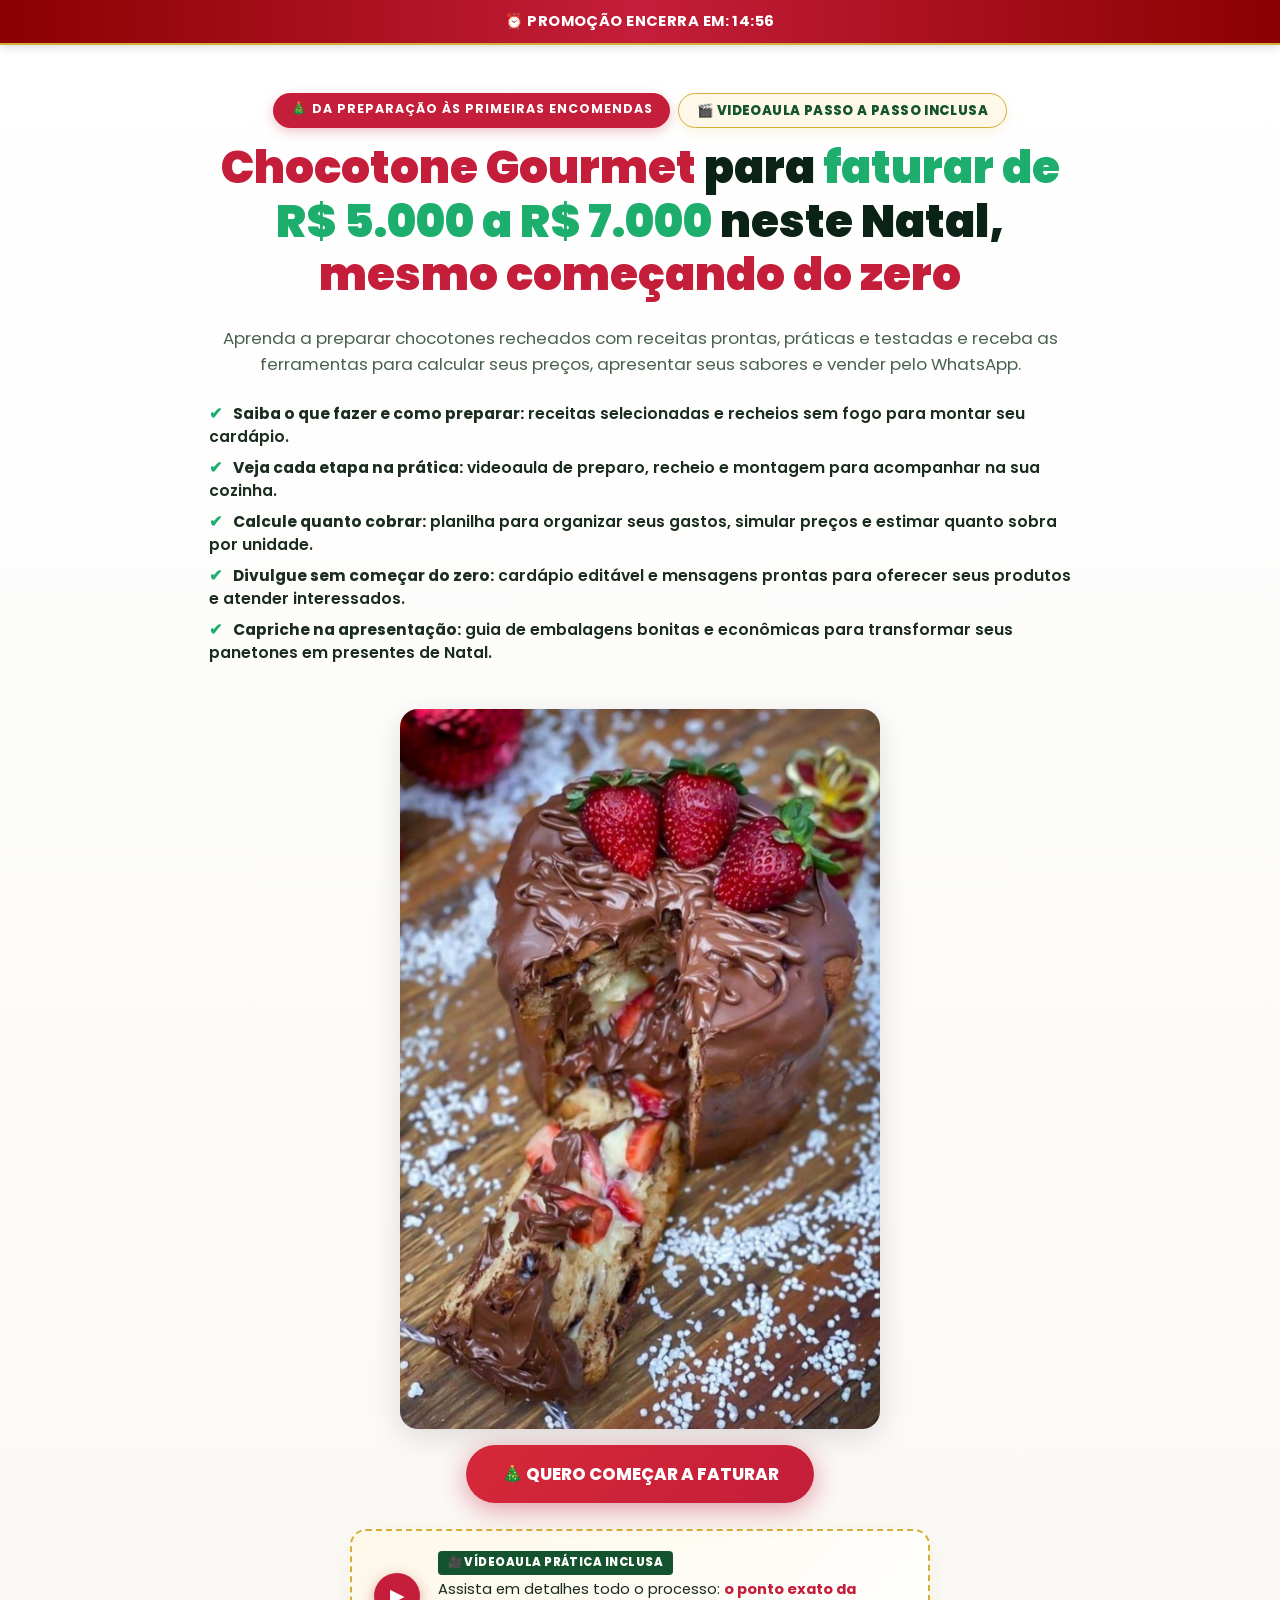
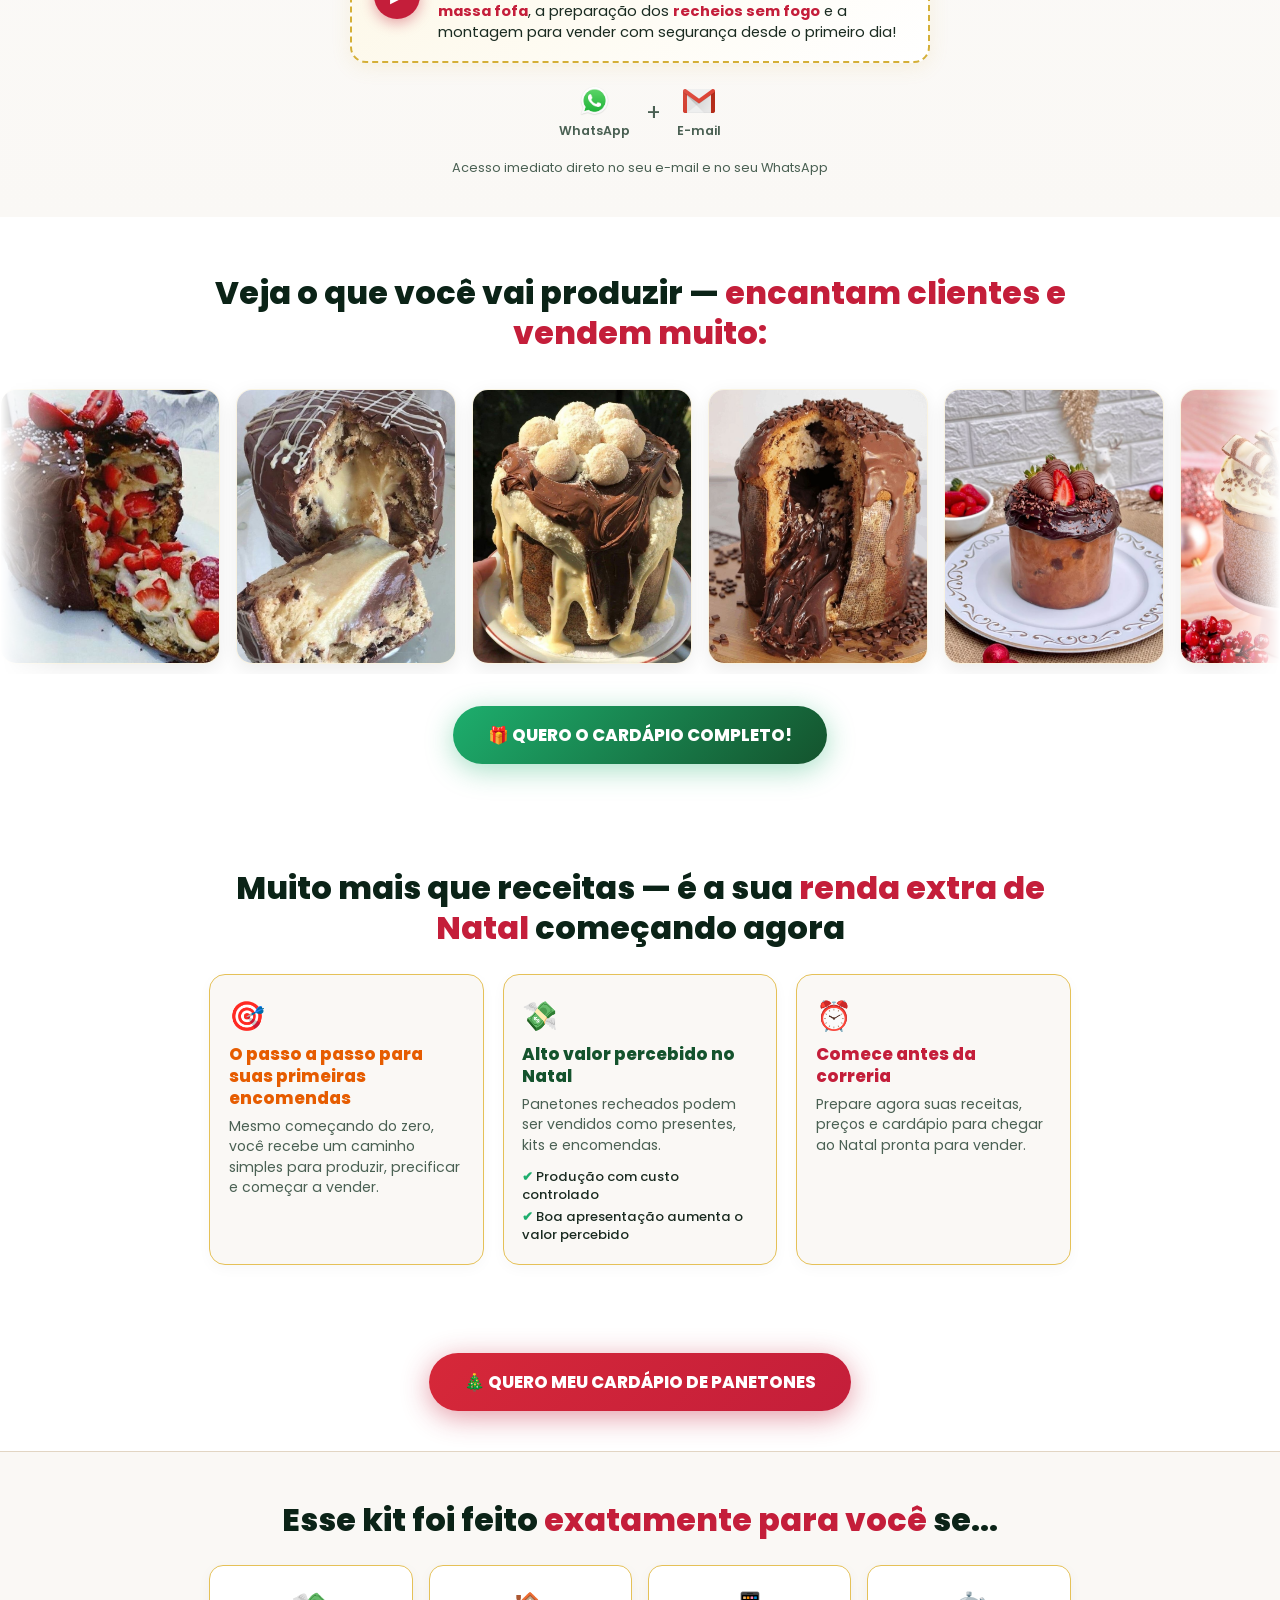
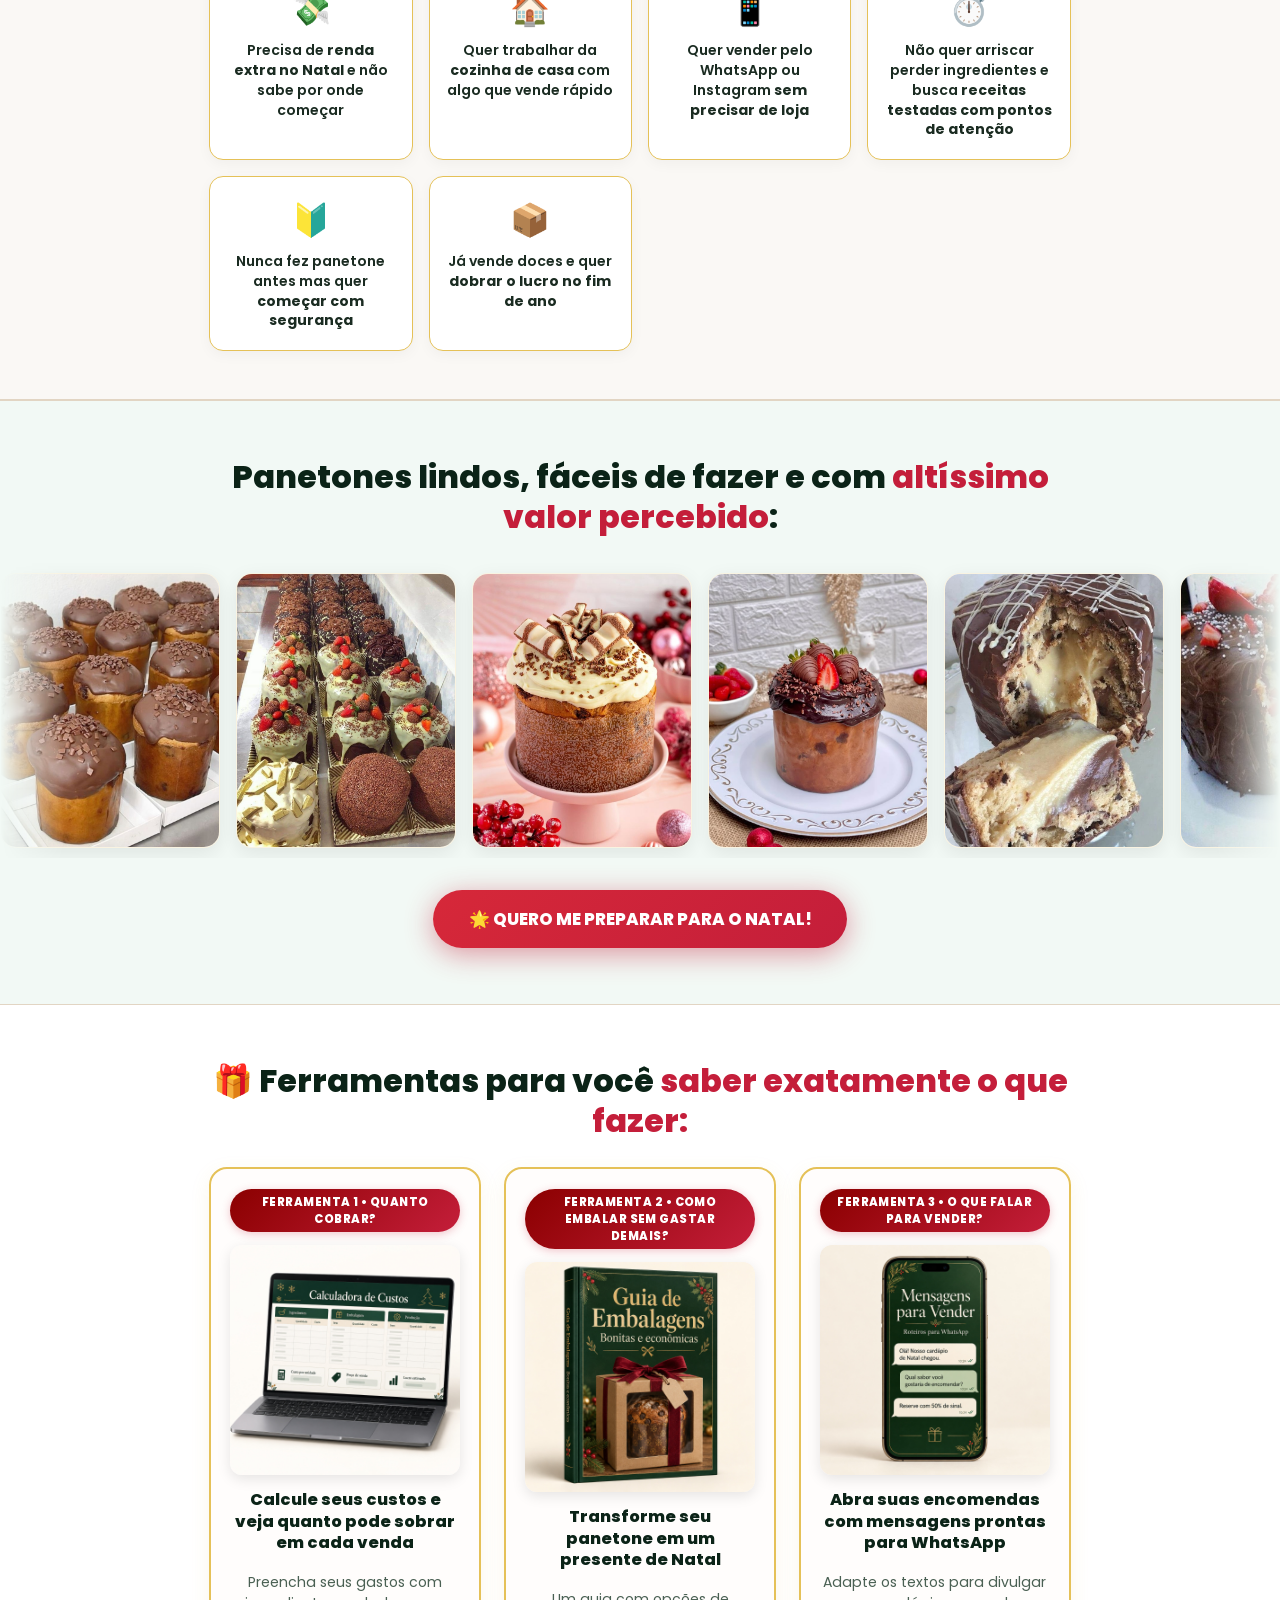
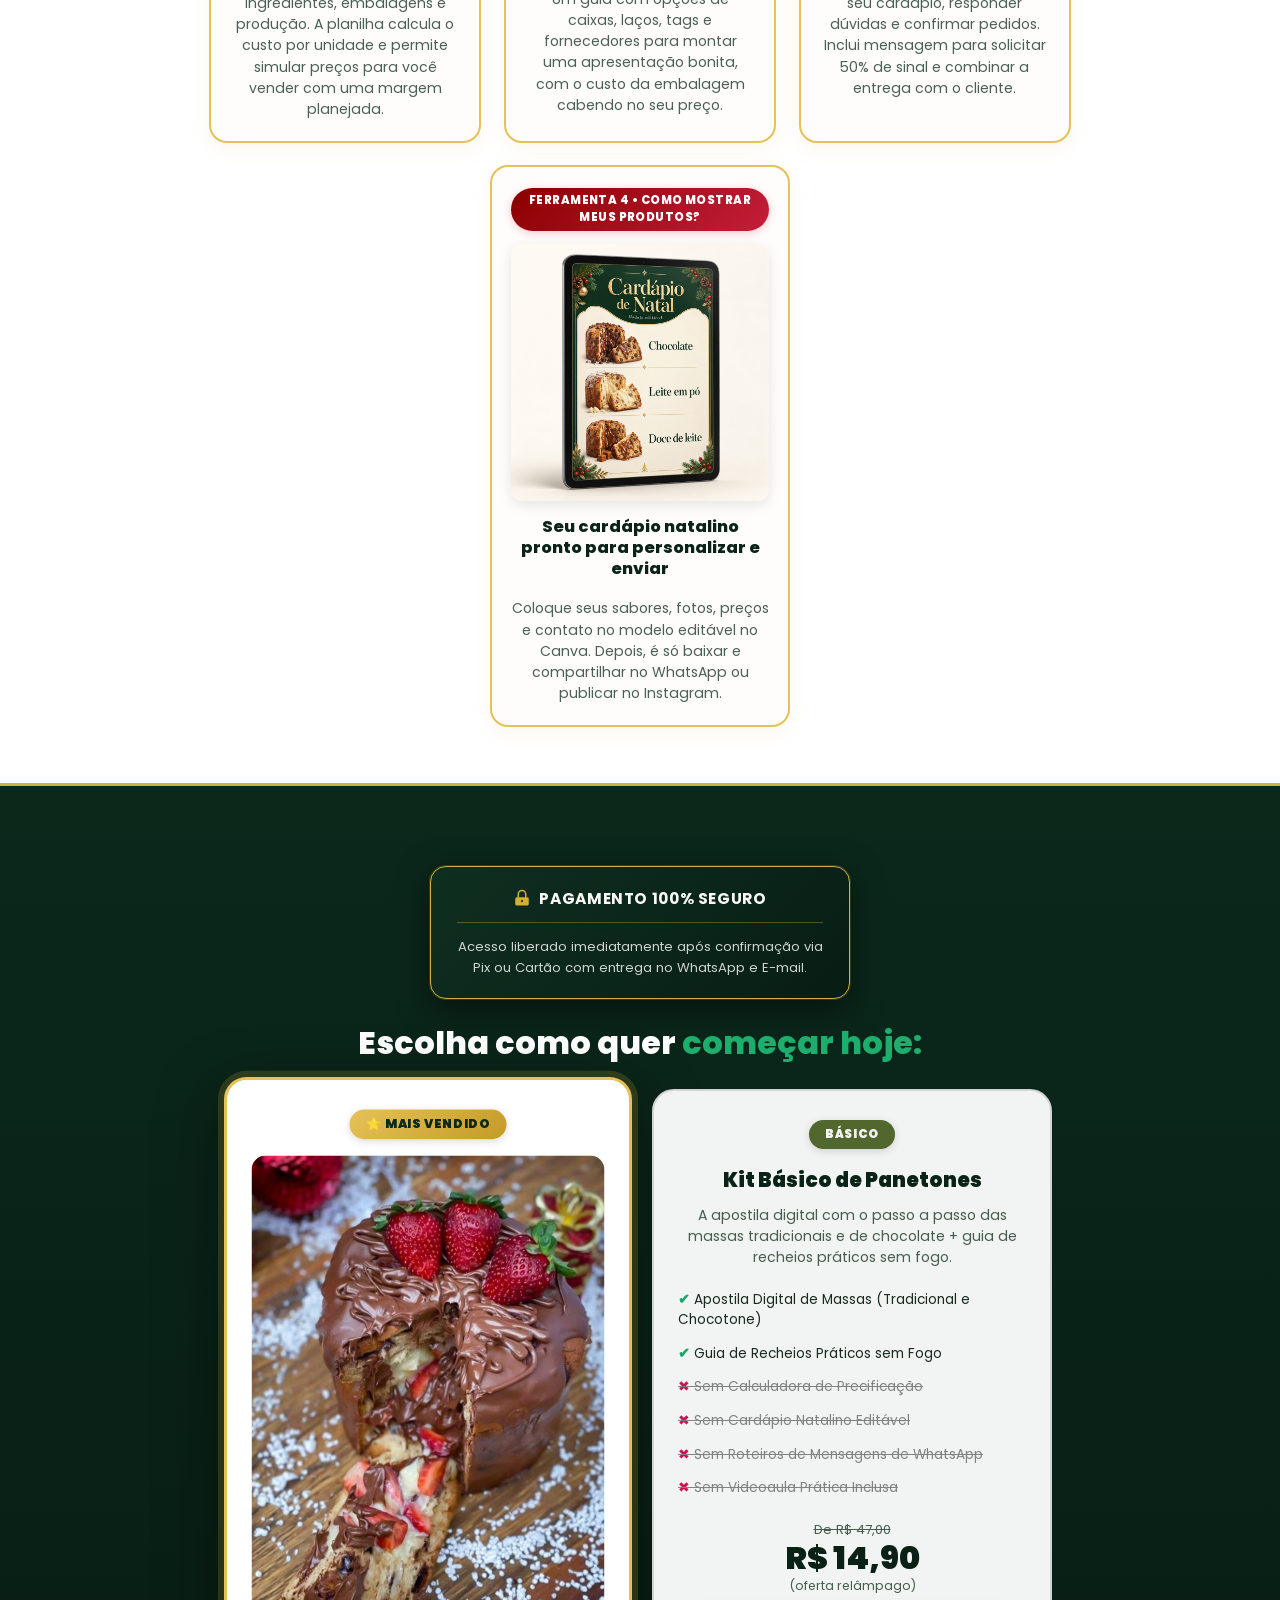
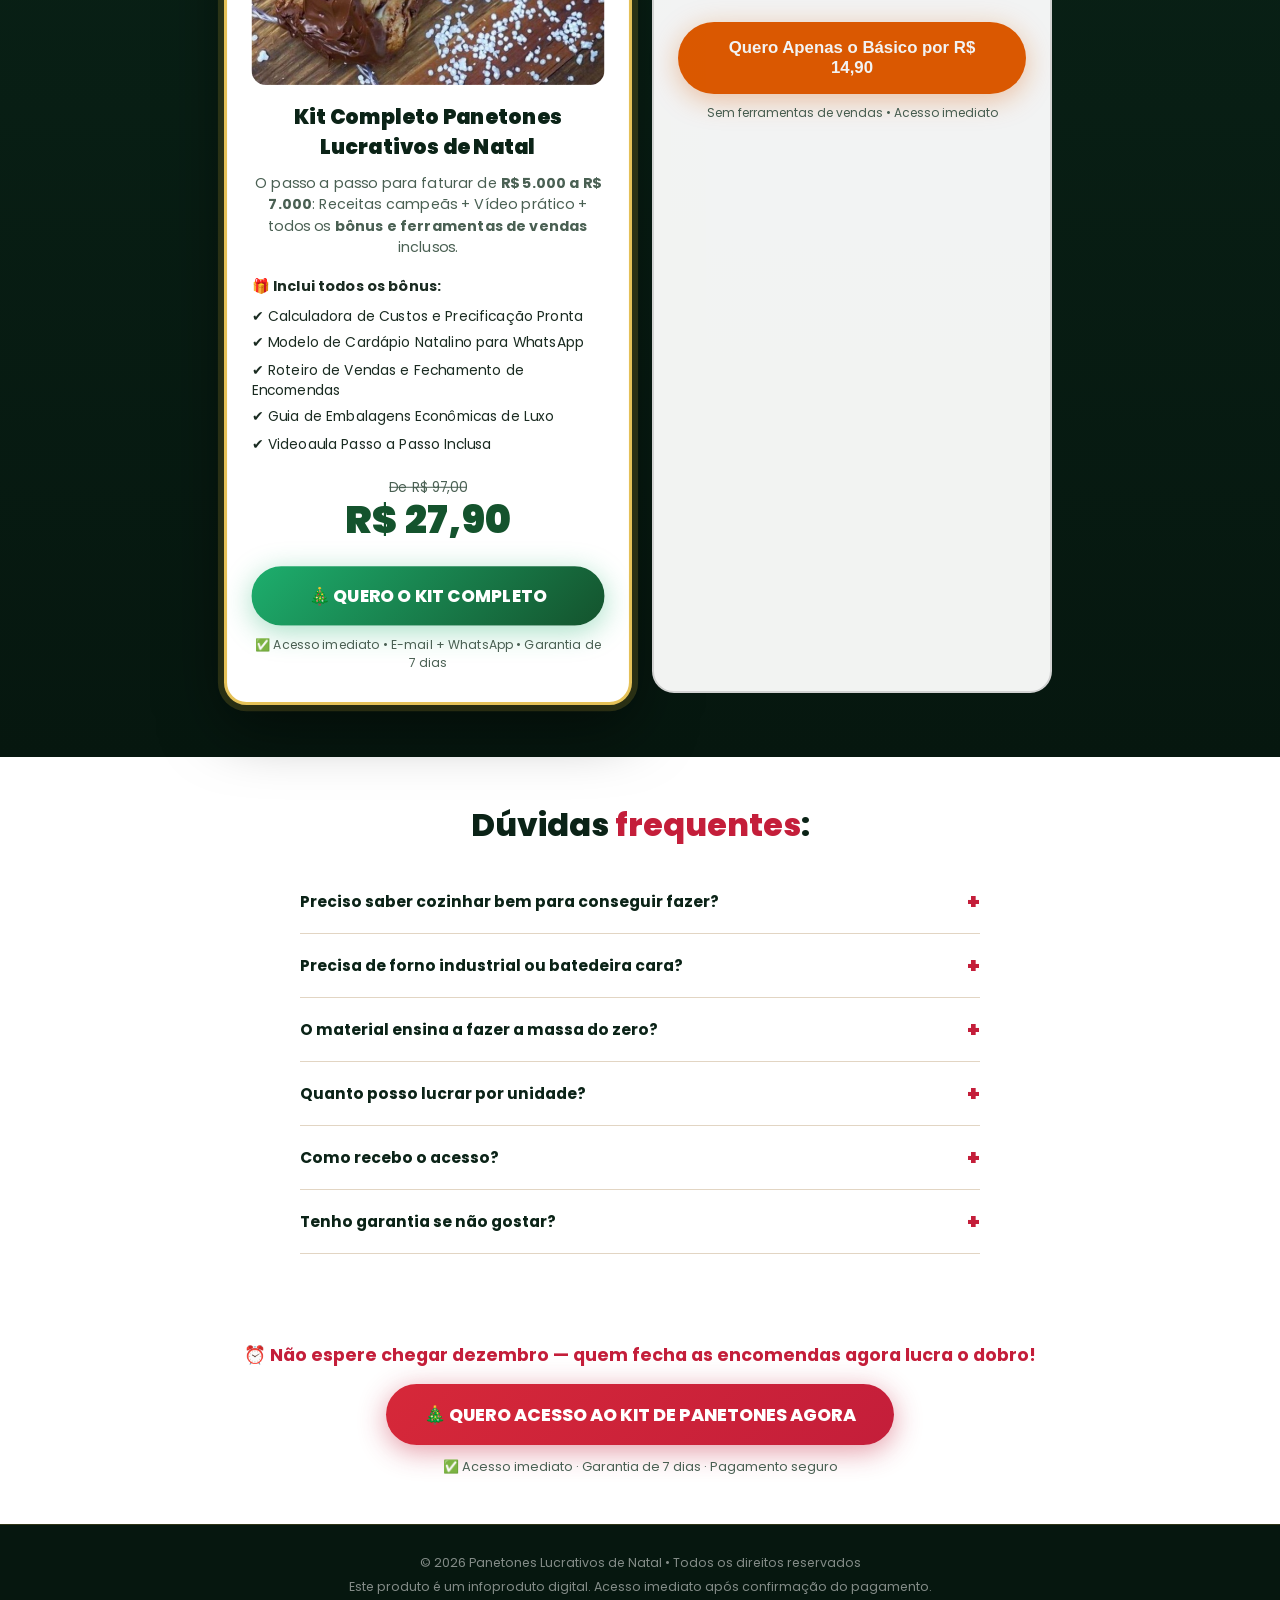
==== index.html @ efb92579 "Update hero copy with refined checklist bullets" ====
<!DOCTYPE html><html lang="pt-BR"><head>
  <meta charset="utf-8">
  <meta name="viewport" content="width=device-width, initial-scale=1.0">
  <title>Panetone &amp; Chocotone Gourmet | Fature de R$ 5.000 a R$ 7.000 neste Natal</title>

  <!-- DNS prefetch -->
  <link rel="dns-prefetch" href="//fonts.googleapis.com">
  <link rel="dns-prefetch" href="//fonts.gstatic.com">
  <link rel="dns-prefetch" href="//connect.facebook.net">
  <link rel="dns-prefetch" href="//cdn.utmify.com.br">

  <!-- Preconnect crítico para fonts -->
  <link rel="preconnect" href="https://fonts.googleapis.com">
  <link rel="preconnect" href="https://fonts.gstatic.com" crossorigin="">

  <link href="https://fonts.googleapis.com/css2?family=Poppins:wght@400;500;600;700;800;900&amp;display=swap&amp;font-display=swap" rel="stylesheet">

  <style>
    *,*::before,*::after{box-sizing:border-box;margin:0;padding:0}
    :root{
      --red:#C41E3A;--red-dark:#8B0000;--red-pale:#FFF5F6;
      --green:#1DAE6D;--green-pine:#14532D;--green-dark:#0B281B;--green-pale:#F2F9F5;
      --gold:#D4AF37;--gold-border:#E5C158;
      --dark:#0B2317;--text:#1A2B21;--muted:#4A6053;
      --white:#FFFFFF;--cream:#FAF8F5;
      --pink:#C41E3A;--pink-pale:#FAF7F2;
    }
    html{scroll-behavior:smooth}
    body{
      font-family:'Poppins',sans-serif;
      background:#fff;color:var(--text);overflow-x:hidden;
    }
    .container{max-width:900px;margin:0 auto;padding:0 1.2rem}
    img{max-width:100%;display:block;height:auto}
    a{text-decoration:none}
    #barra-promocao{
      background:linear-gradient(90deg, #8B0000 0%, #C41E3A 50%, #8B0000 100%);
      color:#fff;text-align:center;
      padding:.7rem 1rem;font-size:.92rem;font-weight:700;
      letter-spacing:.03em;position:sticky;top:0;z-index:999;
      border-bottom:2px solid var(--gold);
    }
    .hero{background:linear-gradient(180deg, #FFFFFF 0%, #FAF8F5 100%);padding:3rem 0 2.5rem}
    .hero-inner{text-align:center}
    .hero-title{
      font-size:clamp(1.7rem,5vw,2.8rem);font-weight:900;
      line-height:1.2;color:var(--dark);margin-bottom:1.4rem
    }
    .highlight-pink{color:var(--red)}
    .highlight-green{color:var(--green)}
    .highlight-gold{color:#C59B27}
    .mockup-wrap{margin:1.2rem auto;max-width:480px;width:100%}
    .mockup-wrap img{border-radius:18px;width:100%;height:auto;box-shadow:0 8px 30px rgba(0,0,0,0.12)}
    .cta-btn{
      display:inline-block;padding:1rem 2.2rem;border-radius:50px;
      font-size:1.05rem;font-weight:800;cursor:pointer;border:none;
      text-align:center
    }
    .cta-main{background:linear-gradient(135deg, #D62839 0%, #C41E3A 100%);color:#fff;box-shadow:0 6px 28px rgba(196,30,58,.45)}
    .urgency-badge{
      display:inline-block;background:var(--red);color:#fff;
      font-size:.78rem;font-weight:700;padding:.4rem 1.1rem;
      border-radius:50px;margin-bottom:1rem;text-transform:uppercase;
      box-shadow:0 4px 12px rgba(196,30,58,0.25)
    }
  </style>

  <!-- style.css -->
  <link rel="stylesheet" href="css/style.css?v=2">

</head>

<body>

  <!-- BARRA DE URGÊNCIA -->
  <div id="barra-promocao">
    <span id="contador">⏰ OFERTA ANTECIPADA DE NATAL ENCERRA EM: 15:00</span>
  </div>

  <!-- ===== HERO ===== -->
  <section class="hero">
    <div class="hero-inner container">

      <div style="display:flex;justify-content:center;gap:8px;flex-wrap:wrap;margin-bottom:0.8rem;">
        <div class="urgency-badge" style="margin-bottom:0;">🎄 Da preparação às primeiras encomendas</div>
        <div class="badge-video" style="margin-bottom:0;">🎬 Videoaula Passo a Passo Inclusa</div>
      </div>

      <h1 class="hero-title">
        <span class="highlight-pink">Chocotone Gourmet</span> para <span class="highlight-green">faturar de R$ 5.000 a R$ 7.000</span> neste Natal, <span class="highlight-pink">mesmo começando do zero</span>
      </h1>

      <p class="hero-sub">
        Aprenda a preparar chocotones recheados com receitas prontas, práticas e testadas e receba as ferramentas para calcular seus preços, apresentar seus sabores e vender pelo WhatsApp.
      </p>

      <ul class="checklist">
        <li><span class="check">✔</span> <strong>Saiba o que fazer e como preparar:</strong> receitas selecionadas e recheios sem fogo para montar seu cardápio.</li>
        <li><span class="check">✔</span> <strong>Veja cada etapa na prática:</strong> videoaula de preparo, recheio e montagem para acompanhar na sua cozinha.</li>
        <li><span class="check">✔</span> <strong>Calcule quanto cobrar:</strong> planilha para organizar seus gastos, simular preços e estimar quanto sobra por unidade.</li>
        <li><span class="check">✔</span> <strong>Divulgue sem começar do zero:</strong> cardápio editável e mensagens prontas para oferecer seus produtos e atender interessados.</li>
        <li><span class="check">✔</span> <strong>Capriche na apresentação:</strong> guia de embalagens bonitas e econômicas para transformar seus panetones em presentes de Natal.</li>
      </ul>

      <div class="mockup-wrap">
        <a href="#oferta">
          <div class="mockup-placeholder">
            <img src="images/panetone-morangos-corte.jpg" alt="Panetone e Chocotone Trufado Recheado" width="480" height="480" fetchpriority="high" loading="eager" decoding="sync">
          </div>
        </a>
      </div>

      <a href="#oferta" class="cta-btn cta-main">🎄 QUERO COMEÇAR A FATURAR</a>

      <!-- DESTAQUE DA VIDEOAULA EMBAIXO DO CTA -->
      <div class="hero-video-box" style="margin-top:1.6rem;margin-bottom:1.2rem;">
        <div class="video-play-icon">▶</div>
        <div class="hero-video-info">
          <span class="video-tag">🎥 VÍDEOAULA PRÁTICA INCLUSA</span>
          <p>Assista em detalhes todo o processo: <strong>o ponto exato da massa fofa</strong>, a preparação dos <strong>recheios sem fogo</strong> e a montagem para vender com segurança desde o primeiro dia!</p>
        </div>
      </div>

      <div class="entrega-icons">
        <div class="entrega-item">
          <img src="images/WhatsApp_icon.png" alt="WhatsApp" width="32" height="32" loading="lazy">
          <span>WhatsApp</span>
        </div>
        <span class="entrega-sep">+</span>
        <div class="entrega-item">
          <img src="images/Gmail_Icon.png" alt="E-mail" width="32" height="32" loading="lazy">
          <span>E-mail</span>
        </div>
        <p class="entrega-label">Acesso imediato direto no seu e-mail e no seu WhatsApp</p>
      </div>
    </div>
  </section>


  <!-- ===== CARROSSEL 1 ===== -->
  <section class="carousel-section sec-1">
    <div class="container">
      <h2 class="sec-title center">
        Veja o que você vai produzir — <span class="highlight-pink">encantam clientes e vendem muito:</span>
      </h2>
    </div>

    <div class="carousel-track-wrap">
      <div class="carousel-track" id="track1">
        <div class="carousel-card"><img src="images/chocotone-morangos-creme-branco.png" alt="Chocotone Sensação de Morango" width="210" height="210" loading="lazy"></div>
        <div class="carousel-card"><img src="images/chocotone-dois-amores-corte.jpg" alt="Chocotone Dois Amores" width="210" height="210" loading="lazy"></div>
        <div class="carousel-card"><img src="images/panetone-ninho-nutella-vulcao.jpg" alt="Panetone Vulcão Ninho e Nutella" width="210" height="210" loading="lazy"></div>
        <div class="carousel-card"><img src="images/chocotone-vulcao-brigadeiro.jpg" alt="Chocotone Vulcão de Brigadeiro" width="210" height="210" loading="lazy"></div>
        <div class="carousel-card"><img src="images/panetone-morangos-prato.jpg" alt="Panetone Trufado em Prato de Ceia" width="210" height="210" loading="lazy"></div>
        <div class="carousel-card"><img src="images/panetone-ninho-kinder.jpg" alt="Panetone Kinder Bueno" width="210" height="210" loading="lazy"></div>
        <div class="carousel-card"><img src="images/producao-bancada-lote.jpg" alt="Produção em Bancada" width="210" height="210" loading="lazy"></div>
        <div class="carousel-card"><img src="images/minipanetones-caixas-lembrancinha.jpg" alt="Minipanetones para Lembrancinhas" width="210" height="210" loading="lazy"></div>
        
        <!-- DUPLICAÇÃO PARA EFEITO LOOP INFINITO -->
        <div class="carousel-card"><img src="images/chocotone-morangos-creme-branco.png" alt="Chocotone Sensação de Morango" width="210" height="210" loading="lazy"></div>
        <div class="carousel-card"><img src="images/chocotone-dois-amores-corte.jpg" alt="Chocotone Dois Amores" width="210" height="210" loading="lazy"></div>
        <div class="carousel-card"><img src="images/panetone-ninho-nutella-vulcao.jpg" alt="Panetone Vulcão Ninho e Nutella" width="210" height="210" loading="lazy"></div>
        <div class="carousel-card"><img src="images/chocotone-vulcao-brigadeiro.jpg" alt="Chocotone Vulcão de Brigadeiro" width="210" height="210" loading="lazy"></div>
        <div class="carousel-card"><img src="images/panetone-morangos-prato.jpg" alt="Panetone Trufado em Prato de Ceia" width="210" height="210" loading="lazy"></div>
        <div class="carousel-card"><img src="images/panetone-ninho-kinder.jpg" alt="Panetone Kinder Bueno" width="210" height="210" loading="lazy"></div>
        <div class="carousel-card"><img src="images/producao-bancada-lote.jpg" alt="Produção em Bancada" width="210" height="210" loading="lazy"></div>
        <div class="carousel-card"><img src="images/minipanetones-caixas-lembrancinha.jpg" alt="Minipanetones para Lembrancinhas" width="210" height="210" loading="lazy"></div>
      </div>
    </div>

    <div class="container" style="text-align:center;margin-top:2rem;">
      <a href="#oferta" class="cta-btn cta-green">🎁 QUERO O CARDÁPIO COMPLETO!</a>
    </div>
  </section>



  <!-- ===== BENEFÍCIOS ===== -->
  <section class="benefits-section">
    <div class="container">
      <h2 class="sec-title center">
        Muito mais que receitas — é a sua <span class="highlight-pink">renda extra de Natal</span> começando agora
      </h2>
      <div class="benefits-grid">
        
        <!-- CARD 1 -->
        <div class="benefit-box">
          <div class="benefit-icon">🎯</div>
          <h3 class="benefit-title orange">O passo a passo para suas primeiras encomendas</h3>
          <p>Mesmo começando do zero, você recebe um caminho simples para produzir, precificar e começar a vender.</p>
        </div>

        <!-- CARD 2 -->
        <div class="benefit-box">
          <div class="benefit-icon">💸</div>
          <h3 class="benefit-title green">Alto valor percebido no Natal</h3>
          <p>Panetones recheados podem ser vendidos como presentes, kits e encomendas.</p>
          <ul class="mini-check">
            <li>Produção com custo controlado</li>
            <li>Boa apresentação aumenta o valor percebido</li>
          </ul>
        </div>

        <!-- CARD 3 -->
        <div class="benefit-box">
          <div class="benefit-icon">⏰</div>
          <h3 class="benefit-title pink">Comece antes da correria</h3>
          <p>Prepare agora suas receitas, preços e cardápio para chegar ao Natal pronta para vender.</p>
        </div>

      </div>
    </div>
  </section>

  <!-- CTA 1 -->
  <div class="cta-block container" style="text-align:center;">
    <a href="#oferta" class="cta-btn cta-pink">🎄 QUERO MEU CARDÁPIO DE PANETONES</a>
  </div>

  <!-- ===== PARA QUEM É ===== -->
  <section class="forwho-section">
    <div class="container">
      <h2 class="sec-title center">
        Esse kit foi feito <span class="highlight-pink">exatamente para você</span> se...
      </h2>
      <div class="forwho-grid">
        <div class="forwho-card">
          <div class="fw-icon">💸</div>
          <p>Precisa de <strong>renda extra no Natal</strong> e não sabe por onde começar</p>
        </div>
        <div class="forwho-card">
          <div class="fw-icon">🏠</div>
          <p>Quer trabalhar da <strong>cozinha de casa</strong> com algo que vende rápido</p>
        </div>
        <div class="forwho-card">
          <div class="fw-icon">📱</div>
          <p>Quer vender pelo WhatsApp ou Instagram <strong>sem precisar de loja</strong></p>
        </div>
        <div class="forwho-card">
          <div class="fw-icon">⏱️</div>
          <p>Não quer arriscar perder ingredientes e busca <strong>receitas testadas com pontos de atenção</strong></p>
        </div>
        <div class="forwho-card">
          <div class="fw-icon">🔰</div>
          <p>Nunca fez panetone antes mas quer <strong>começar com segurança</strong></p>
        </div>
        <div class="forwho-card">
          <div class="fw-icon">📦</div>
          <p>Já vende doces e quer <strong>dobrar o lucro no fim de ano</strong></p>
        </div>
      </div>
    </div>
  </section>

  <!-- ===== CARROSSEL 2 ===== -->
  <section class="carousel-section sec-2">
    <div class="container">
      <h2 class="sec-title center">
        Panetones lindos, fáceis de fazer e com <span class="highlight-pink">altíssimo valor percebido</span>:
      </h2>
    </div>

    <div class="carousel-track-wrap">
      <div class="carousel-track reverse-track" id="track2">
        <div class="carousel-card"><img src="images/minipanetones-caixas-lembrancinha.jpg" alt="Minipanetones para Lembrancinhas" width="210" height="210" loading="lazy"></div>
        <div class="carousel-card"><img src="images/producao-bancada-lote.jpg" alt="Produção em Bancada" width="210" height="210" loading="lazy"></div>
        <div class="carousel-card"><img src="images/panetone-ninho-kinder.jpg" alt="Panetone Kinder Bueno" width="210" height="210" loading="lazy"></div>
        <div class="carousel-card"><img src="images/panetone-morangos-prato.jpg" alt="Panetone no Prato" width="210" height="210" loading="lazy"></div>
        <div class="carousel-card"><img src="images/chocotone-dois-amores-corte.jpg" alt="Chocotone Dois Amores" width="210" height="210" loading="lazy"></div>
        <div class="carousel-card"><img src="images/chocotone-morangos-creme-branco.png" alt="Chocotone Sensação Morango" width="210" height="210" loading="lazy"></div>
        <div class="carousel-card"><img src="images/panetone-ninho-nutella-vulcao.jpg" alt="Vulcão Ninho e Nutella" width="210" height="210" loading="lazy"></div>
        <div class="carousel-card"><img src="images/chocotone-vulcao-brigadeiro.jpg" alt="Chocotone Vulcão Brigadeiro" width="210" height="210" loading="lazy"></div>

        <!-- DUPLICAÇÃO PARA EFEITO LOOP -->
        <div class="carousel-card"><img src="images/minipanetones-caixas-lembrancinha.jpg" alt="Minipanetones para Lembrancinhas" width="210" height="210" loading="lazy"></div>
        <div class="carousel-card"><img src="images/producao-bancada-lote.jpg" alt="Produção em Bancada" width="210" height="210" loading="lazy"></div>
        <div class="carousel-card"><img src="images/panetone-ninho-kinder.jpg" alt="Panetone Kinder Bueno" width="210" height="210" loading="lazy"></div>
        <div class="carousel-card"><img src="images/panetone-morangos-prato.jpg" alt="Panetone no Prato" width="210" height="210" loading="lazy"></div>
        <div class="carousel-card"><img src="images/chocotone-dois-amores-corte.jpg" alt="Chocotone Dois Amores" width="210" height="210" loading="lazy"></div>
        <div class="carousel-card"><img src="images/chocotone-morangos-creme-branco.png" alt="Chocotone Sensação Morango" width="210" height="210" loading="lazy"></div>
        <div class="carousel-card"><img src="images/panetone-ninho-nutella-vulcao.jpg" alt="Vulcão Ninho e Nutella" width="210" height="210" loading="lazy"></div>
        <div class="carousel-card"><img src="images/chocotone-vulcao-brigadeiro.jpg" alt="Chocotone Vulcão Brigadeiro" width="210" height="210" loading="lazy"></div>
      </div>
    </div>

    <div class="container" style="text-align:center;margin-top:2rem;">
      <a href="#oferta" class="cta-btn cta-pink">🌟 QUERO ME PREPARAR PARA O NATAL!</a>
    </div>
  </section>

  <!-- ===== BÔNUS ===== -->
  <section class="bonus-section">
    <div class="container">
      <h2 class="sec-title center">🎁 Ferramentas para você <span class="highlight-pink">saber exatamente o que fazer:</span></h2>
      <div class="bonus-grid">
        
        <!-- FERRAMENTA 1 -->
        <div class="bonus-box">
          <div class="bonus-label">FERRAMENTA 1 • QUANTO COBRAR?</div>
          <div class="bonus-img-slot">
            <img src="images/mockup-calculadora-custos.jpg" alt="Calculadora de Custos e Precificação" width="300" height="300" loading="lazy">
          </div>
          <h3>Calcule seus custos e veja quanto pode sobrar em cada venda</h3>
          <p style="font-size:0.88rem;color:var(--muted);margin-top:0.6rem;line-height:1.5;">Preencha seus gastos com ingredientes, embalagens e produção. A planilha calcula o custo por unidade e permite simular preços para você vender com uma margem planejada.</p>
        </div>

        <!-- FERRAMENTA 2 -->
        <div class="bonus-box">
          <div class="bonus-label">FERRAMENTA 2 • COMO EMBALAR SEM GASTAR DEMAIS?</div>
          <div class="bonus-img-slot">
            <img src="images/mockup-guia-embalagens.jpg" alt="Guia de Embalagens Bonitas e Econômicas" width="300" height="300" loading="lazy">
          </div>
          <h3>Transforme seu panetone em um presente de Natal</h3>
          <p style="font-size:0.88rem;color:var(--muted);margin-top:0.6rem;line-height:1.5;">Um guia com opções de caixas, laços, tags e fornecedores para montar uma apresentação bonita, com o custo da embalagem cabendo no seu preço.</p>
        </div>

        <!-- FERRAMENTA 3 -->
        <div class="bonus-box">
          <div class="bonus-label">FERRAMENTA 3 • O QUE FALAR PARA VENDER?</div>
          <div class="bonus-img-slot">
            <img src="images/mockup-mensagens-whatsapp.jpg" alt="Roteiros e Mensagens para WhatsApp" width="300" height="300" loading="lazy">
          </div>
          <h3>Abra suas encomendas com mensagens prontas para WhatsApp</h3>
          <p style="font-size:0.88rem;color:var(--muted);margin-top:0.6rem;line-height:1.5;">Adapte os textos para divulgar seu cardápio, responder dúvidas e confirmar pedidos. Inclui mensagem para solicitar 50% de sinal e combinar a entrega com o cliente.</p>
        </div>

        <!-- FERRAMENTA 4 -->
        <div class="bonus-box">
          <div class="bonus-label">FERRAMENTA 4 • COMO MOSTRAR MEUS PRODUTOS?</div>
          <div class="bonus-img-slot">
            <img src="images/mockup-cardapio-natal.jpg" alt="Cardápio de Natal Modelo Editável" width="300" height="300" loading="lazy">
          </div>
          <h3>Seu cardápio natalino pronto para personalizar e enviar</h3>
          <p style="font-size:0.88rem;color:var(--muted);margin-top:0.6rem;line-height:1.5;">Coloque seus sabores, fotos, preços e contato no modelo editável no Canva. Depois, é só baixar e compartilhar no WhatsApp ou publicar no Instagram.</p>
        </div>

      </div>
    </div>
  </section>

  <!-- ===== OFERTA ===== -->
  <section class="offer-section" id="oferta">

    <div style="display:flex;justify-content:center;padding:1.5rem 1rem;">
      <div style="background:linear-gradient(135deg,#0E2F20 0%,#081D14 100%);border:1.5px solid #D4AF37;border-radius:16px;padding:1.25rem 1.6rem;max-width:420px;width:100%;text-align:center;box-shadow:0 0 0 1px rgba(212,175,55,0.2),0 8px 32px rgba(0,0,0,0.5);">
        <div style="display:flex;align-items:center;justify-content:center;gap:8px;margin-bottom:0.75rem;">
          <svg width="18" height="18" viewBox="0 0 24 24" fill="none" xmlns="http://www.w3.org/2000/svg">
            <rect x="3" y="11" width="18" height="11" rx="2" fill="#D4AF37"></rect>
            <path d="M7 11V7a5 5 0 0 1 10 0v4" stroke="#D4AF37" stroke-width="2" stroke-linecap="round"></path>
            <circle cx="12" cy="16" r="1.5" fill="#0E2F20"></circle>
          </svg>
          <span style="color:#FAF8F5;font-weight:700;font-size:0.97rem;letter-spacing:0.04em;font-family:'Poppins',sans-serif;">PAGAMENTO 100% SEGURO</span>
        </div>
        <div style="height:1px;background:rgba(212,175,55,0.35);margin:0 0 0.85rem;"></div>
        <p style="color:rgba(255,255,255,0.8);font-size:0.82rem;line-height:1.6;font-family:'Poppins',sans-serif;margin:0;">
          Acesso liberado imediatamente após confirmação via Pix ou Cartão com entrega no WhatsApp e E-mail.
        </p>
      </div>
    </div>

    <div class="container">
      <h2 class="sec-title center">Escolha como quer <span class="highlight-green">começar hoje:</span></h2>
      <div class="offers-row">

        <!-- COMPLETO -->
        <div class="offer-card featured">
          <div class="offer-tag">⭐ MAIS VENDIDO</div>
          <img src="images/panetone-morangos-corte.jpg" alt="Kit Completo Panetones Lucrativos" class="offer-image" width="400" height="400" loading="lazy" style="border-radius:14px;margin-bottom:1rem;">
          <h3 class="offer-name">Kit Completo Panetones Lucrativos de Natal</h3>
          <p class="offer-desc">O passo a passo para faturar de <strong>R$ 5.000 a R$ 7.000</strong>: Receitas campeãs + Vídeo prático + todos os <strong>bônus e ferramentas de vendas</strong> inclusos.</p>
          <div class="offer-bonus-list">
            <p>🎁 <strong>Inclui todos os bônus:</strong></p>
            <ul>
              <li>✔ Calculadora de Custos e Precificação Pronta</li>
              <li>✔ Modelo de Cardápio Natalino para WhatsApp</li>
              <li>✔ Roteiro de Vendas e Fechamento de Encomendas</li>
              <li>✔ Guia de Embalagens Econômicas de Luxo</li>
              <li>✔ Videoaula Passo a Passo Inclusa</li>
            </ul>
          </div>
          <div class="offer-price-block">
            <span class="price-from">De R$ 97,00</span>
            <span class="price-main">R$ 27,90</span>
          </div>
          <a href="https://pay.lowify.com.br/checkout.php?product_id=odX67v" class="cta-btn cta-green offer-cta">🎄 QUERO O KIT COMPLETO</a>
          <p class="offer-note">✅ Acesso imediato • E-mail + WhatsApp • Garantia de 7 dias</p>
        </div>

        <!-- BÁSICO -->
        <div class="offer-card basic">
          <div class="offer-tag basic-tag">BÁSICO</div>
          <h3 class="offer-name">Kit Básico de Panetones</h3>
          <p class="offer-desc">A apostila digital com o passo a passo das massas tradicionais e de chocolate + guia de recheios práticos sem fogo.</p>
          
          <div class="offer-bonus-list" style="text-align:left;margin:1.2rem 0;font-size:0.86rem;">
            <ul style="list-style:none;display:flex;flex-direction:column;gap:0.45rem;padding:0;">
              <li><span style="color:var(--green);font-weight:bold;">✔</span> Apostila Digital de Massas (Tradicional e Chocotone)</li>
              <li><span style="color:var(--green);font-weight:bold;">✔</span> Guia de Recheios Práticos sem Fogo</li>
              <li style="color:#888;text-decoration:line-through;"><span style="color:#d81159;">✖</span> Sem Calculadora de Precificação</li>
              <li style="color:#888;text-decoration:line-through;"><span style="color:#d81159;">✖</span> Sem Cardápio Natalino Editável</li>
              <li style="color:#888;text-decoration:line-through;"><span style="color:#d81159;">✖</span> Sem Roteiros de Mensagens de WhatsApp</li>
              <li style="color:#888;text-decoration:line-through;"><span style="color:#d81159;">✖</span> Sem Videoaula Prática Inclusa</li>
            </ul>
          </div>

          <div class="offer-price-block">
            <span class="price-from">De R$ 47,00</span>
            <span class="price-main small-price">R$ 14,90</span>
            <span class="price-note">(oferta relâmpago)</span>
          </div>
          <button class="cta-btn cta-orange offer-cta" id="btn-basic">Quero Apenas o Básico por R$ 14,90</button>
          <p class="offer-note">Sem ferramentas de vendas • Acesso imediato</p>
        </div>

      </div>
    </div>
  </section>

  <!-- ===== FAQ ===== -->
  <section class="faq-section">
    <div class="container">
      <h2 class="sec-title center">Dúvidas <span class="highlight-pink">frequentes</span>:</h2>
      <div class="faq-list">
        <div class="faq-item">
          <div class="faq-q">Preciso saber cozinhar bem para conseguir fazer?</div>
          <div class="faq-a">Não! As receitas são passo a passo, pensadas para quem está começando do zero. Explicamos com clareza os pontos de atenção da massa, do descanso e do recheio para você acertar de primeira sem desperdiçar ingredientes.</div>
        </div>
        <div class="faq-item">
          <div class="faq-q">Precisa de forno industrial ou batedeira cara?</div>
          <div class="faq-a">Não! Todas as receitas usam forno doméstico comum e tigelas que você já tem na sua cozinha. Nada de investimento pesado para começar.</div>
        </div>
        <div class="faq-item">
          <div class="faq-q">O material ensina a fazer a massa do zero?</div>
          <div class="faq-a">Sim! Ensina a fazer a massa artesanal fofa e macia do zero (tradicional e chocotone) e também explica como rechear panetones prontos caso queira agilizar no início.</div>
        </div>
        <div class="faq-item">
          <div class="faq-q">Quanto posso lucrar por unidade?</div>
          <div class="faq-a">A maioria das alunas lucra entre R$ 25 e R$ 60 por panetone, dependendo do peso e do recheio. Nosso bônus de calculadora te ajuda a definir o preço ideal na sua região.</div>
        </div>
        <div class="faq-item">
          <div class="faq-q">Como recebo o acesso?</div>
          <div class="faq-a">Você recebe os links de acesso direto no e-mail cadastrado e também pelo WhatsApp — de forma imediata assim que o pagamento é confirmado.</div>
        </div>
        <div class="faq-item">
          <div class="faq-q">Tenho garantia se não gostar?</div>
          <div class="faq-a">Sim! Você tem 7 dias de garantia incondicional. Se não ficar satisfeita por qualquer motivo, é só solicitar e devolvemos 100% do seu dinheiro sem perguntas.</div>
        </div>
      </div>
    </div>
  </section>

  <!-- CTA FINAL -->
  <div class="cta-block container" style="text-align:center;padding-bottom:3rem;">
    <p style="font-size:1.1rem;font-weight:700;margin-bottom:1rem;color:var(--pink);">
      ⏰ Não espere chegar dezembro — quem fecha as encomendas agora lucra o dobro!
    </p>
    <a href="#oferta" class="cta-btn cta-pink" style="font-size:1.1rem;padding:1.1rem 2.4rem;">
      🎄 QUERO ACESSO AO KIT DE PANETONES AGORA
    </a>
    <p style="font-size:.8rem;color:var(--muted);margin-top:.8rem;">✅ Acesso imediato · Garantia de 7 dias · Pagamento seguro</p>
  </div>

  <!-- ===== POPUP DE SAÍDA ===== -->
  <div class="popup-overlay" id="popup">
    <div class="popup-box">
      <button class="popup-close" id="popup-close">✕</button>
      <div class="popup-tag">⚡ OFERTA ESPECIAL ÚNICA</div>
      <h2 class="popup-title">Espera! Leve o Kit Completo<br><span class="highlight-pink">por apenas R$ 19,90</span></h2>
      <p class="popup-desc">Antes de ficar apenas com o básico, aproveite para levar o <strong>Kit Completo + Todos os 4 Bônus de Venda</strong> por um valor promocional exclusivo!</p>
      <p class="popup-acesso">✅ Acesso imediato · Todos os bônus inclusos · Garantia de 7 dias</p>
      <a href="https://pay.lowify.com.br/go.php?offer=ae749aea" class="cta-btn cta-pink popup-cta">QUERO O KIT COMPLETO POR R$ 19,90</a>
      <a href="https://pay.lowify.com.br/checkout?product_id=xWMjG4" class="cta-btn cta-orange popup-cta-secondary">Não, quero apenas o Kit Básico por R$ 14,90</a>
    </div>
  </div>

  <!-- ===== FOOTER ===== -->
  <footer class="footer">
    <p>© 2026 Panetones Lucrativos de Natal • Todos os direitos reservados</p>
    <p style="margin-top:.4rem;">Este produto é um infoproduto digital. Acesso imediato após confirmação do pagamento.</p>
  </footer>

  <script src="js/script.js" defer=""></script>

</body></html>
---- css/style.css ----
/* ===== RESET & BASE ===== */
*, *::before, *::after { box-sizing: border-box; margin: 0; padding: 0; }

:root {
  --red:         #C41E3A; /* Vermelho Natalino vibrante */
  --red-dark:    #8B0000; /* Bordô / Vinho nobre */
  --red-pale:    #FFF5F6; /* Fundo suave avermelhado */
  --green:       #1DAE6D; /* Verde esmeralda de conversão */
  --green-pine:  #14532D; /* Verde pinheiro natalino */
  --green-dark:  #0B281B; /* Verde floresta escuro para fundos */
  --green-pale:  #F2F9F5; /* Fundo suave natalino */
  --gold:        #D4AF37; /* Dourado nobre */
  --gold-light:  #FDF8E8; /* Champanhe suave */
  --gold-border: #E5C158; /* Borda dourada */
  --orange:      #E65C00;
  --dark:        #0B2317; /* Fundo escuro verde pinheiro profundo */
  --text:        #1A2B21; /* Texto escuro confortável */
  --muted:       #4A6053; /* Texto de apoio */
  --white:       #FFFFFF;
  --cream:       #FAF8F5; /* Fundo marfim natalino */
  --rose:        #E2D5C3; /* Borda dourada/bege suave */
  --pink:        #C41E3A; /* Fallback para vermelho natalino */
  --pink-pale:   #FAF7F2; /* Fallback para marfim natalino */
}

html { scroll-behavior: smooth; }

body {
  font-family: 'Poppins', sans-serif;
  background: #fff;
  color: var(--text);
  overflow-x: hidden;
}

.container { max-width: 900px; margin: 0 auto; padding: 0 1.2rem; }

img {
  max-width: 100%;
  display: block;
  height: auto;
}

a { text-decoration: none; }

/* ===== BARRA PROMOÇÃO NATALINA ===== */
#barra-promocao {
  background: linear-gradient(90deg, #8B0000 0%, #C41E3A 50%, #8B0000 100%);
  color: #fff;
  text-align: center;
  padding: .7rem 1rem;
  font-size: .92rem;
  font-weight: 700;
  letter-spacing: .03em;
  position: sticky;
  top: 0;
  z-index: 999;
  contain: layout;
  border-bottom: 2px solid var(--gold);
  box-shadow: 0 2px 10px rgba(0,0,0,0.15);
}

/* ===== HIGHLIGHTS ===== */
.highlight-pink   { color: #C41E3A; } /* Vermelho Natalino */
.highlight-red    { color: #C41E3A; }
.highlight-green  { color: var(--green); }
.highlight-gold   { color: #C59B27; }
.highlight-orange { color: var(--orange); }

/* ===== CTA BUTTONS ===== */
.cta-btn {
  display: inline-block;
  padding: 1rem 2.2rem;
  border-radius: 50px;
  font-size: 1.05rem;
  font-weight: 800;
  cursor: pointer;
  border: none;
  text-align: center;
  transition: transform .15s, box-shadow .15s, filter .15s;
}
.cta-btn:hover { transform: translateY(-2px) scale(1.03); filter: brightness(1.06); }

.cta-main  { background: linear-gradient(135deg, #D62839 0%, #C41E3A 100%); color: #fff; box-shadow: 0 6px 28px rgba(196, 30, 58, .45); }
.cta-green { background: linear-gradient(135deg, #1DAE6D 0%, #14532D 100%); color: #fff; box-shadow: 0 6px 28px rgba(29,174,109,.4); }
.cta-pink  { background: linear-gradient(135deg, #D62839 0%, #C41E3A 100%); color: #fff; box-shadow: 0 6px 28px rgba(196, 30, 58, .45); }
.cta-white { background: #fff; color: #C41E3A; box-shadow: 0 4px 18px rgba(0,0,0,.18); }
.cta-outline {
  background: transparent;
  color: var(--text);
  border: 2px solid #ccc;
  box-shadow: none;
  font-size: .9rem;
}
.cta-orange { background: #E65C00; color: #fff; box-shadow: 0 6px 28px rgba(230,92,0,.35); }

/* ===== HERO ===== */
.hero {
  background: linear-gradient(180deg, #FFFFFF 0%, #FAF8F5 100%);
  position: relative;
  overflow: hidden;
  padding: 3rem 0 2.5rem;
}

.hero-inner { text-align: center; position: relative; }

.urgency-badge {
  display: inline-block;
  background: #C41E3A;
  color: #fff;
  font-size: .78rem;
  font-weight: 700;
  letter-spacing: .08em;
  padding: .4rem 1.1rem;
  border-radius: 50px;
  margin-bottom: 1rem;
  text-transform: uppercase;
  box-shadow: 0 4px 12px rgba(196, 30, 58, 0.25);
}

.badge-video {
  display: inline-flex;
  align-items: center;
  gap: .4rem;
  background: #FDF8E8;
  border: 1.5px solid var(--gold);
  color: #14532D;
  font-size: .82rem;
  font-weight: 800;
  padding: .4rem 1.1rem;
  border-radius: 50px;
  margin-bottom: 1rem;
  text-transform: uppercase;
  letter-spacing: .03em;
  box-shadow: 0 4px 12px rgba(212, 175, 55, 0.15);
}

.hero-video-box {
  background: linear-gradient(135deg, #FDF8E8 0%, #FFFFFF 100%);
  border: 2px dashed var(--gold);
  border-radius: 16px;
  padding: 1.1rem 1.4rem;
  max-width: 580px;
  margin: 0 auto 1.6rem;
  display: flex;
  align-items: center;
  gap: 1.1rem;
  text-align: left;
  box-shadow: 0 4px 20px rgba(212, 175, 55, 0.12);
}
.video-play-icon {
  width: 46px;
  height: 46px;
  background: #C41E3A;
  color: #fff;
  border-radius: 50%;
  display: flex;
  align-items: center;
  justify-content: center;
  font-size: 1.2rem;
  flex-shrink: 0;
  box-shadow: 0 4px 14px rgba(196, 30, 58, 0.4);
}
.hero-video-info .video-tag {
  display: inline-block;
  background: #14532D;
  color: #fff;
  font-size: 0.72rem;
  font-weight: 800;
  padding: 0.2rem 0.6rem;
  border-radius: 4px;
  text-transform: uppercase;
  letter-spacing: 0.04em;
  margin-bottom: 0.3rem;
}
.hero-video-info p {
  font-size: 0.92rem;
  color: var(--text);
  line-height: 1.45;
  margin: 0;
}
.hero-video-info p strong {
  color: #C41E3A;
}

.badge-canva {
  display: inline-block;
  background: #fff;
  border: 2px solid #0061FF;
  color: #0061FF;
  font-size: .8rem;
  font-weight: 700;
  padding: .3rem .9rem;
  border-radius: 50px;
  margin-bottom: 1rem;
}

.hero-title {
  font-size: clamp(1.7rem, 5vw, 2.8rem);
  font-weight: 900;
  line-height: 1.2;
  color: var(--dark);
  margin-bottom: 1.4rem;
}

.mockup-wrap {
  margin: 1rem auto;
  max-width: 480px;
  width: 100%;
  aspect-ratio: auto;
}

.mockup-wrap img {
  width: 100%;
  height: auto;
  display: block;
  border: none; /* Garante que não apareça nenhuma borda do HTML */
  outline: none; /* Garante que não tenha linha de contorno */
}
.hero-sub {
  font-size: 1.05rem;
  color: var(--muted);
  margin-bottom: 1.4rem;
  line-height: 1.6;
}

.checklist {
  list-style: none;
  display: inline-flex;
  flex-direction: column;
  gap: .5rem;
  text-align: left;
  margin-bottom: 1.8rem;
}
.checklist li { font-size: .97rem; font-weight: 600; }
.check { color: var(--green); margin-right: .4rem; }

.entrega-icons {
  display: flex;
  align-items: center;
  justify-content: center;
  gap: 1rem;
  flex-wrap: wrap;
  margin-top: 1.4rem;
}
.entrega-item {
  display: flex;
  flex-direction: column;
  align-items: center;
  gap: .3rem;
  font-size: .78rem;
  font-weight: 600;
  color: var(--muted);
}
.entrega-item img {
  width: 32px;
  height: 32px;
  object-fit: contain;
}
.entrega-sep { font-size: 1.4rem; color: var(--muted); }
.entrega-label { width: 100%; text-align: center; font-size: .8rem; color: var(--muted); margin-top: .2rem; }

/* ===== SOCIAL PROOF STRIP ===== */
.proof-strip {
  background: var(--pink);
  color: #fff;
  padding: .9rem 1rem;
  text-align: center;
  font-size: .92rem;
  font-weight: 700;
  letter-spacing: .01em;
}
.proof-strip span { opacity: .9; font-weight: 500; }

/* ===== SECTION TITLES ===== */
.sec-title {
  font-size: clamp(1.3rem, 4vw, 2rem);
  font-weight: 800;
  line-height: 1.25;
  margin-bottom: 1.6rem;
  color: var(--dark);
}
.sec-title.center { text-align: center; }

/* ===== CAROUSEL ===== */
.carousel-section { padding: 3.5rem 0; overflow: hidden; }
.sec-1 { background: #fff; }
.sec-2 { background: var(--green-pale); border-top: 1px solid var(--rose); border-bottom: 1px solid var(--rose); }

.carousel-track-wrap {
  overflow: hidden;
  width: 100%;
  margin: 0 0 .5rem;
  mask-image: linear-gradient(to right, transparent 0%, black 5%, black 95%, transparent 100%);
  -webkit-mask-image: linear-gradient(to right, transparent 0%, black 5%, black 95%, transparent 100%);
  padding: 10px 0;
}

.carousel-track {
  display: flex;
  gap: 16px;
  will-change: transform;
  transform: translate3d(0, 0, 0);
  -webkit-transform: translate3d(0, 0, 0);
  backface-visibility: hidden;
  -webkit-backface-visibility: hidden;
  perspective: 1000px;
  animation: scroll-left 22s linear infinite;
  width: max-content;
}

.reverse-track {
  animation: scroll-right 24s linear infinite;
}

.carousel-track-wrap:hover .carousel-track {
  animation-play-state: paused;
}

@keyframes scroll-left {
  0%   { transform: translate3d(0, 0, 0); }
  100% { transform: translate3d(-50%, 0, 0); }
}

@keyframes scroll-right {
  0%   { transform: translate3d(-50%, 0, 0); }
  100% { transform: translate3d(0, 0, 0); }
}

.carousel-card {
  flex: 0 0 auto;
  width: clamp(160px, 35vw, 220px);
  aspect-ratio: 4 / 5;
  border-radius: 16px;
  overflow: hidden;
  box-shadow: 0 6px 20px rgba(0,0,0,.08);
  border: 1px solid rgba(212,175,55,.15);
  background: #fff;
  transition: transform .3s cubic-bezier(0.2, 0.8, 0.2, 1), box-shadow .3s ease;
  transform: translateZ(0);
}

.carousel-card:hover {
  transform: translateY(-4px) scale(1.02);
  box-shadow: 0 12px 28px rgba(0,0,0,.15);
}

.carousel-card img {
  width: 100%;
  height: 100%;
  object-fit: cover;
  display: block;
  pointer-events: none;
  user-select: none;
}

/* ===== BENEFITS (3 CARDS COMPACTOS & EQUILIBRADOS) ===== */
.benefits-section { padding: 3rem 0; background: #fff; }
.benefits-grid {
  display: flex;
  flex-wrap: wrap;
  justify-content: center;
  gap: 1.2rem;
  max-width: 920px;
  margin: 1.4rem auto 0;
}
.benefit-box {
  border-radius: 16px;
  padding: 1.25rem 1.15rem;
  background: var(--cream);
  border: 1.5px solid var(--gold-border);
  box-shadow: 0 4px 14px rgba(0,0,0,.03);
  flex: 1 1 260px;
  max-width: 290px;
  text-align: left;
  display: flex;
  flex-direction: column;
}
.benefit-icon { font-size: 1.8rem; margin-bottom: .4rem; }
.benefit-title {
  font-size: 1.05rem;
  font-weight: 800;
  margin-bottom: .4rem;
  line-height: 1.3;
}
.benefit-title.pink   { color: #C41E3A; }
.benefit-title.green  { color: var(--green-pine); }
.benefit-title.orange { color: var(--orange); }
.benefit-box p { font-size: .88rem; line-height: 1.45; color: var(--muted); margin-bottom: .4rem; }
.mini-check {
  list-style: none;
  margin-top: .4rem;
  display: flex;
  flex-direction: column;
  gap: .3rem;
  padding: 0;
}
.mini-check li::before { content: "✔ "; color: var(--green); font-weight: 800; }
.mini-check li { font-size: .82rem; color: var(--text); line-height: 1.35; font-weight: 500; }

/* ===== FOR WHO ===== */
.forwho-section { padding: 3rem 0; background: var(--cream); border-top: 1px solid var(--rose); border-bottom: 1px solid var(--rose); }
.forwho-grid {
  display: grid;
  grid-template-columns: repeat(auto-fit, minmax(180px, 1fr));
  gap: 1rem;
  margin-top: 1.4rem;
}
.forwho-card {
  background: #fff;
  border-radius: 14px;
  padding: 1.2rem 1rem;
  text-align: center;
  border: 1.5px solid var(--gold-border);
  box-shadow: 0 4px 14px rgba(0,0,0,.04);
}
.forwho-card .fw-icon { font-size: 2rem; margin-bottom: .5rem; }
.forwho-card p { font-size: .88rem; font-weight: 600; color: var(--text); line-height: 1.4; }

/* ===== URGENCY SECTION ===== */
.urgency-section {
  background: linear-gradient(135deg, #8B0000 0%, #C41E3A 100%);
  color: #fff;
  padding: 2.5rem 0;
  border-top: 2px solid var(--gold);
  border-bottom: 2px solid var(--gold);
}
.urgency-inner {
  display: flex;
  align-items: center;
  justify-content: space-between;
  flex-wrap: wrap;
  gap: 1.5rem;
}
.urgency-text h2 { font-size: 1.5rem; font-weight: 900; margin-bottom: .4rem; }
.urgency-text p  { font-size: .92rem; opacity: .9; max-width: 480px; }

/* ===== BONUS ===== */
.bonus-section { padding: 3.5rem 0; background: #fff; }

.bonus-grid {
  display: flex;
  flex-wrap: wrap;
  gap: 1.4rem;
  margin-top: 1.6rem;
  justify-content: center;
}

.bonus-box {
  background: #FFFDFC;
  border: 2px solid var(--gold-border);
  border-radius: 18px;
  padding: 1.3rem 1.2rem;
  text-align: center;
  flex: 1 1 260px;
  max-width: 300px;
  box-shadow: 0 6px 20px rgba(212, 175, 55, 0.1);
  transition: transform .2s, box-shadow .2s;
  display: flex;
  flex-direction: column;
}

.bonus-box:hover {
  transform: translateY(-4px);
  box-shadow: 0 10px 28px rgba(212, 175, 55, 0.2);
}

.bonus-label {
  display: inline-block;
  background: linear-gradient(135deg, #8B0000 0%, #C41E3A 100%);
  color: #fff;
  font-size: .72rem;
  font-weight: 800;
  padding: .28rem .8rem;
  border-radius: 50px;
  margin-bottom: .8rem;
  letter-spacing: .04em;
  text-transform: uppercase;
  box-shadow: 0 2px 8px rgba(196, 30, 58, 0.25);
}
.bonus-box h3 {
  font-size: 1.02rem;
  font-weight: 800;
  margin-bottom: .6rem;
  line-height: 1.3;
  color: var(--dark);
}
.bonus-img-slot {
  width: 100%;
  border-radius: 12px;
  overflow: hidden;
  aspect-ratio: 1 / 1;
  margin-bottom: 0.9rem;
  box-shadow: 0 4px 14px rgba(0,0,0,0.1);
  background: #fdfdfd;
}
.bonus-img-slot img {
  width: 100%;
  height: 100%;
  object-fit: cover;
  display: block;
}

/* ===== OFFER ===== */
.offer-section {
  padding: 3.5rem 0 4rem;
  background: linear-gradient(180deg, #0B281B 0%, #06170F 100%);
  border-top: 3px solid var(--gold);
}
.offer-section .sec-title { color: #fff; }

.offers-row {
  display: flex;
  gap: 1.5rem;
  justify-content: center;
  flex-wrap: wrap;
  margin-top: 1.4rem;
}

.offer-card {
  background: #fff;
  border-radius: 22px;
  padding: 1.8rem 1.5rem;
  flex: 1 1 280px;
  max-width: 400px;
  position: relative;
  text-align: center;
}

.offer-card.featured {
  border: 3px solid var(--gold-border);
  box-shadow: 0 0 0 6px rgba(212,175,55,.18), 0 20px 60px rgba(0,0,0,.5);
  transform: scale(1.02);
}

.offer-card.basic {
  border: 2px solid #ddd;
  opacity: .95;
}

.offer-tag {
  display: inline-block;
  background: linear-gradient(135deg, #E5C158 0%, #C59B27 100%);
  color: #0B281B;
  font-size: .75rem;
  font-weight: 900;
  padding: .35rem 1rem;
  border-radius: 50px;
  margin-bottom: 1rem;
  letter-spacing: .06em;
  box-shadow: 0 2px 8px rgba(0,0,0,.15);
}

.basic-tag { background: #556B2F; color: #fff; }

.offer-image {
  width: 100%;
  max-width: 100%;
  height: auto;
  display: block;
  border-radius: 12px;
  margin-bottom: 1rem;
  object-fit: cover;
}

.offer-name { font-size: 1.25rem; font-weight: 900; color: var(--dark); margin-bottom: .6rem; }
.offer-desc { font-size: .88rem; color: var(--muted); line-height: 1.5; margin-bottom: 1rem; }

.offer-bonus-list { text-align: left; margin-bottom: 1.2rem; }
.offer-bonus-list p { font-size: .88rem; font-weight: 700; margin-bottom: .4rem; }
.offer-bonus-list ul { list-style: none; }
.offer-bonus-list li { font-size: .85rem; color: var(--text); padding: .2rem 0; }

.offer-price-block { margin: 1rem 0 1.2rem; }
.price-from {
  display: block;
  font-size: .82rem;
  color: var(--muted);
  text-decoration: line-through;
  margin-bottom: .1rem;
}
.price-main {
  display: block;
  font-size: 2.4rem;
  font-weight: 900;
  color: var(--green-pine);
  line-height: 1;
}
.price-main.small-price { font-size: 2rem; color: var(--dark); }
.price-note { font-size: .78rem; color: var(--muted); margin-top: .2rem; display: block; }

.offer-cta { width: 100%; margin-top: .5rem; }
.offer-note { font-size: .75rem; color: var(--muted); margin-top: .6rem; }

/* ===== FAQ ===== */
.faq-section { padding: 3rem 0; background: #fff; }
.faq-list { max-width: 680px; margin: 1.6rem auto 0; }
.faq-item { border-bottom: 1.5px solid var(--rose); padding: 1rem 0; }
.faq-q {
  font-size: .97rem;
  font-weight: 700;
  cursor: pointer;
  display: flex;
  justify-content: space-between;
  align-items: center;
  gap: .5rem;
  contain: layout;
  color: var(--dark);
}
.faq-q::after { content: '+'; font-size: 1.3rem; color: #C41E3A; font-weight: 900; flex-shrink: 0; }
.faq-item.open .faq-q::after { content: '−'; }
.faq-a {
  display: none;
  font-size: .88rem;
  color: var(--muted);
  line-height: 1.6;
  padding-top: .6rem;
}
.faq-item.open .faq-a { display: block; }

/* ===== CTA BLOCK ===== */
.cta-block { padding: 2.5rem 0; }

/* ===== POPUP ===== */
.popup-overlay {
  display: none;
  position: fixed;
  inset: 0;
  background: rgba(11,40,27,.8);
  z-index: 9999;
  align-items: center;
  justify-content: center;
  padding: 1rem;
}
.popup-overlay.active { display: flex; }

.popup-box {
  background: #fff;
  border: 2px solid var(--gold-border);
  border-radius: 22px;
  padding: 2rem 1.8rem;
  max-width: 480px;
  width: 100%;
  text-align: center;
  position: relative;
  box-shadow: 0 20px 80px rgba(0,0,0,.45);
  animation: popup-in .35s cubic-bezier(.34,1.56,.64,1);
}

@keyframes popup-in { from { transform: scale(.8) translateY(30px); opacity: 0; } to { transform: scale(1) translateY(0); opacity: 1; } }

.popup-close {
  position: absolute;
  top: 1rem; right: 1rem;
  background: none; border: none;
  font-size: 1.1rem; color: var(--muted);
  cursor: pointer;
}

.popup-tag {
  display: inline-block;
  background: var(--orange);
  color: #fff;
  font-size: .75rem;
  font-weight: 800;
  padding: .3rem .9rem;
  border-radius: 50px;
  margin-bottom: .8rem;
  letter-spacing: .07em;
}

.popup-title { font-size: 1.55rem; font-weight: 900; line-height: 1.2; margin-bottom: .8rem; color: var(--dark); }
.popup-desc { font-size: .9rem; color: var(--muted); margin-bottom: .6rem; line-height: 1.5; }
.popup-acesso { font-size: .82rem; color: var(--green); font-weight: 700; margin-bottom: 1.2rem; }
.popup-cta { width: 100%; margin-bottom: .8rem; font-size: 1rem; }
.popup-cta-secondary { width: 100%; font-size: 1rem; }

/* ===== FOOTER ===== */
.footer {
  background: #06170F;
  color: rgba(255,255,255,.5);
  text-align: center;
  padding: 1.8rem 1rem;
  font-size: .78rem;
  border-top: 1px solid rgba(212,175,55,.2);
}

/* ===== RESPONSIVE ===== */
@media (max-width: 600px) {
  .offer-card.featured { transform: none; }
  .urgency-inner { flex-direction: column; text-align: center; }
  .guarantee-text { text-align: center; }
  .step-arrow { display: none; }

  .bonus-box {
    flex: 1 1 100%;
    max-width: 100%;
  }
}

/* ===== MEDIA: REDUCE MOTION ===== */
@media (prefers-reduced-motion: reduce) {
  .carousel-track,
  .reverse-track {
    animation-play-state: paused;
  }
  .cta-btn:hover {
    transform: none;
  }
}
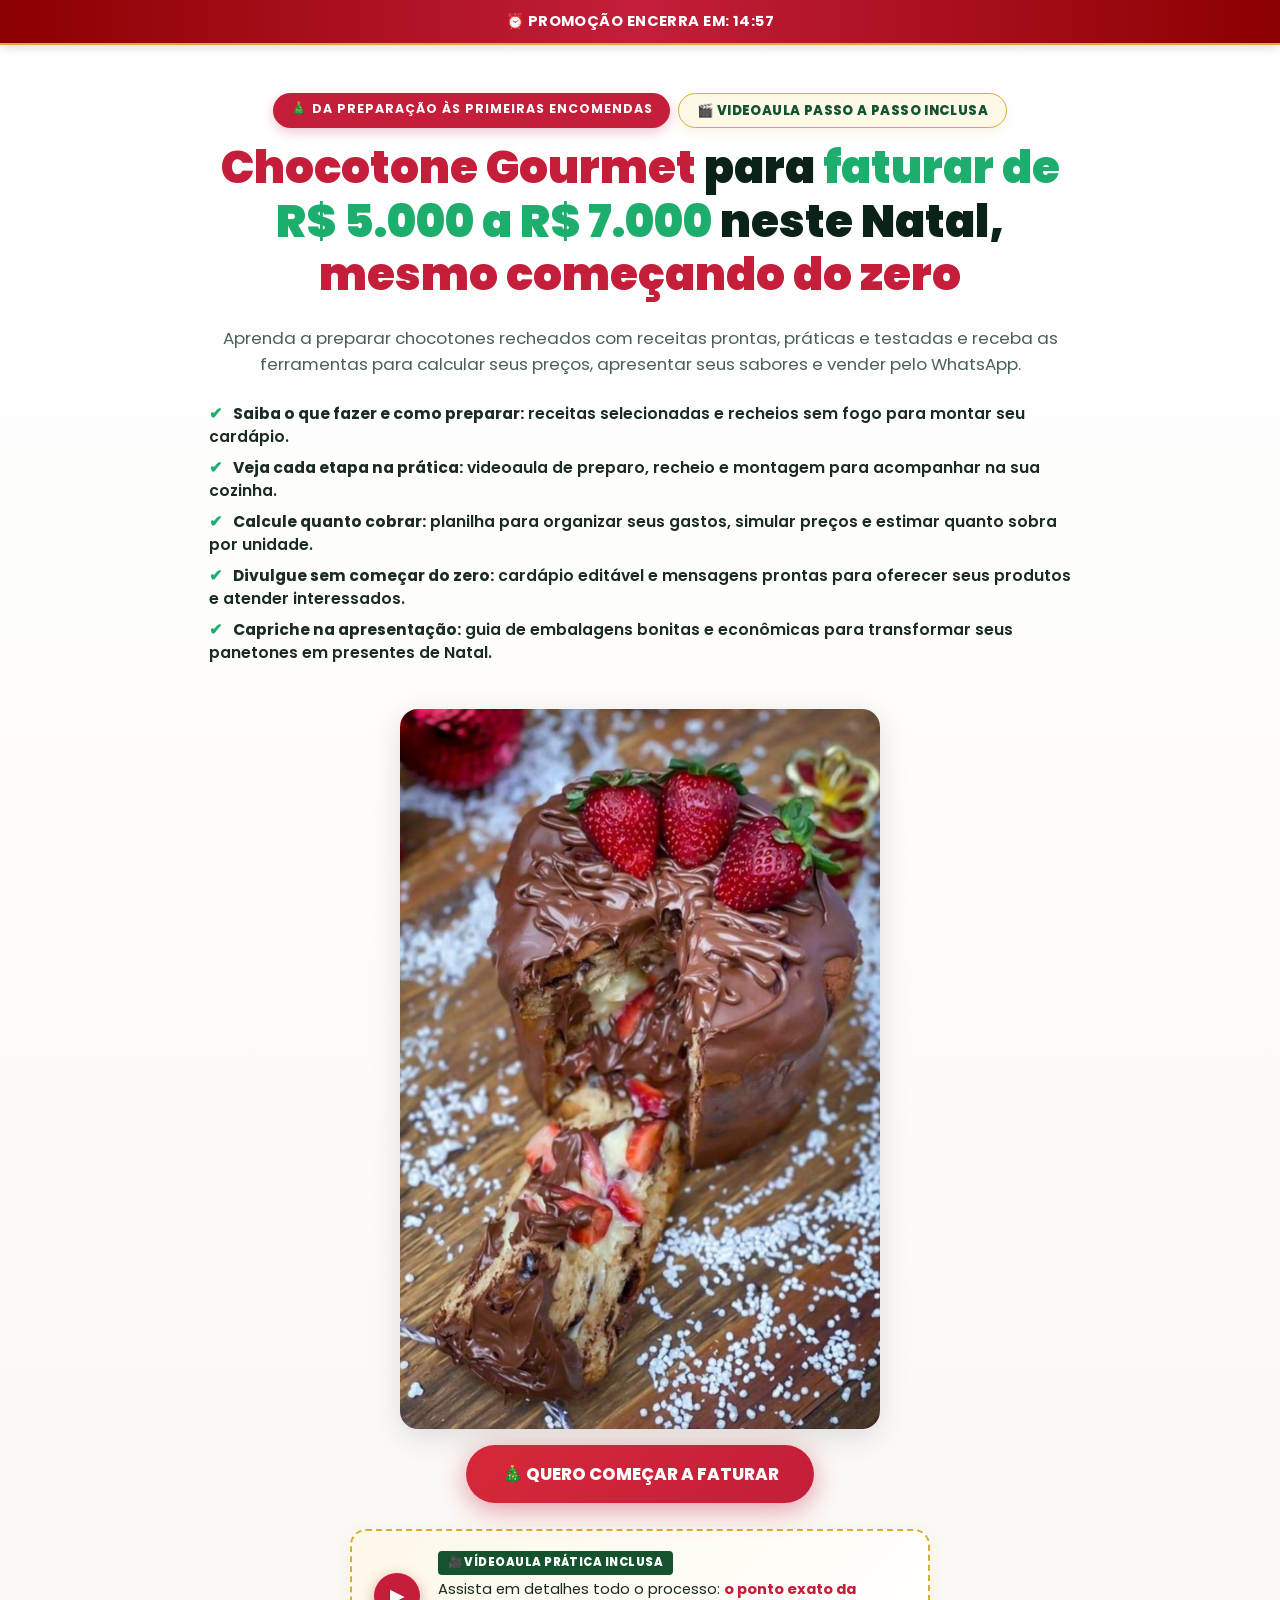
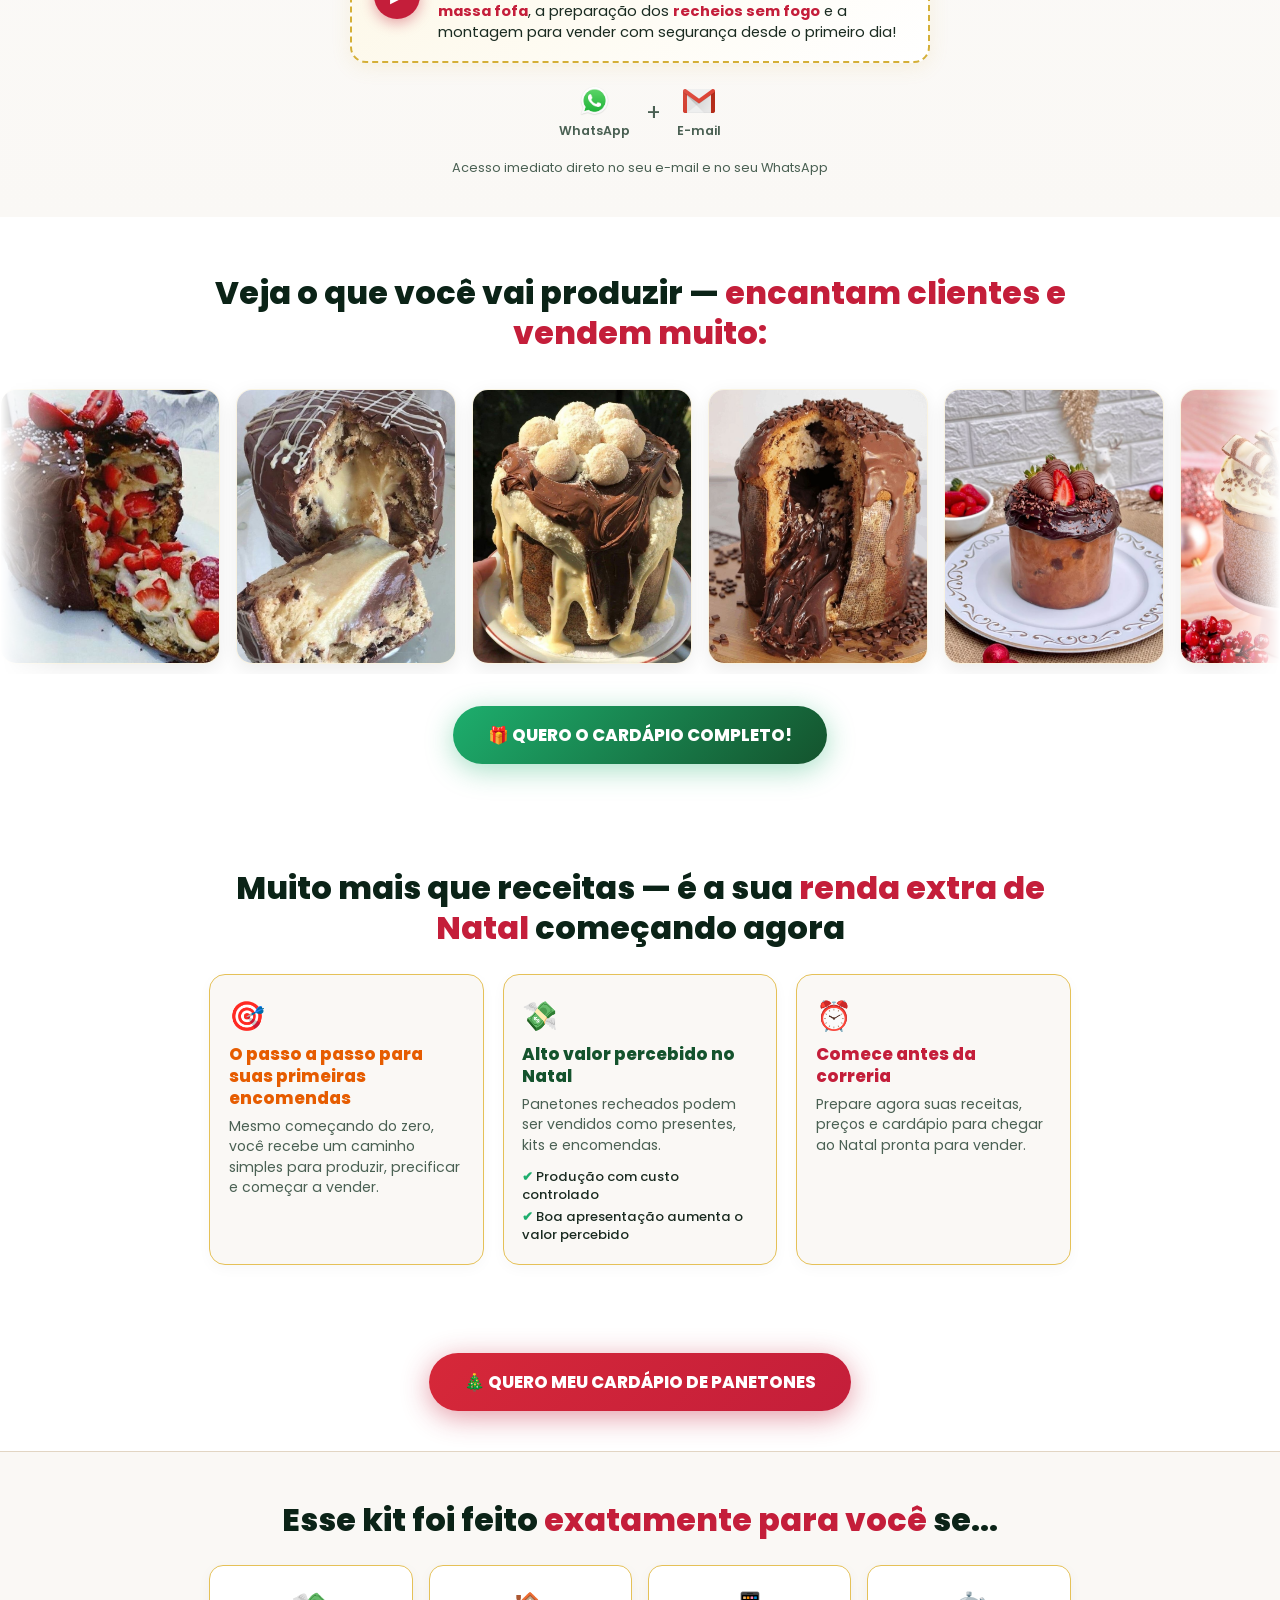
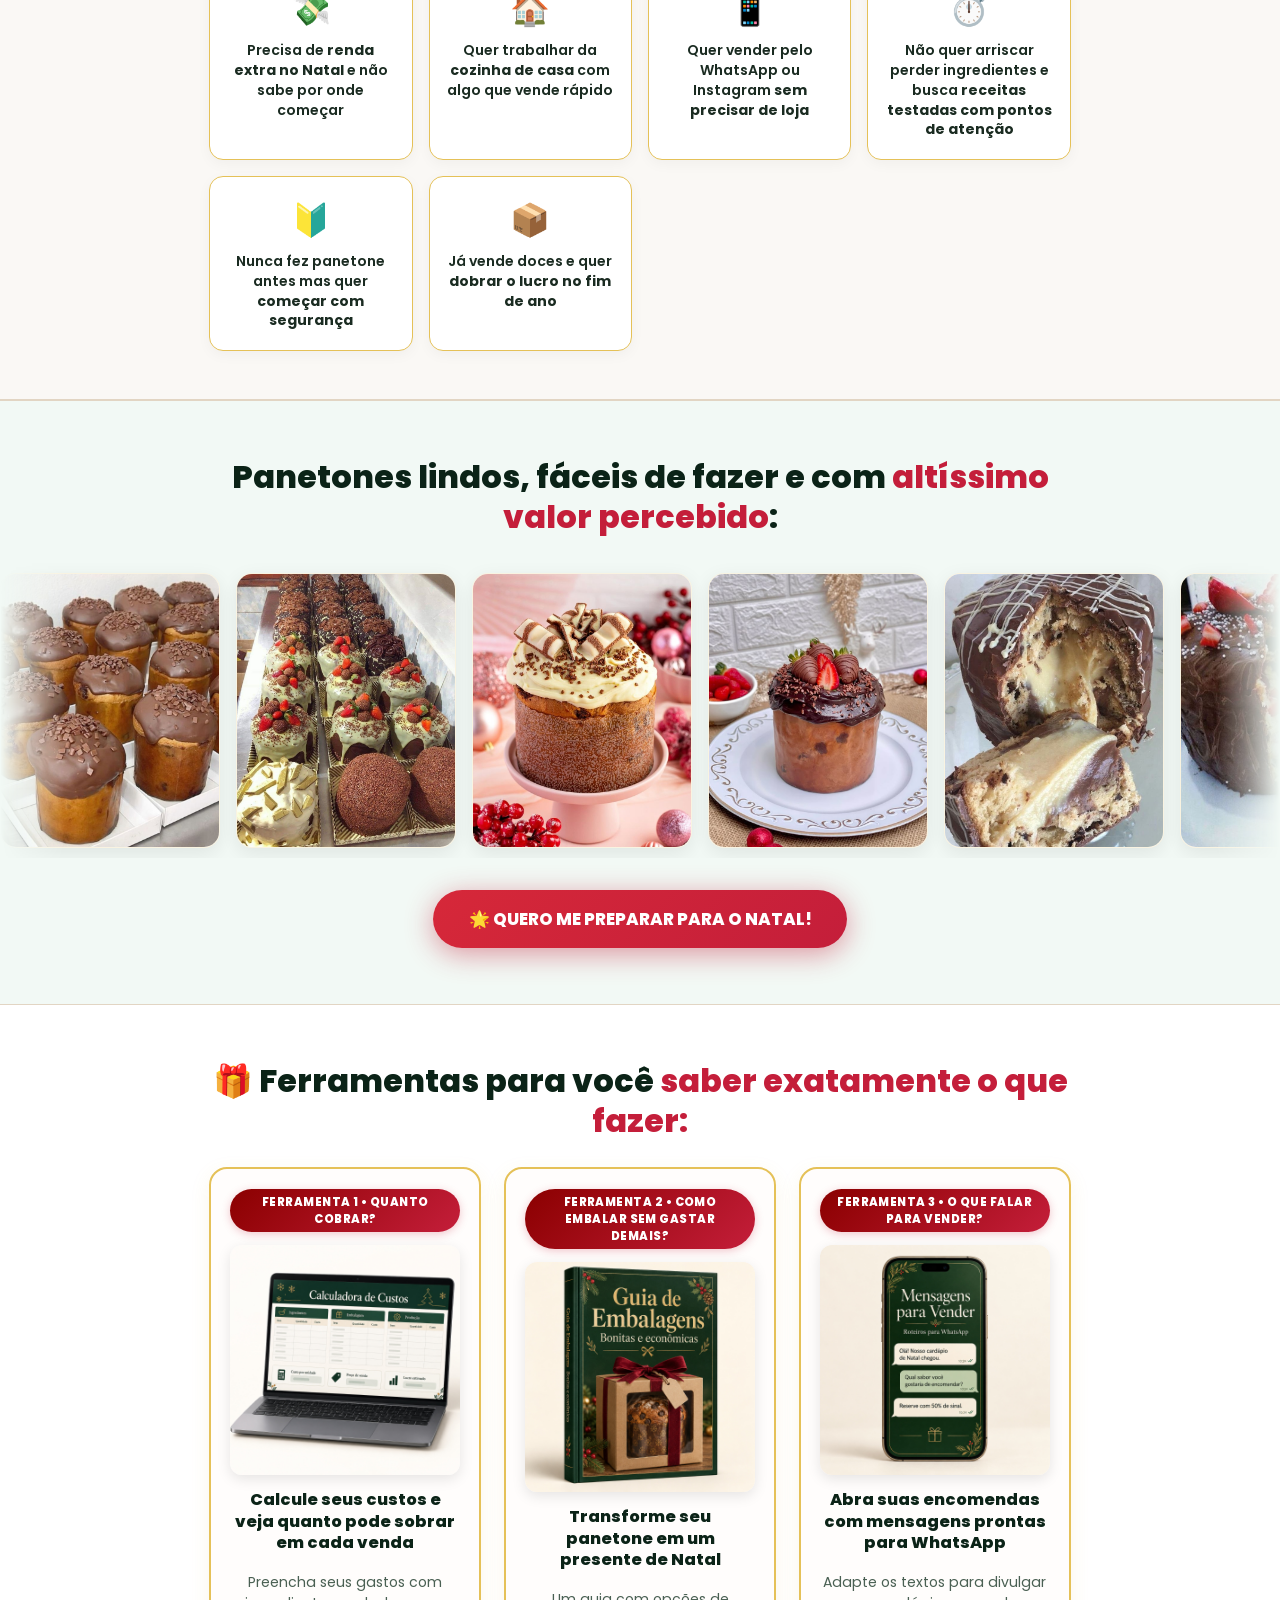
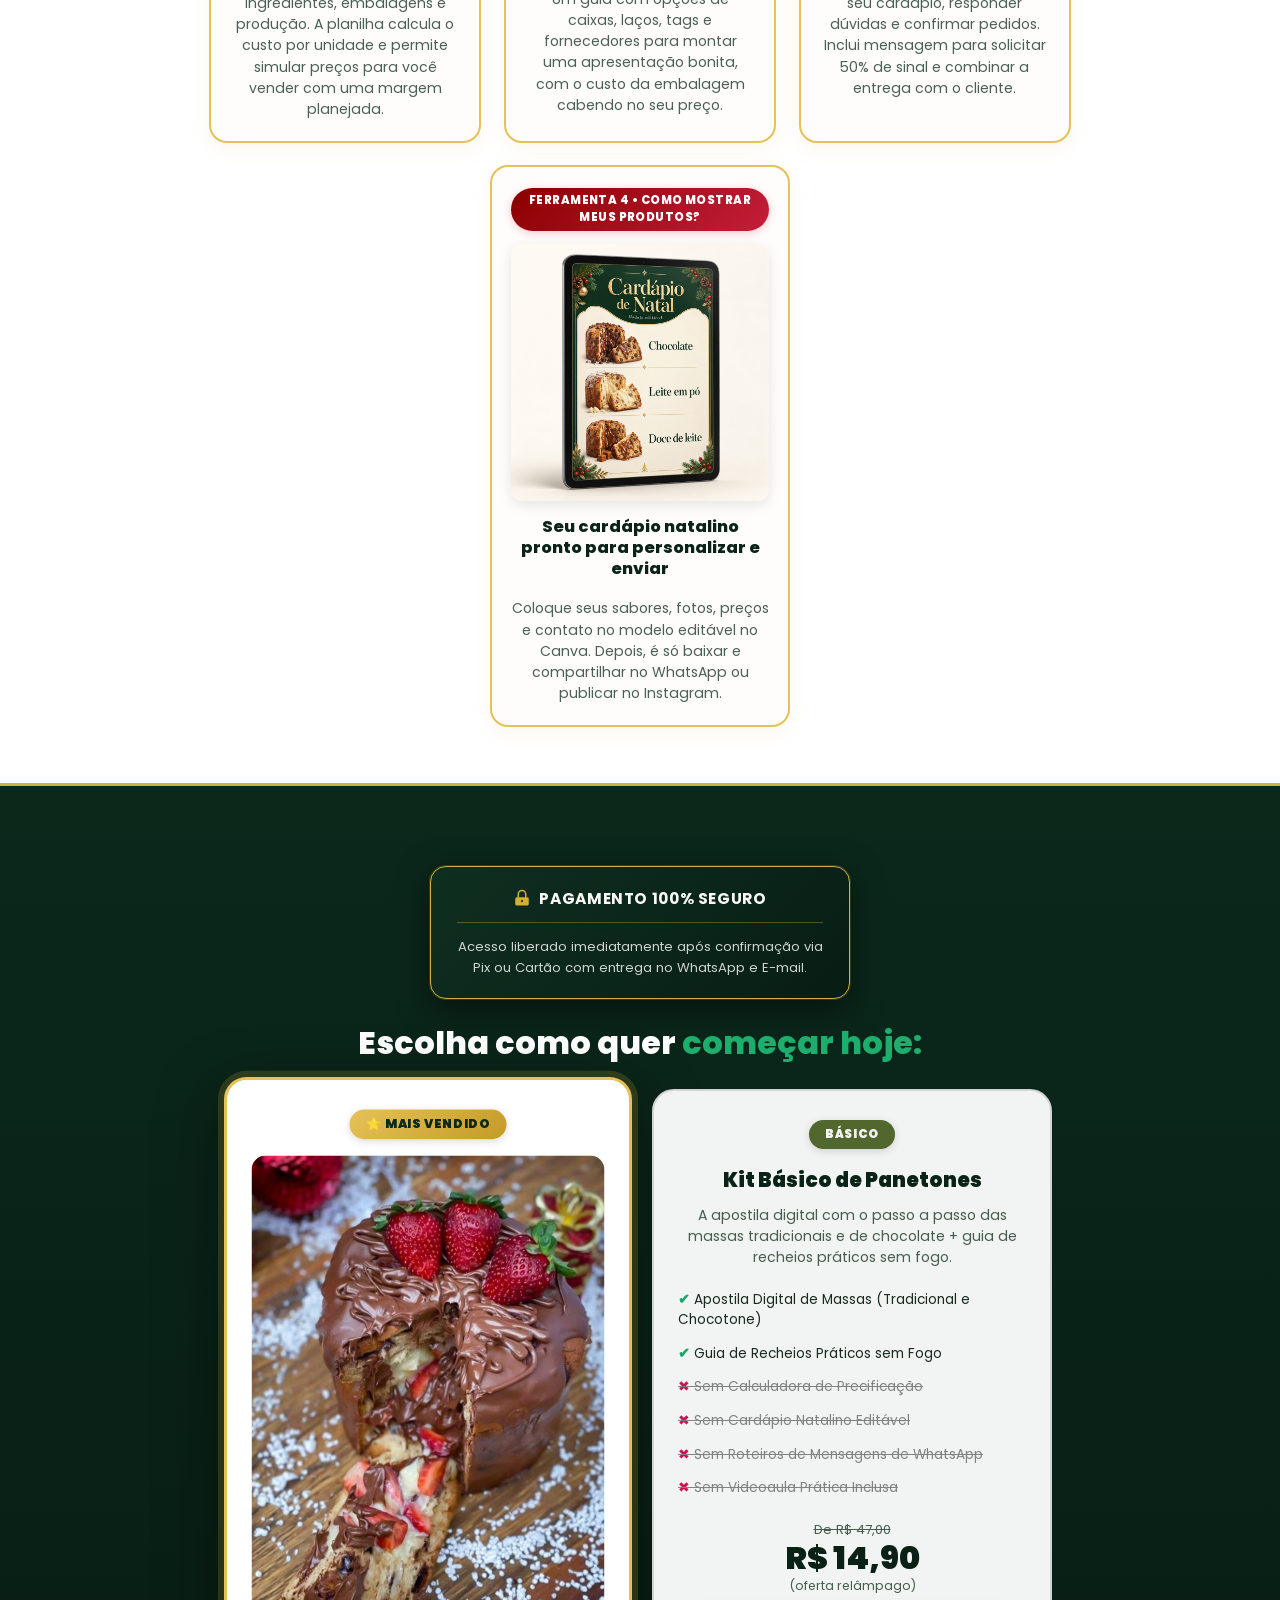
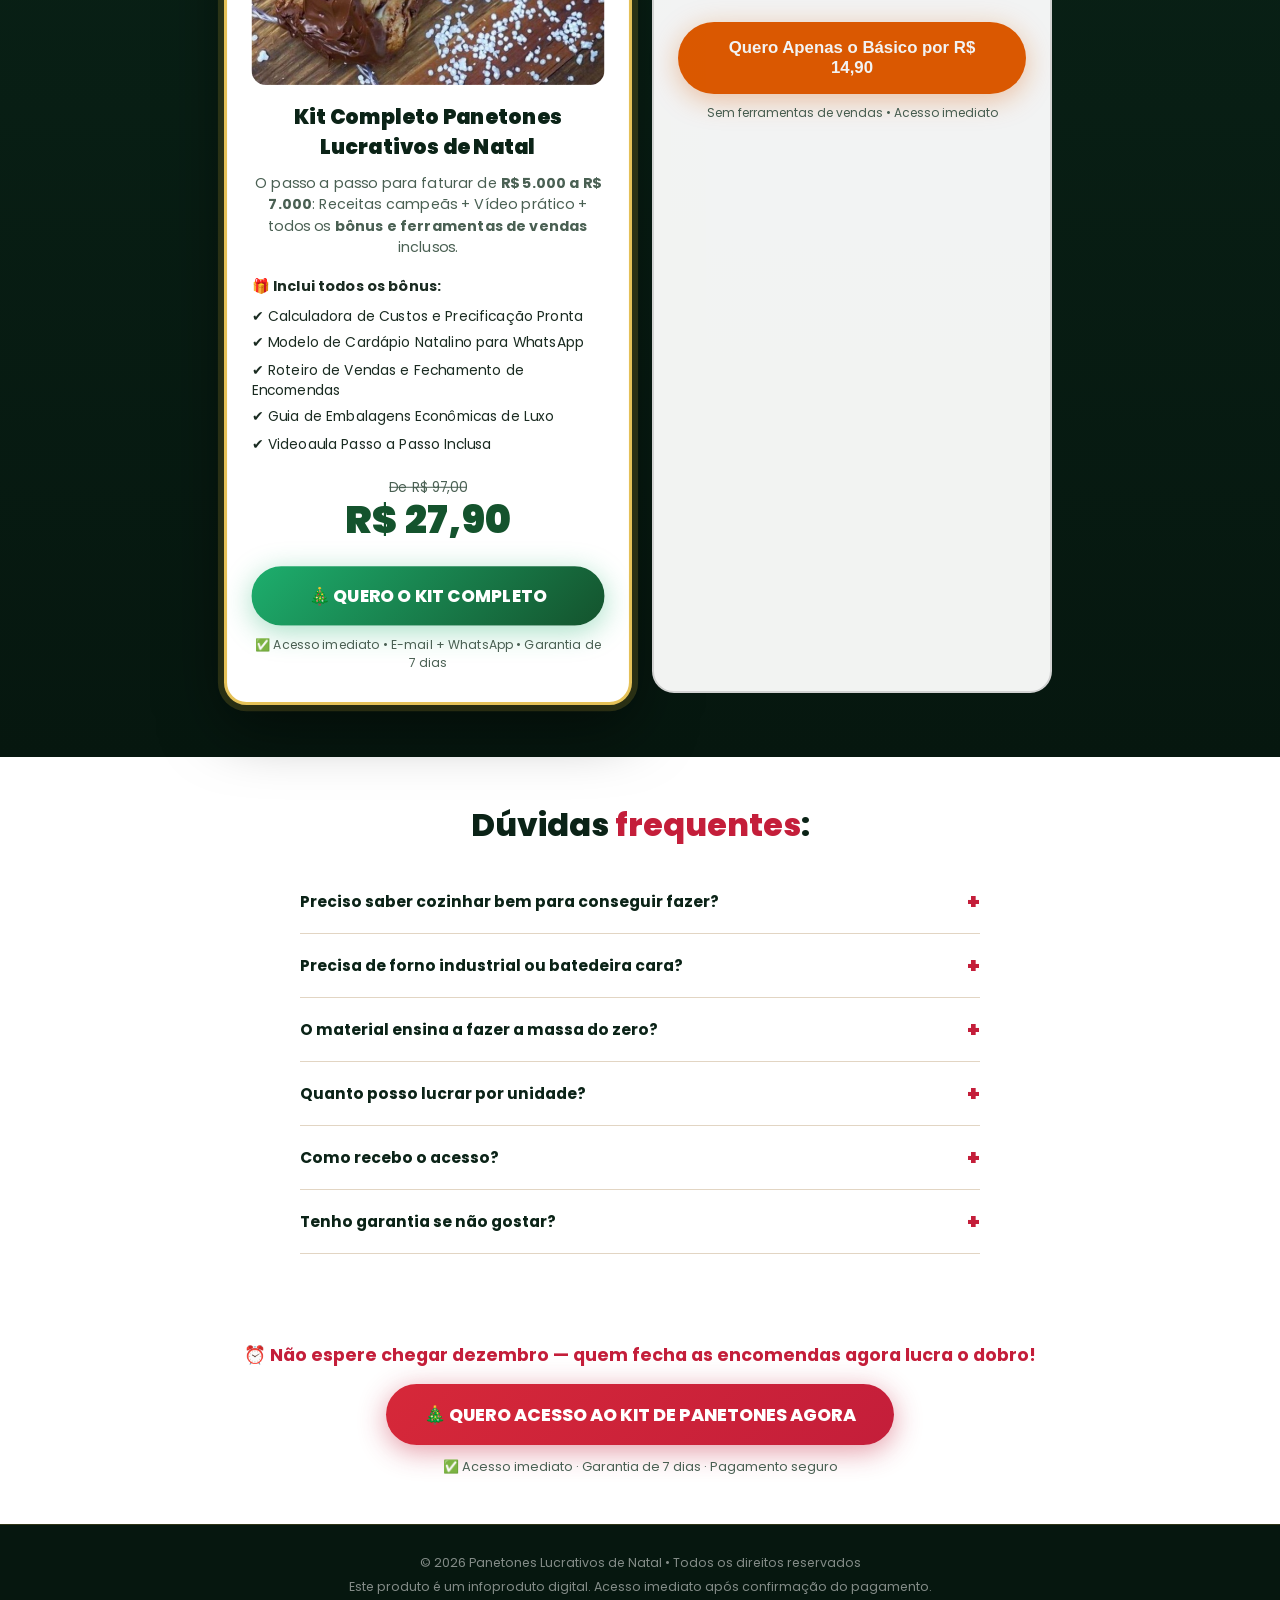
==== commit b63f85e4: "Add Meta Pixel 2475818256246010 to head" ====
--- a/index.html
+++ b/index.html
@@ -14,6 +14,24 @@
   <link rel="preconnect" href="https://fonts.gstatic.com" crossorigin="">
 
   <link href="https://fonts.googleapis.com/css2?family=Poppins:wght@400;500;600;700;800;900&amp;display=swap&amp;font-display=swap" rel="stylesheet">
+
+  <!-- Meta Pixel Code -->
+  <script>
+  !function(f,b,e,v,n,t,s)
+  {if(f.fbq)return;n=f.fbq=function(){n.callMethod?
+  n.callMethod.apply(n,arguments):n.queue.push(arguments)};
+  if(!f._fbq)f._fbq=n;n.push=n;n.loaded=!0;n.version='2.0';
+  n.queue=[];t=b.createElement(e);t.async=!0;
+  t.src=v;s=b.getElementsByTagName(e)[0];
+  s.parentNode.insertBefore(t,s)}(window, document,'script',
+  'https://connect.facebook.net/en_US/fbevents.js');
+  fbq('init', '2475818256246010');
+  fbq('track', 'PageView');
+  </script>
+  <noscript><img height="1" width="1" style="display:none"
+  src="https://www.facebook.com/tr?id=2475818256246010&ev=PageView&noscript=1"
+  /></noscript>
+  <!-- End Meta Pixel Code -->
 
   <style>
     *,*::before,*::after{box-sizing:border-box;margin:0;padding:0}
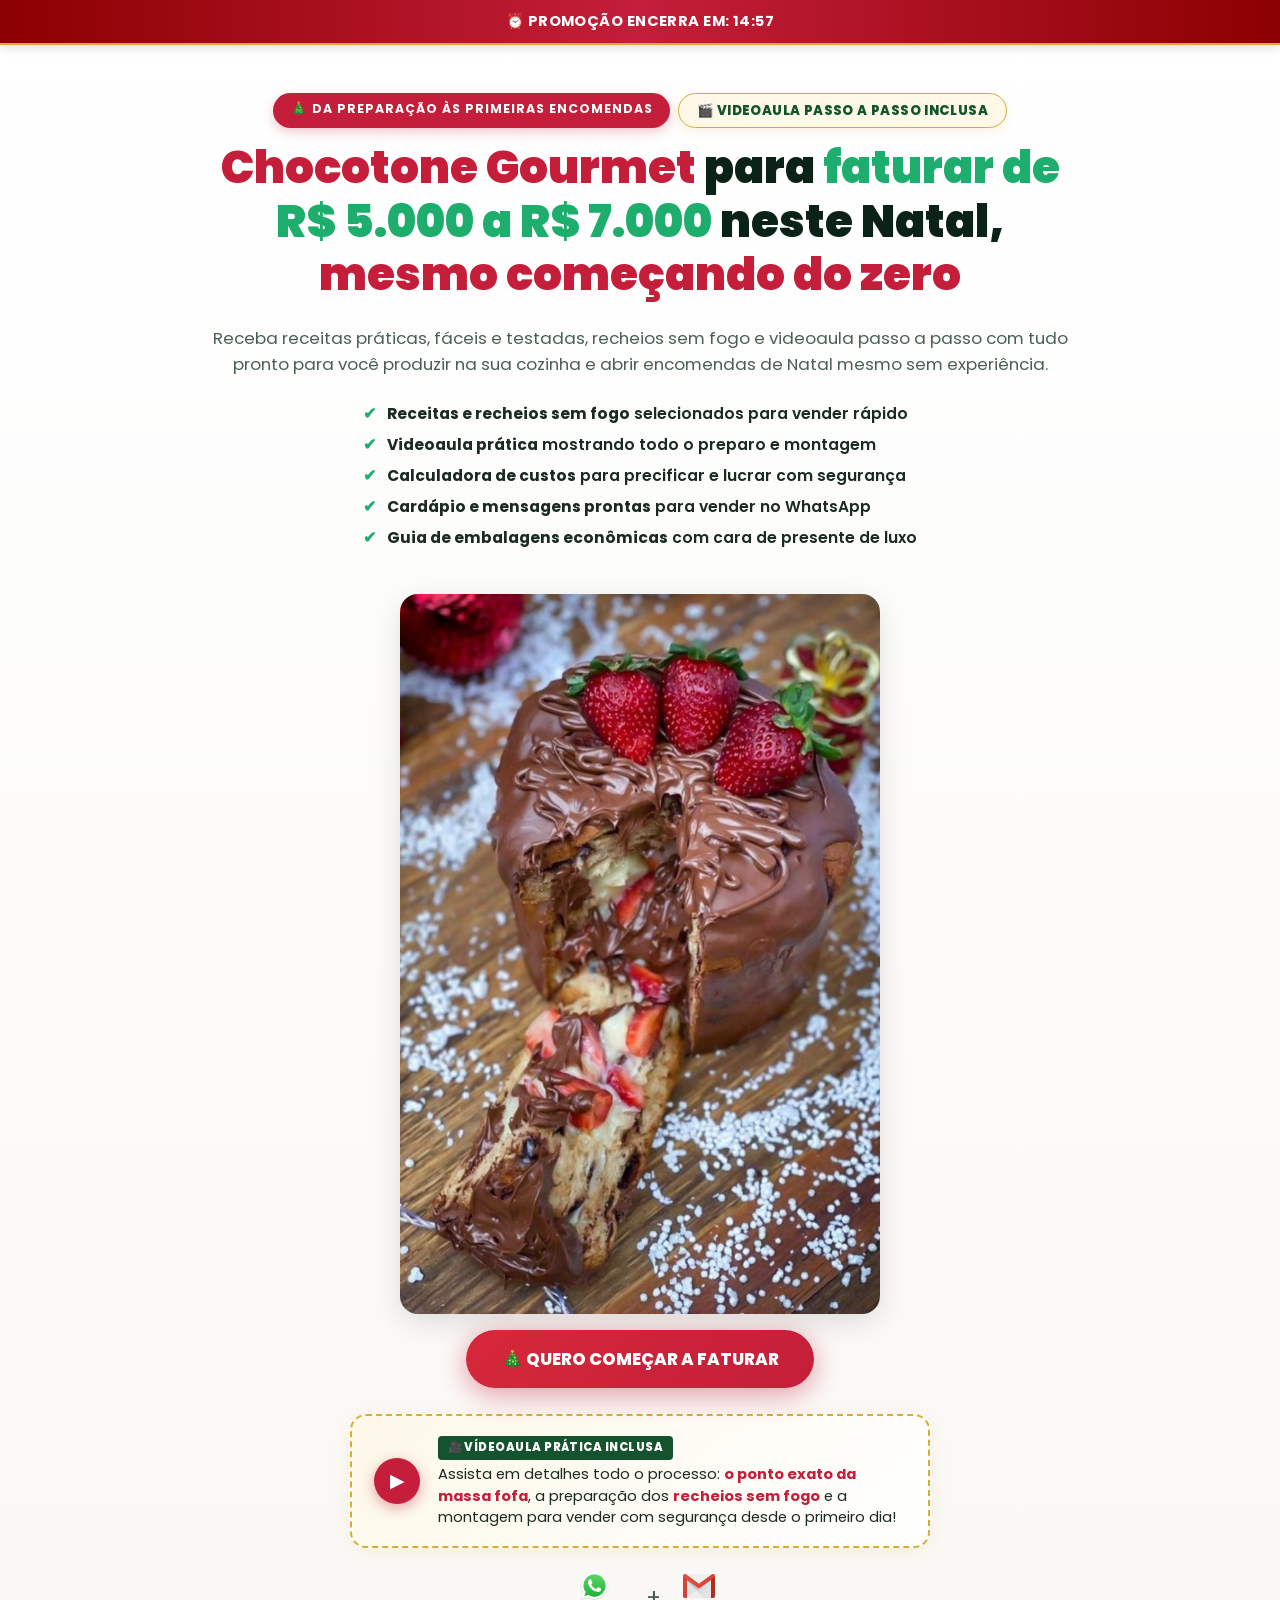
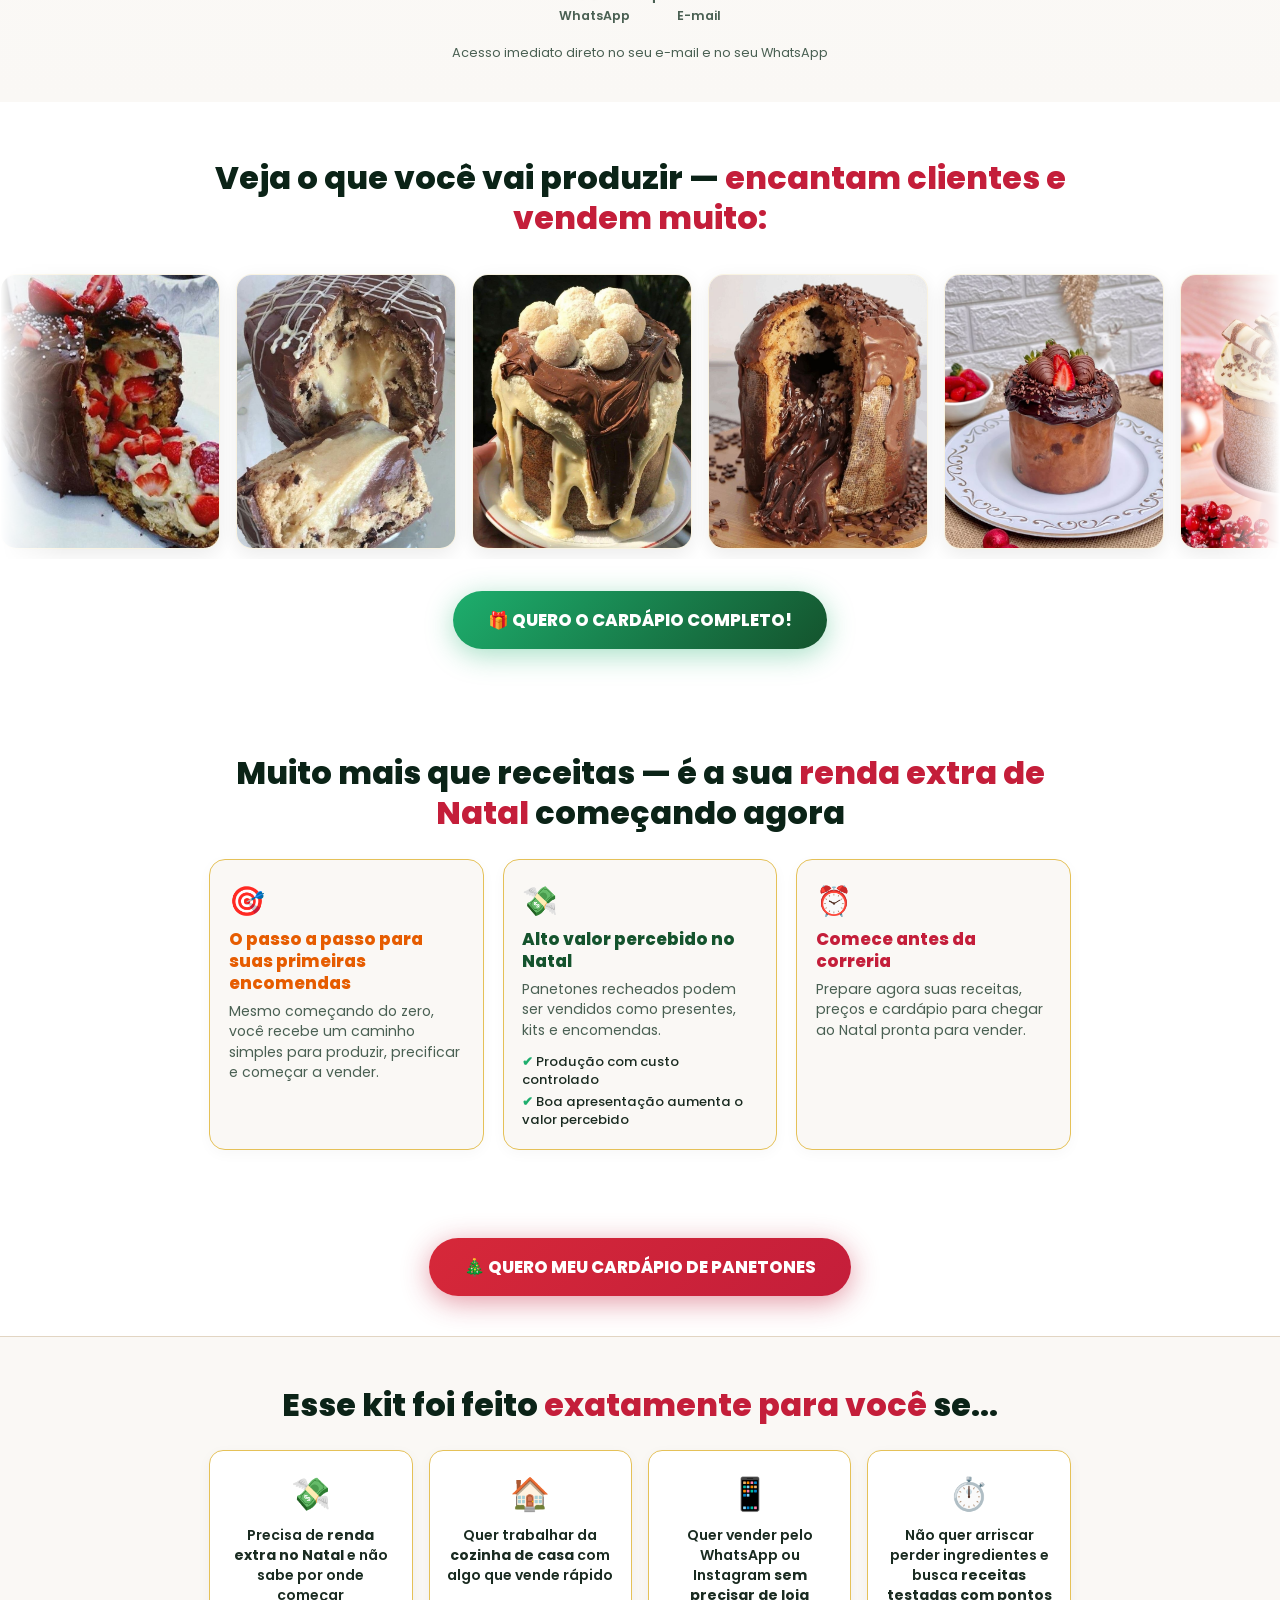
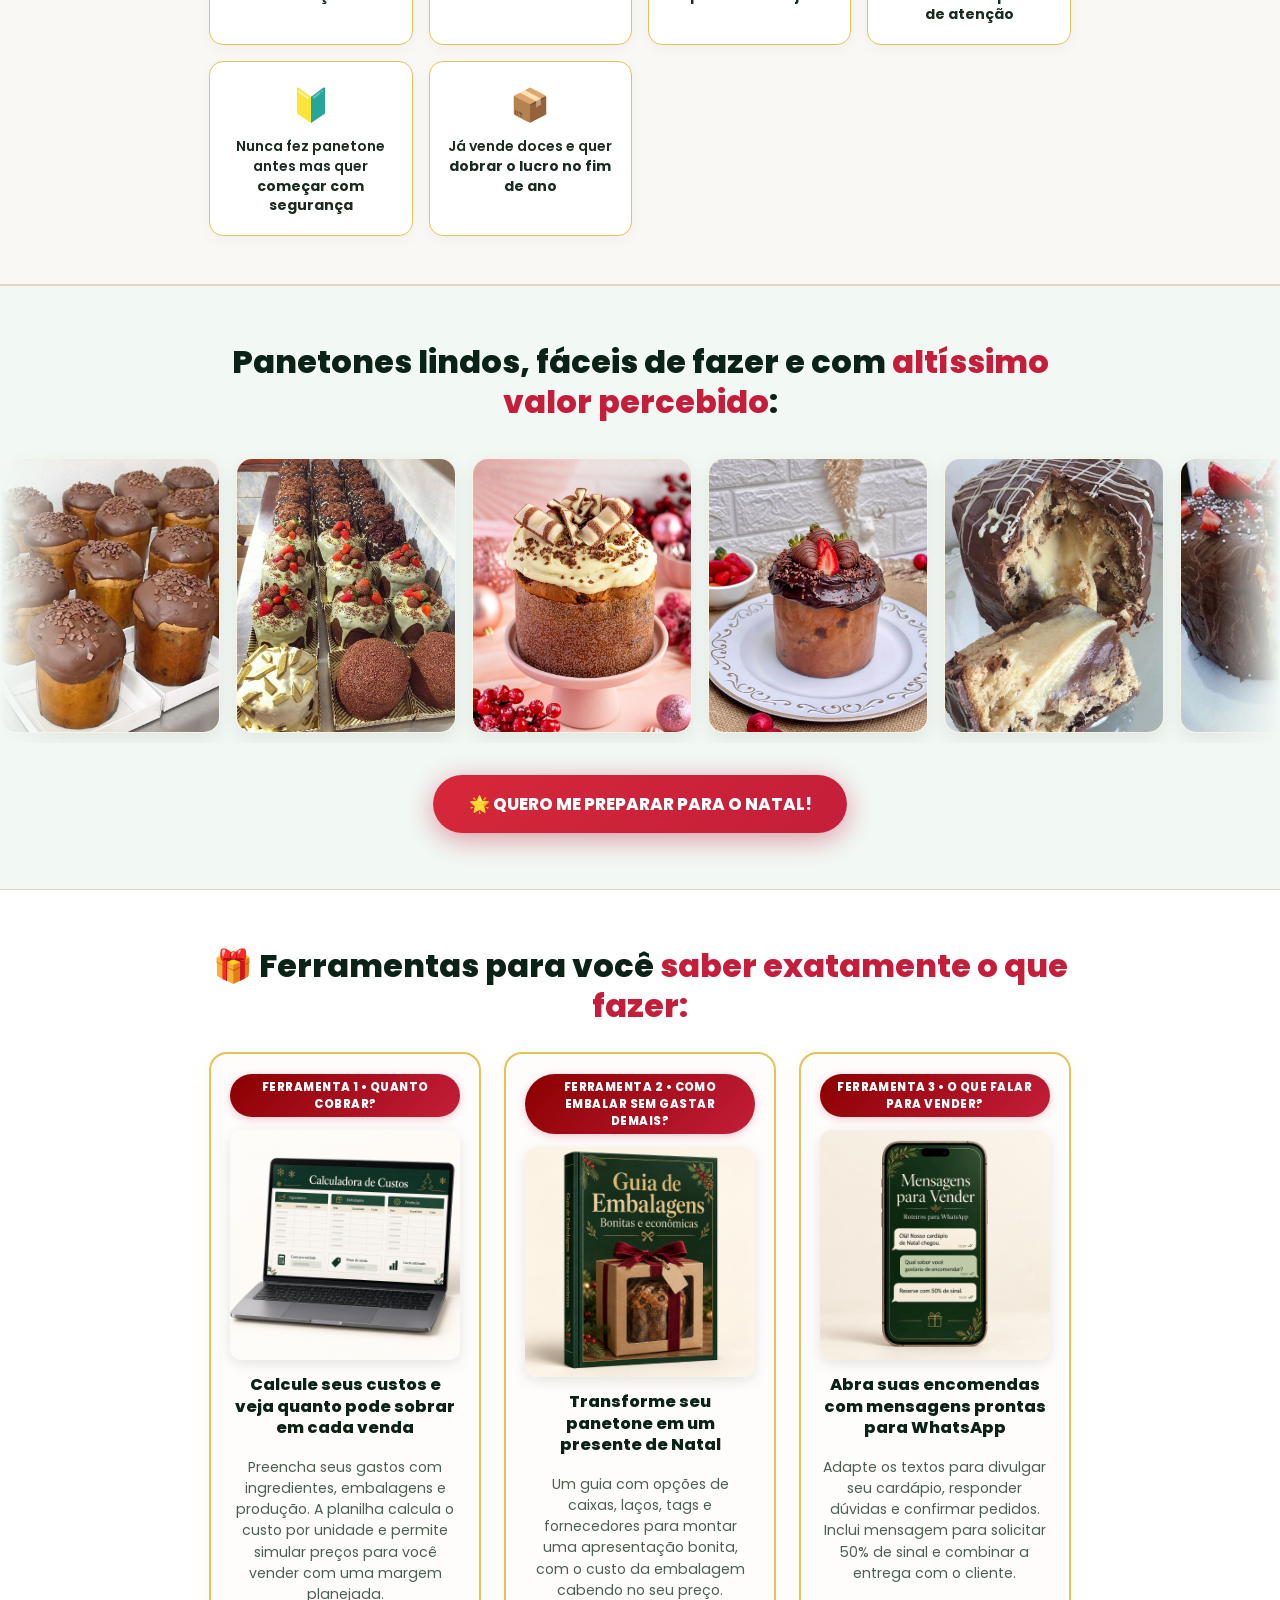
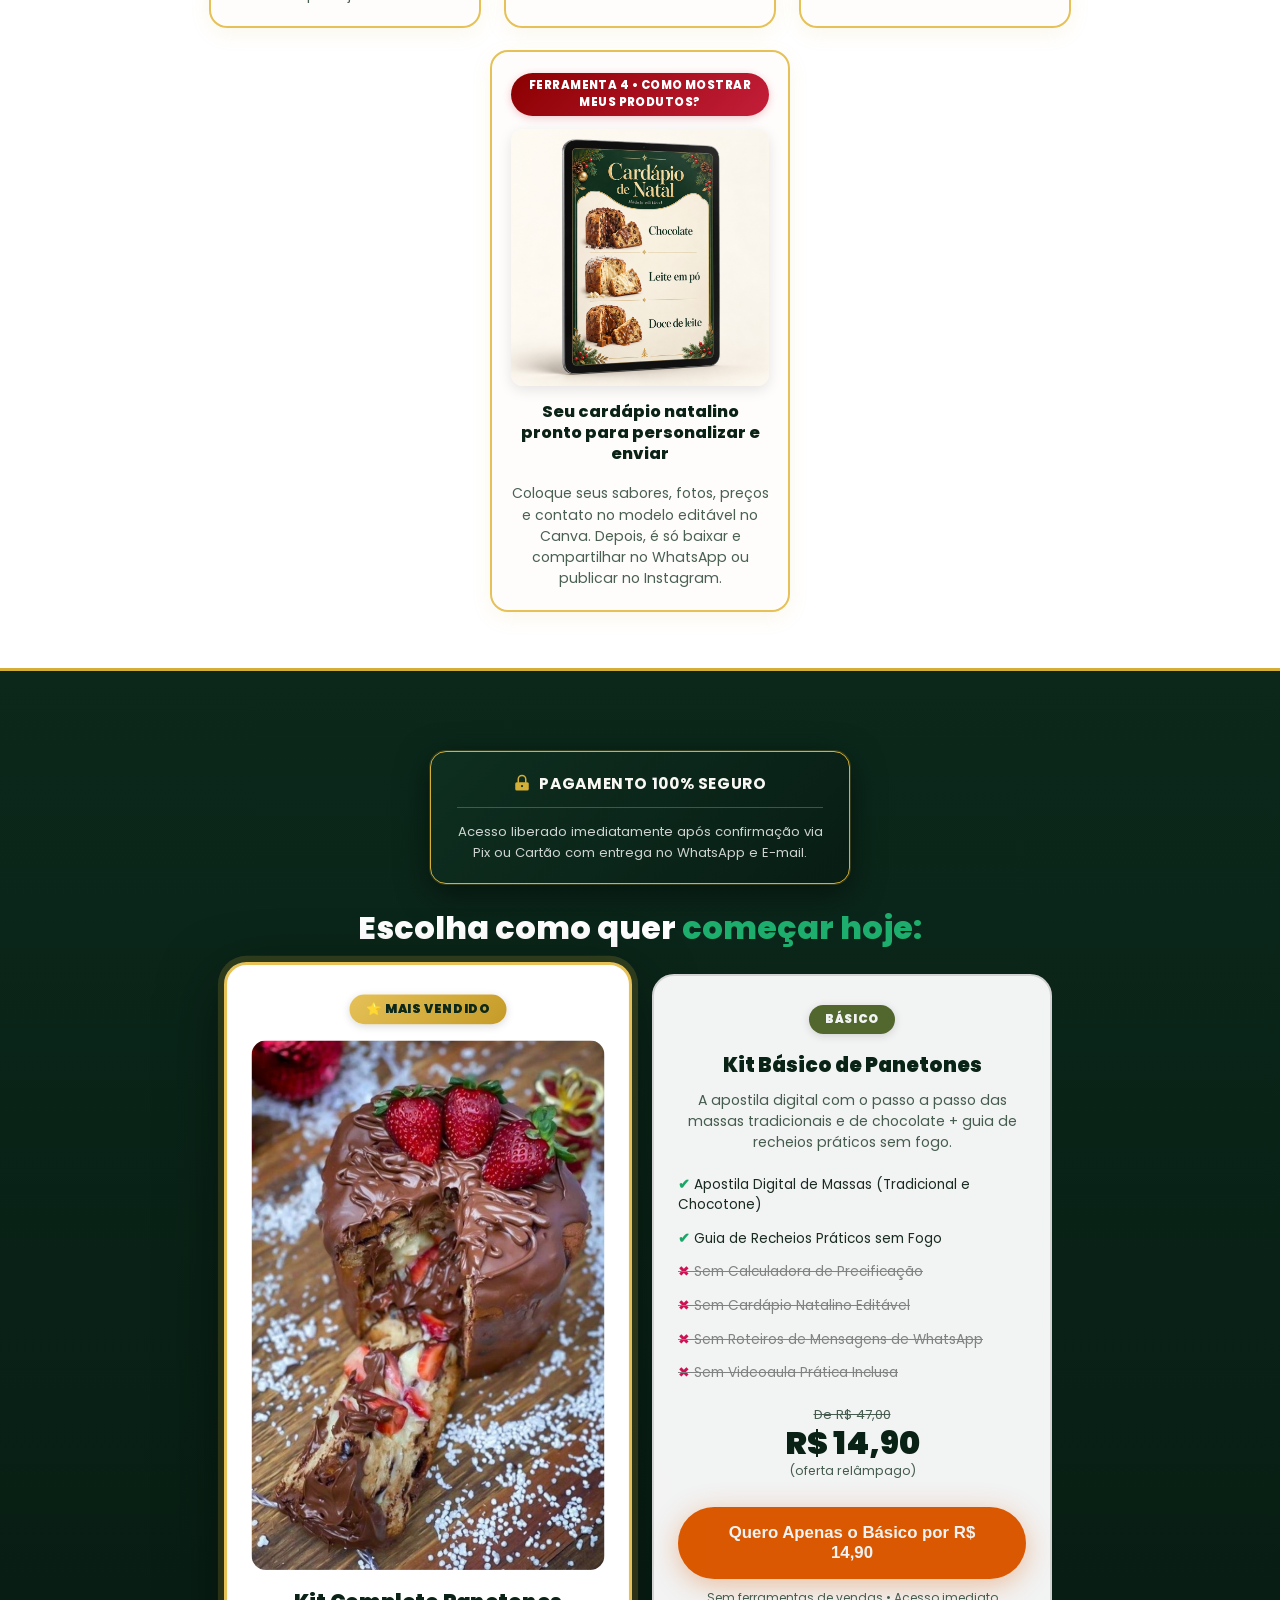
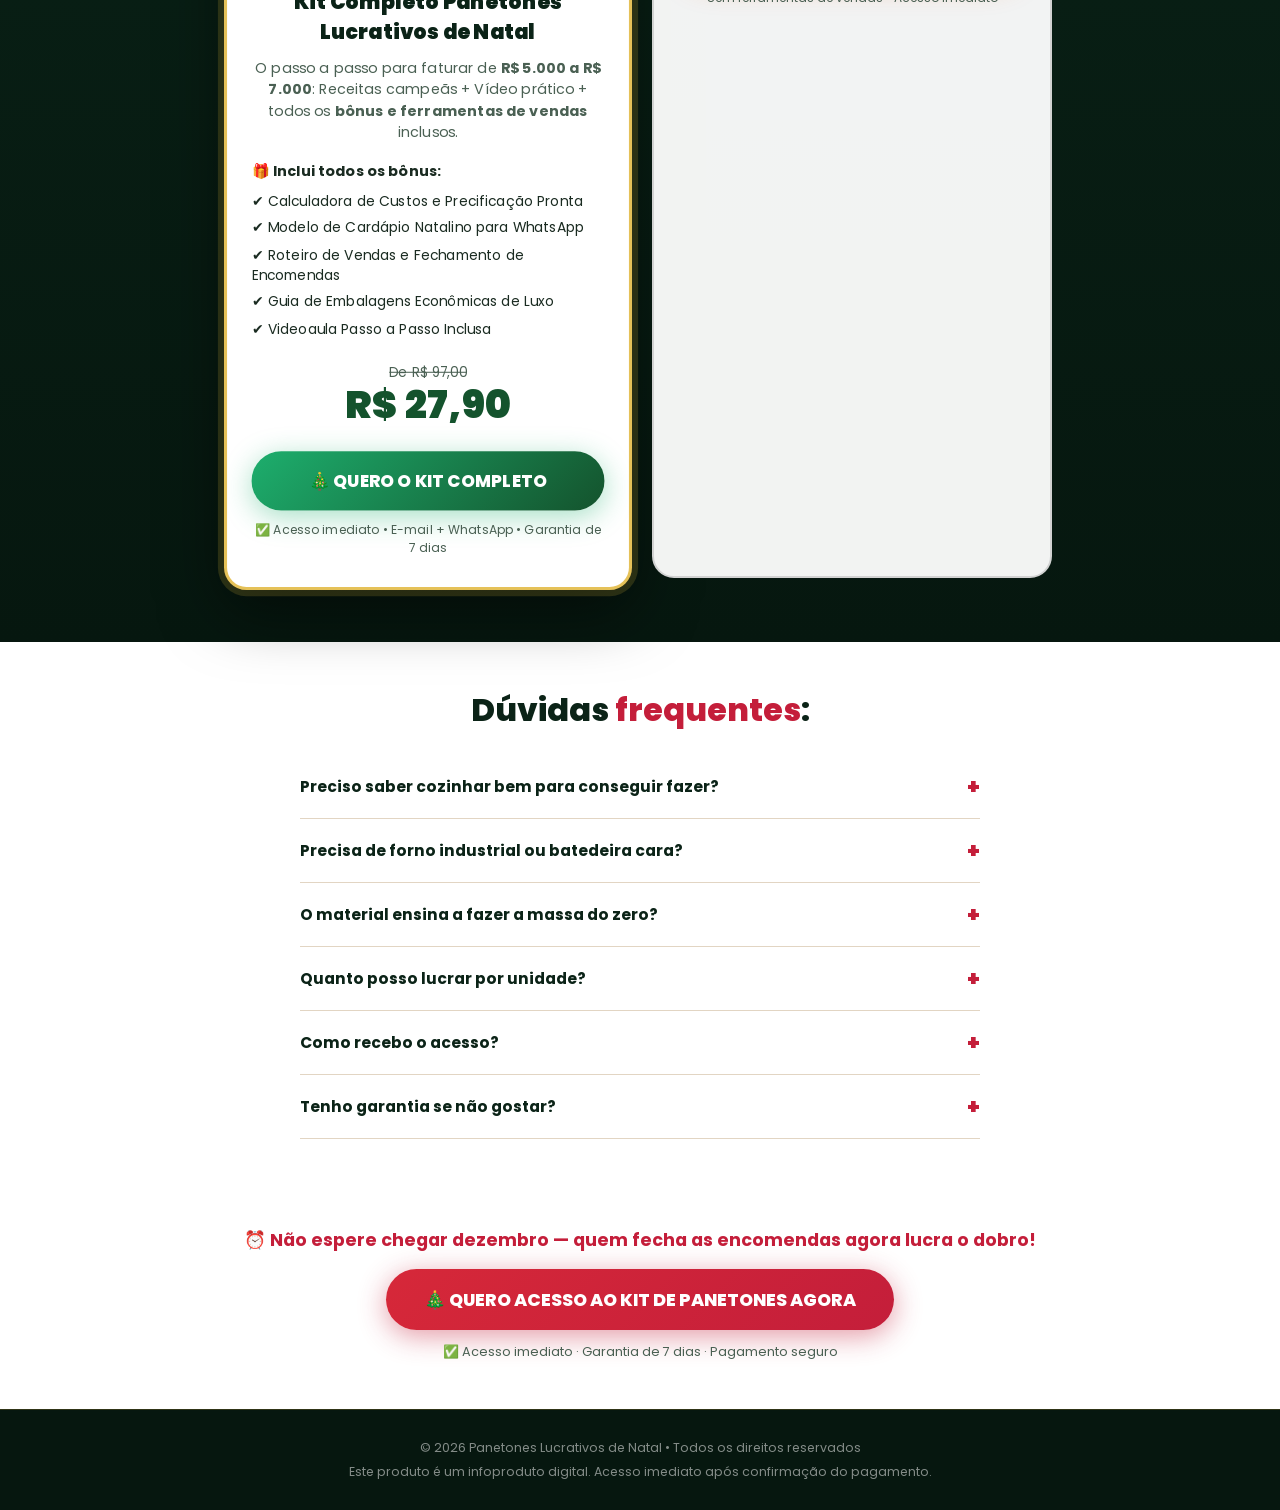
==== commit d4784088: "Update hero copy: streamlined subheadline and punchy 1-line bullets" ====
--- a/index.html
+++ b/index.html
@@ -27,6 +27,12 @@
   'https://connect.facebook.net/en_US/fbevents.js');
   fbq('init', '2475818256246010');
   fbq('track', 'PageView');
+  fbq('track', 'ViewContent', {
+    content_name: 'Panetone e Chocotone Gourmet Lucrativo',
+    content_category: 'Culinaria e Confeitaria',
+    value: 27.90,
+    currency: 'BRL'
+  });
   </script>
   <noscript><img height="1" width="1" style="display:none"
   src="https://www.facebook.com/tr?id=2475818256246010&ev=PageView&noscript=1"
@@ -109,15 +115,15 @@
       </h1>
 
       <p class="hero-sub">
-        Aprenda a preparar chocotones recheados com receitas prontas, práticas e testadas e receba as ferramentas para calcular seus preços, apresentar seus sabores e vender pelo WhatsApp.
+        Receba receitas práticas, fáceis e testadas, recheios sem fogo e videoaula passo a passo com tudo pronto para você produzir na sua cozinha e abrir encomendas de Natal mesmo sem experiência.
       </p>
 
       <ul class="checklist">
-        <li><span class="check">✔</span> <strong>Saiba o que fazer e como preparar:</strong> receitas selecionadas e recheios sem fogo para montar seu cardápio.</li>
-        <li><span class="check">✔</span> <strong>Veja cada etapa na prática:</strong> videoaula de preparo, recheio e montagem para acompanhar na sua cozinha.</li>
-        <li><span class="check">✔</span> <strong>Calcule quanto cobrar:</strong> planilha para organizar seus gastos, simular preços e estimar quanto sobra por unidade.</li>
-        <li><span class="check">✔</span> <strong>Divulgue sem começar do zero:</strong> cardápio editável e mensagens prontas para oferecer seus produtos e atender interessados.</li>
-        <li><span class="check">✔</span> <strong>Capriche na apresentação:</strong> guia de embalagens bonitas e econômicas para transformar seus panetones em presentes de Natal.</li>
+        <li><span class="check">✔</span> <strong>Receitas e recheios sem fogo</strong> selecionados para vender rápido</li>
+        <li><span class="check">✔</span> <strong>Videoaula prática</strong> mostrando todo o preparo e montagem</li>
+        <li><span class="check">✔</span> <strong>Calculadora de custos</strong> para precificar e lucrar com segurança</li>
+        <li><span class="check">✔</span> <strong>Cardápio e mensagens prontas</strong> para vender no WhatsApp</li>
+        <li><span class="check">✔</span> <strong>Guia de embalagens econômicas</strong> com cara de presente de luxo</li>
       </ul>
 
       <div class="mockup-wrap">
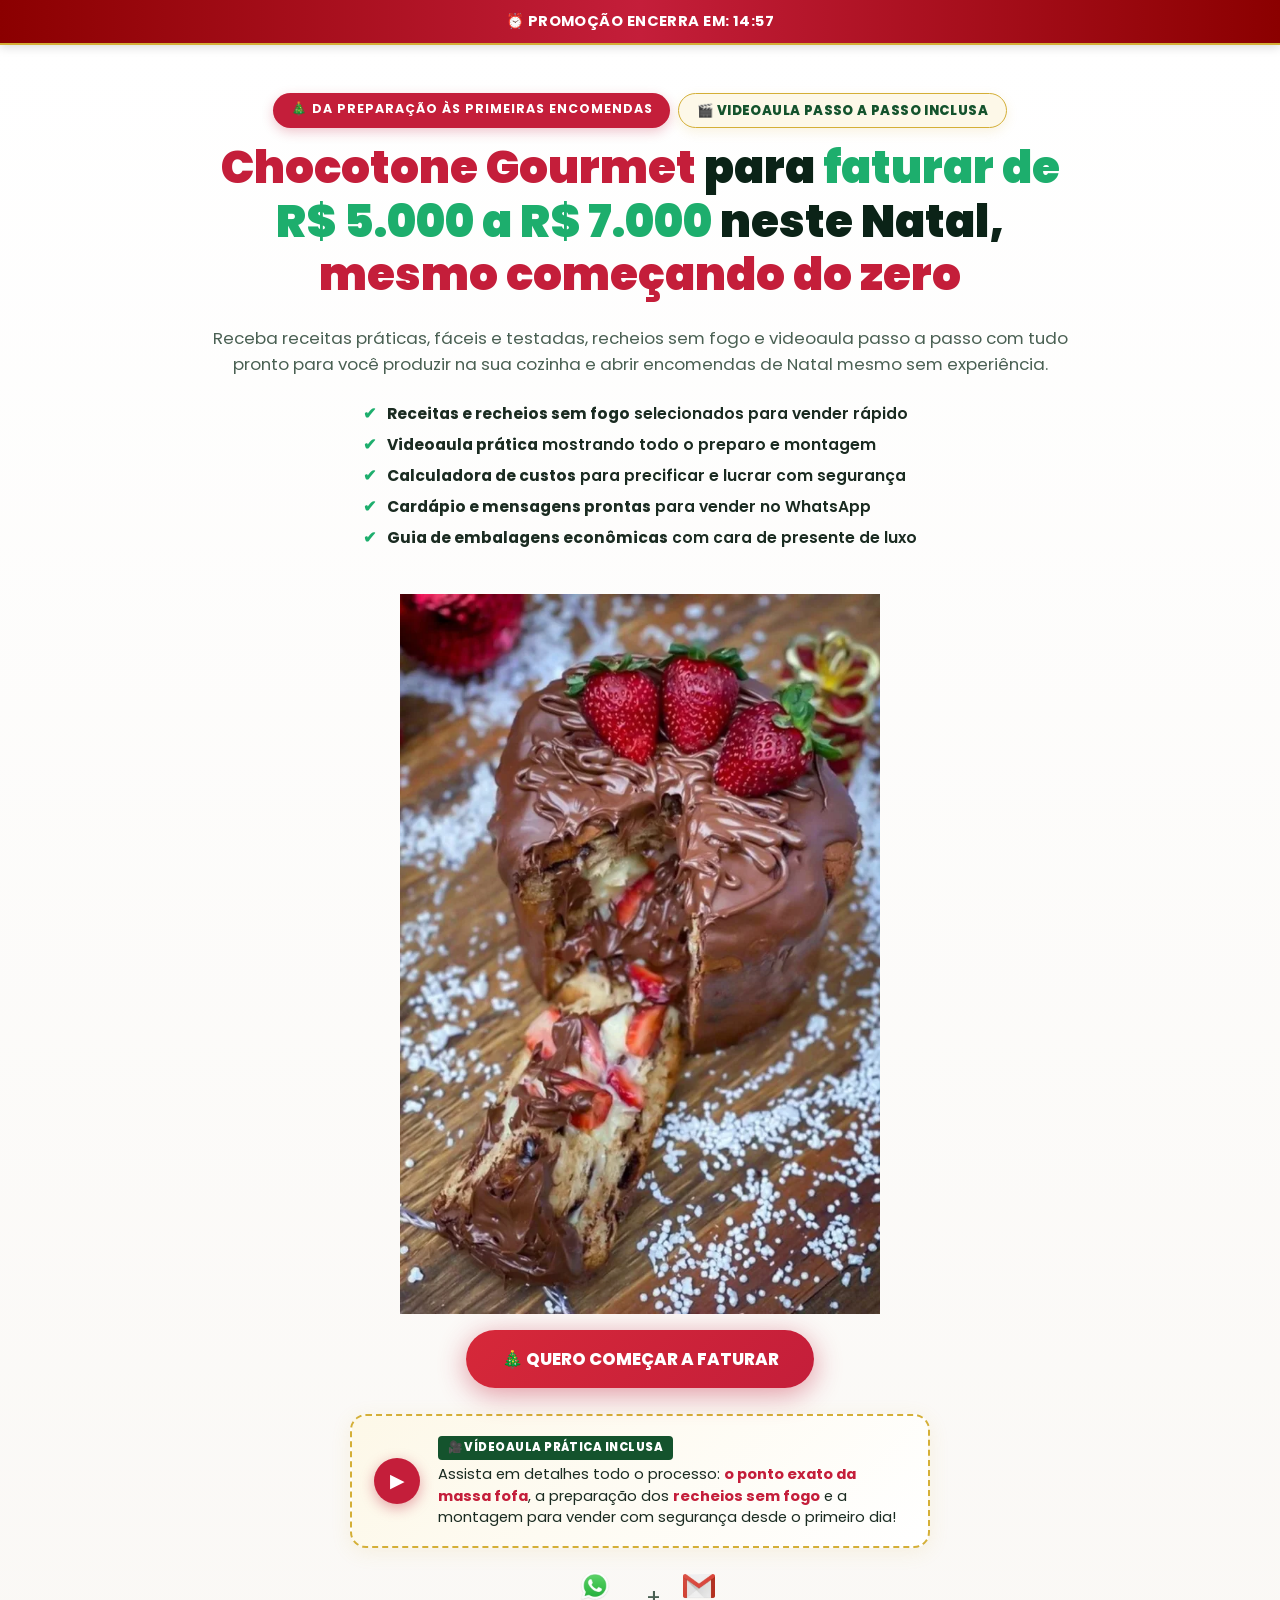
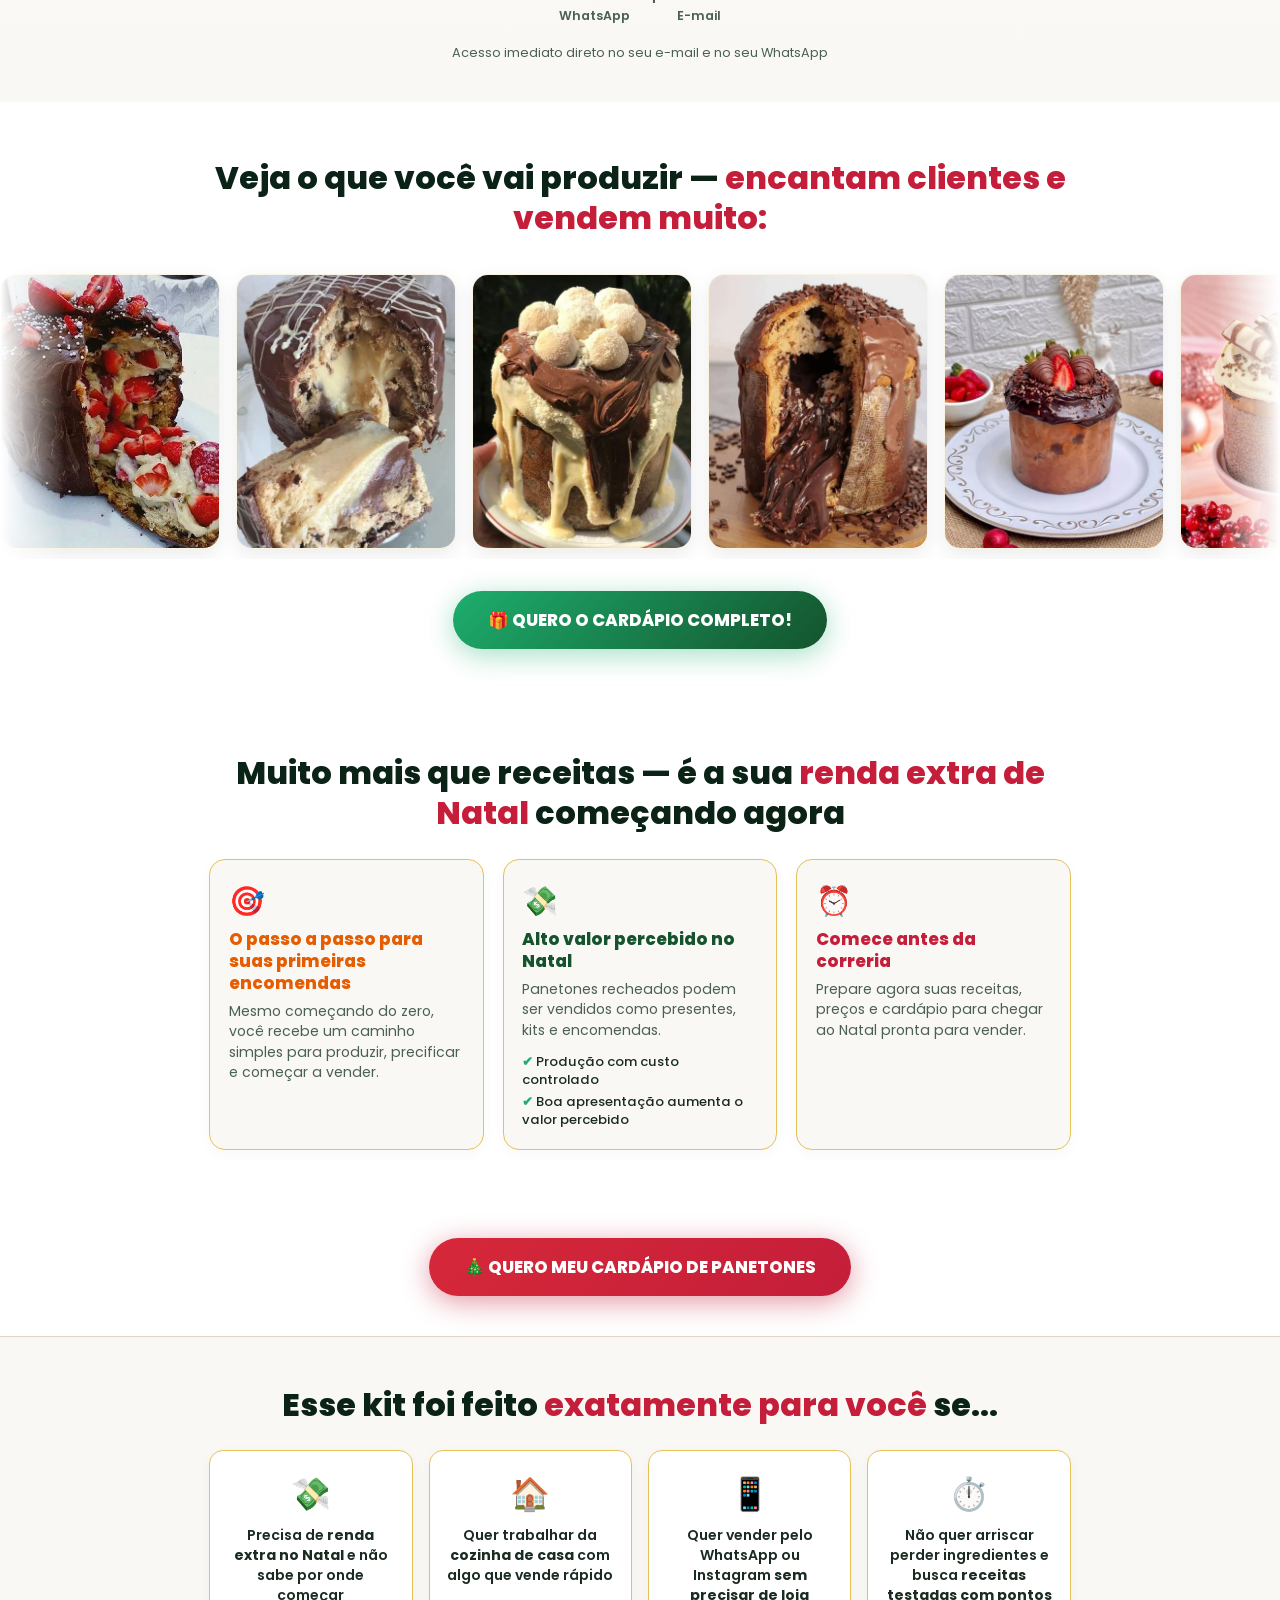
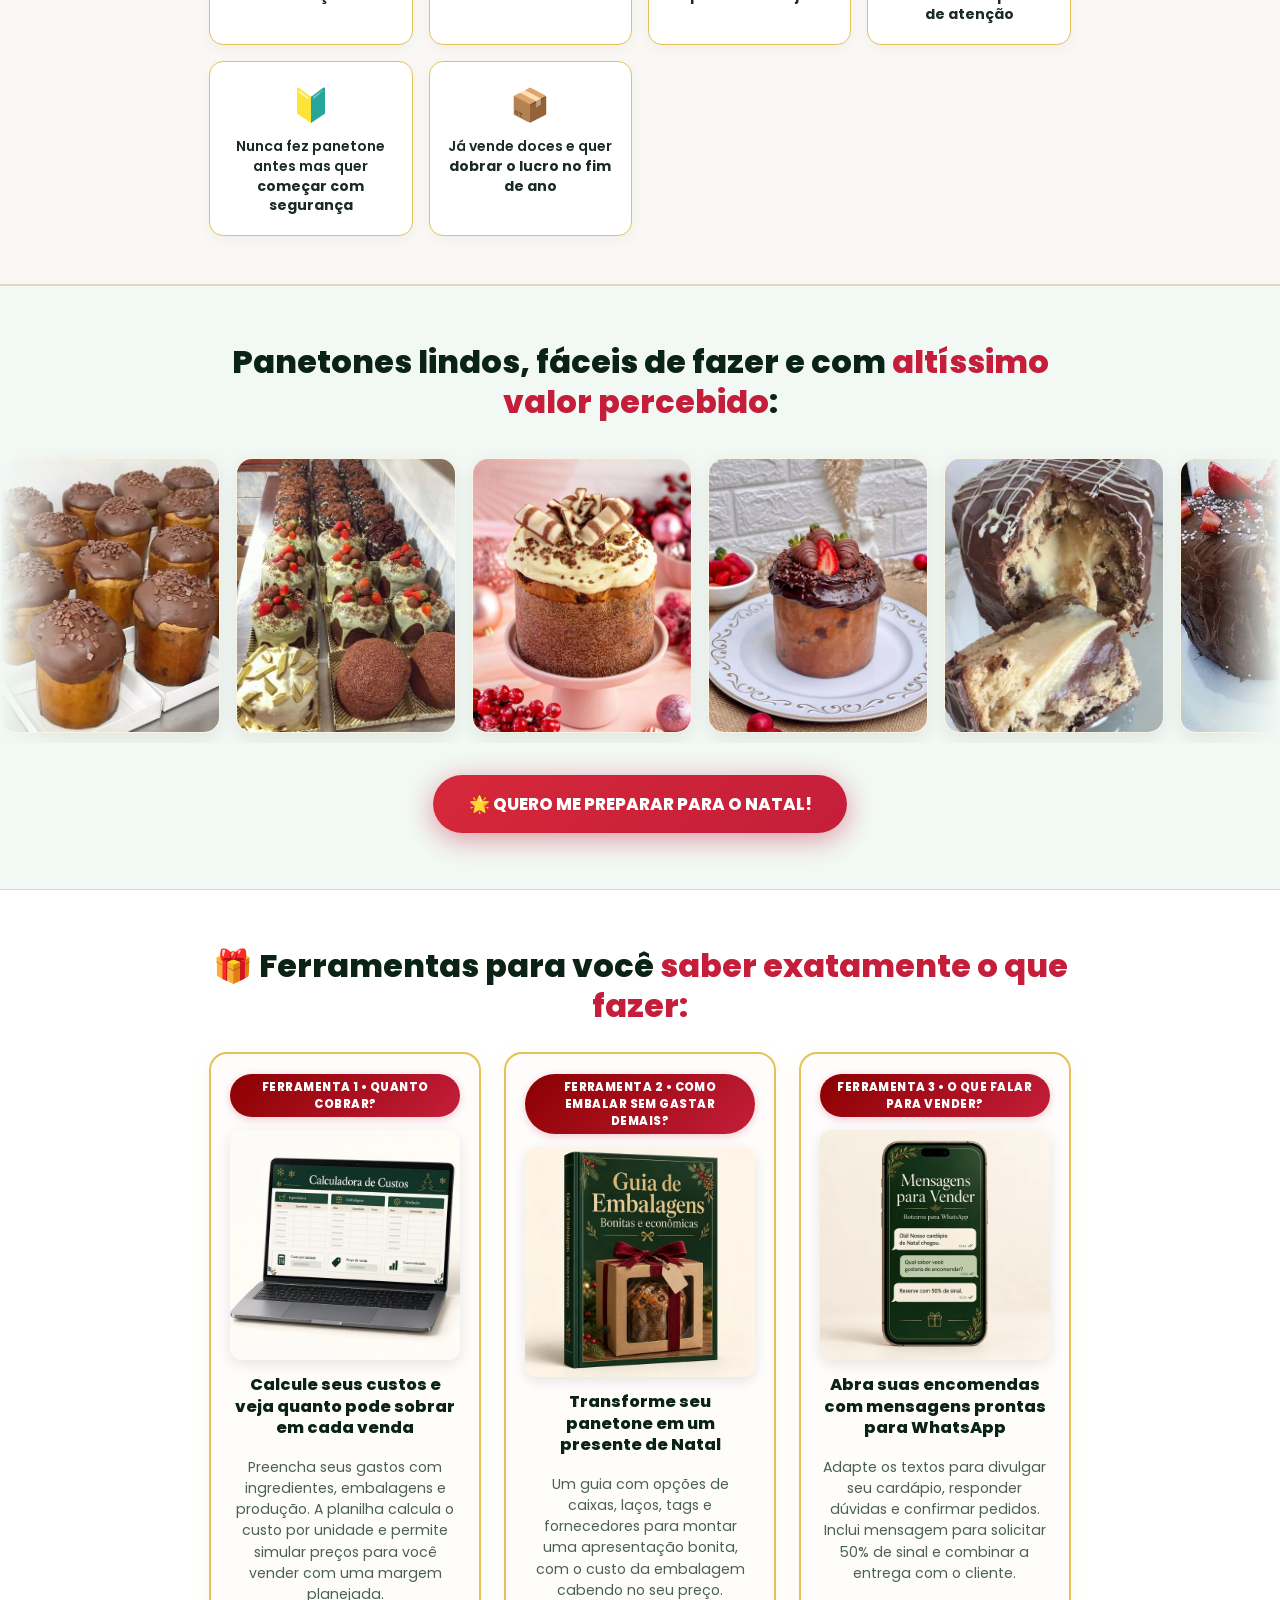
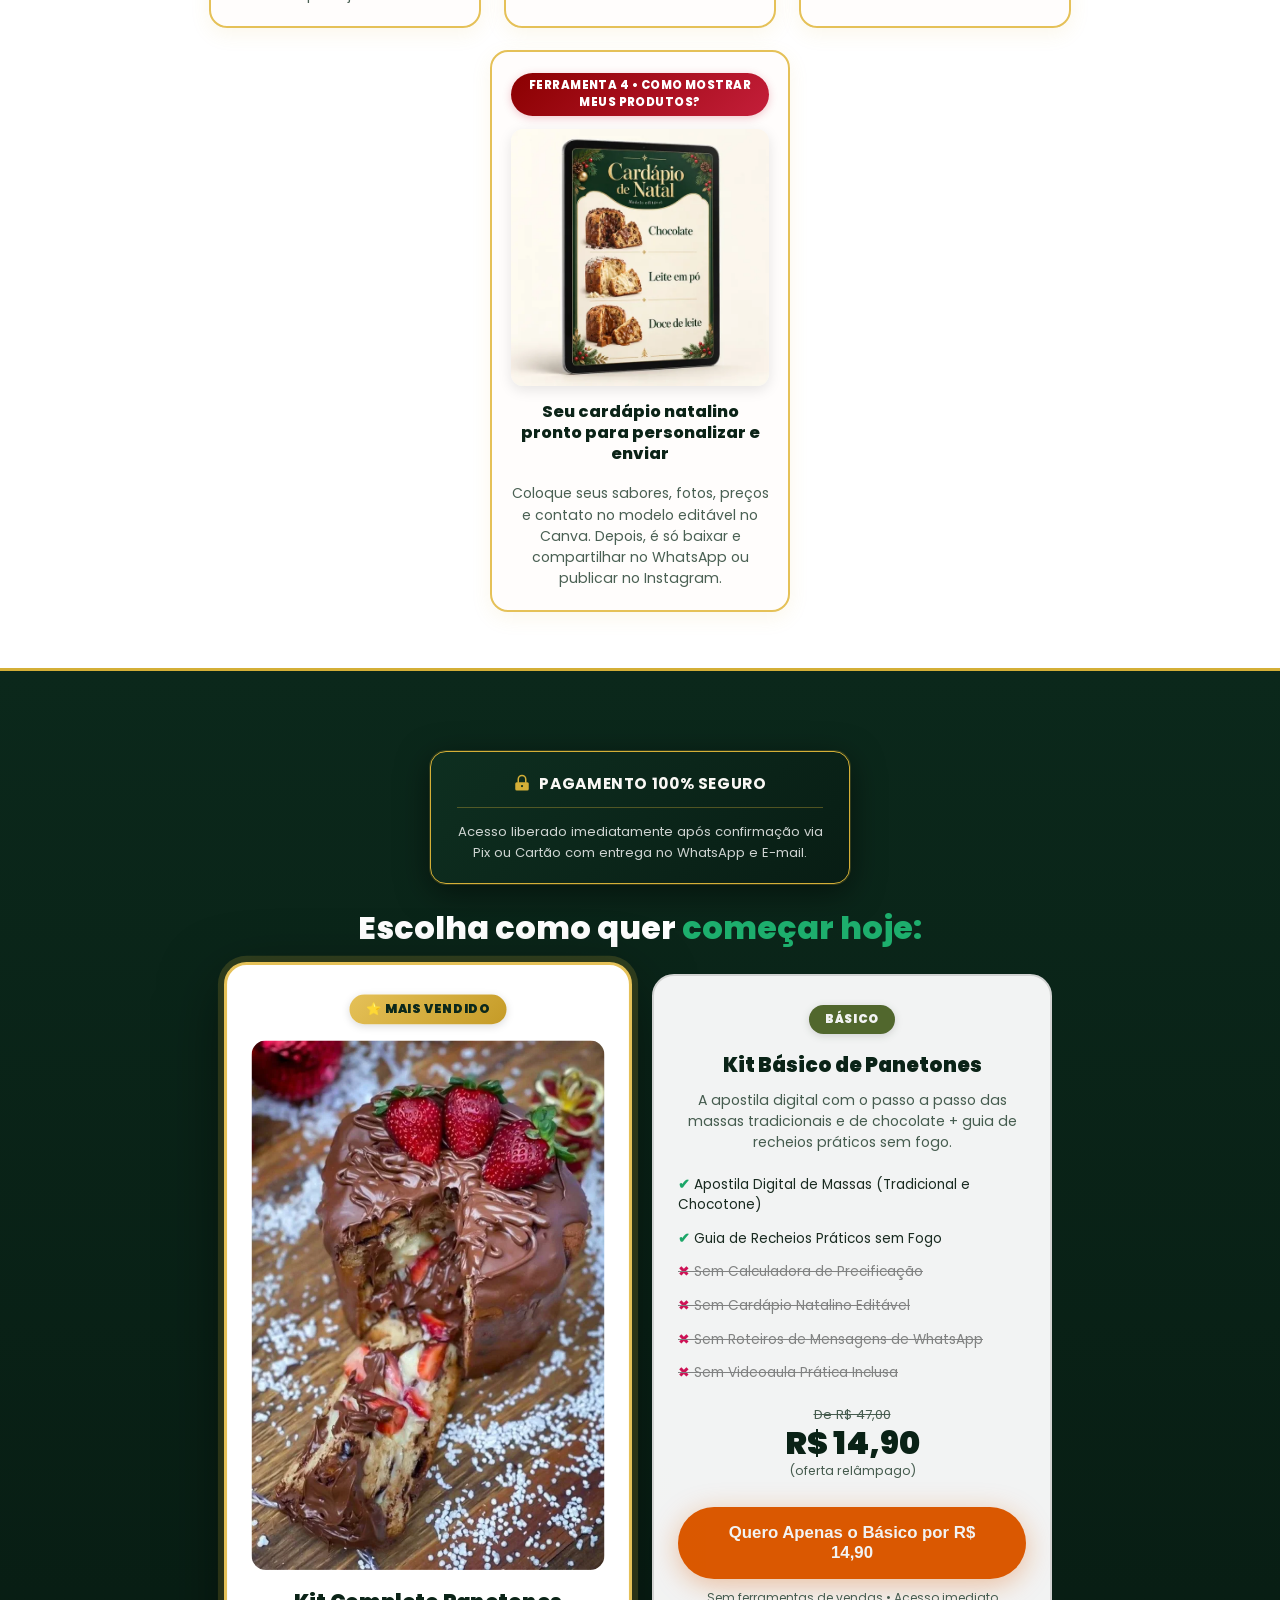
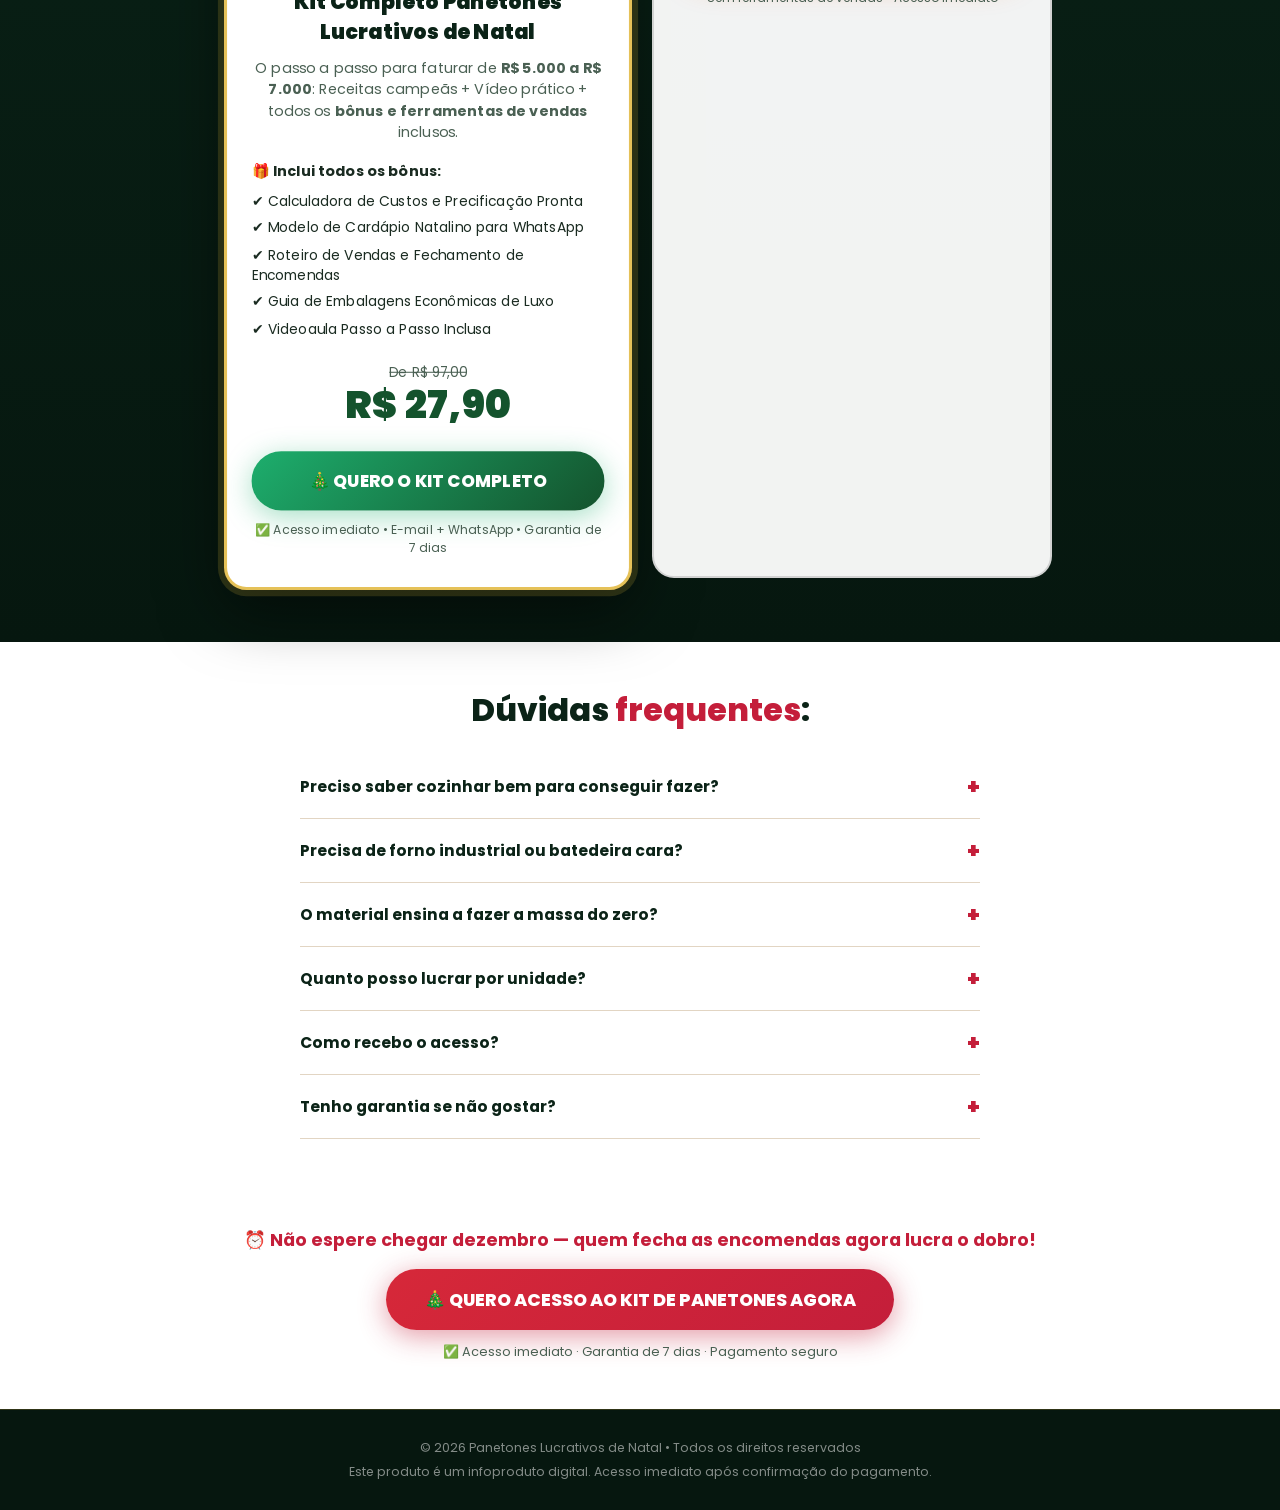
==== commit 9084ba85: "perf: optimize images to webp, inline critical css, add clarity and fix cls" ====
--- a/index.html
+++ b/index.html
@@ -1,6 +1,16 @@
 <!DOCTYPE html><html lang="pt-BR"><head>
+  <!-- Microsoft Clarity -->
+  <link rel="dns-prefetch" href="//www.clarity.ms">
+  <script type="text/javascript">
+      (function(c,l,a,r,i,t,y){
+          c[a]=c[a]||function(){(c[a].q=c[a].q||[]).push(arguments)};
+          t=l.createElement(r);t.async=1;t.src="https://www.clarity.ms/tag/"+i;
+          y=l.getElementsByTagName(r)[0];y.parentNode.insertBefore(t,y);
+      })(window, document, "clarity", "script", "yl9mpvc1qi");
+  </script>
   <meta charset="utf-8">
   <meta name="viewport" content="width=device-width, initial-scale=1.0">
+    <meta name="description" content="Aprenda a fazer Panetones e Chocotones Gourmet recheados e lucre de R$ 5.000 a R$ 7.000 neste Natal com receitas fáceis e precificação pronta.">
   <title>Panetone &amp; Chocotone Gourmet | Fature de R$ 5.000 a R$ 7.000 neste Natal</title>
 
   <!-- DNS prefetch -->
@@ -34,63 +44,15 @@
     currency: 'BRL'
   });
   </script>
-  <noscript><img height="1" width="1" style="display:none"
+  <noscript><img decoding="async" loading="lazy" height="1" width="1" style="display:none"
   src="https://www.facebook.com/tr?id=2475818256246010&ev=PageView&noscript=1"
   /></noscript>
   <!-- End Meta Pixel Code -->
 
-  <style>
-    *,*::before,*::after{box-sizing:border-box;margin:0;padding:0}
-    :root{
-      --red:#C41E3A;--red-dark:#8B0000;--red-pale:#FFF5F6;
-      --green:#1DAE6D;--green-pine:#14532D;--green-dark:#0B281B;--green-pale:#F2F9F5;
-      --gold:#D4AF37;--gold-border:#E5C158;
-      --dark:#0B2317;--text:#1A2B21;--muted:#4A6053;
-      --white:#FFFFFF;--cream:#FAF8F5;
-      --pink:#C41E3A;--pink-pale:#FAF7F2;
-    }
-    html{scroll-behavior:smooth}
-    body{
-      font-family:'Poppins',sans-serif;
-      background:#fff;color:var(--text);overflow-x:hidden;
-    }
-    .container{max-width:900px;margin:0 auto;padding:0 1.2rem}
-    img{max-width:100%;display:block;height:auto}
-    a{text-decoration:none}
-    #barra-promocao{
-      background:linear-gradient(90deg, #8B0000 0%, #C41E3A 50%, #8B0000 100%);
-      color:#fff;text-align:center;
-      padding:.7rem 1rem;font-size:.92rem;font-weight:700;
-      letter-spacing:.03em;position:sticky;top:0;z-index:999;
-      border-bottom:2px solid var(--gold);
-    }
-    .hero{background:linear-gradient(180deg, #FFFFFF 0%, #FAF8F5 100%);padding:3rem 0 2.5rem}
-    .hero-inner{text-align:center}
-    .hero-title{
-      font-size:clamp(1.7rem,5vw,2.8rem);font-weight:900;
-      line-height:1.2;color:var(--dark);margin-bottom:1.4rem
-    }
-    .highlight-pink{color:var(--red)}
-    .highlight-green{color:var(--green)}
-    .highlight-gold{color:#C59B27}
-    .mockup-wrap{margin:1.2rem auto;max-width:480px;width:100%}
-    .mockup-wrap img{border-radius:18px;width:100%;height:auto;box-shadow:0 8px 30px rgba(0,0,0,0.12)}
-    .cta-btn{
-      display:inline-block;padding:1rem 2.2rem;border-radius:50px;
-      font-size:1.05rem;font-weight:800;cursor:pointer;border:none;
-      text-align:center
-    }
-    .cta-main{background:linear-gradient(135deg, #D62839 0%, #C41E3A 100%);color:#fff;box-shadow:0 6px 28px rgba(196,30,58,.45)}
-    .urgency-badge{
-      display:inline-block;background:var(--red);color:#fff;
-      font-size:.78rem;font-weight:700;padding:.4rem 1.1rem;
-      border-radius:50px;margin-bottom:1rem;text-transform:uppercase;
-      box-shadow:0 4px 12px rgba(196,30,58,0.25)
-    }
-  </style>
+  <style>*,*::before,*::after{box-sizing:border-box;margin:0;padding:0}:root{--red:#C41E3A;--red-dark:#8B0000;--red-pale:#FFF5F6;--green:#1DAE6D;--green-pine:#14532D;--green-dark:#0B281B;--green-pale:#F2F9F5;--gold:#D4AF37;--gold-light:#FDF8E8;--gold-border:#E5C158;--orange:#E65C00;--dark:#0B2317;--text:#1A2B21;--muted:#4A6053;--white:#FFFFFF;--cream:#FAF8F5;--rose:#E2D5C3;--pink:#C41E3A;--pink-pale:#FAF7F2}html{scroll-behavior:smooth}body{font-family:'Poppins',sans-serif;background:#fff;color:var(--text);overflow-x:hidden}.container{max-width:900px;margin:0 auto;padding:0 1.2rem}img{max-width:100%;display:block;height:auto}a{text-decoration:none}#barra-promocao{background:linear-gradient(90deg,#8B0000 0%,#C41E3A 50%,#8B0000 100%);color:#fff;text-align:center;padding:.7rem 1rem;font-size:.92rem;font-weight:700;letter-spacing:.03em;position:sticky;top:0;z-index:999;contain:layout;border-bottom:2px solid var(--gold);box-shadow:0 2px 10px rgba(0,0,0,0.15)}.highlight-pink{color:#C41E3A}.highlight-red{color:#C41E3A}.highlight-green{color:var(--green)}.highlight-gold{color:#C59B27}.highlight-orange{color:var(--orange)}.cta-btn{display:inline-block;padding:1rem 2.2rem;border-radius:50px;font-size:1.05rem;font-weight:800;cursor:pointer;border:none;text-align:center;transition:transform .15s,box-shadow .15s,filter .15s}.cta-btn:hover{transform:translateY(-2px) scale(1.03);filter:brightness(1.06)}.cta-main{background:linear-gradient(135deg,#D62839 0%,#C41E3A 100%);color:#fff;box-shadow:0 6px 28px rgba(196,30,58,.45)}.cta-green{background:linear-gradient(135deg,#1DAE6D 0%,#14532D 100%);color:#fff;box-shadow:0 6px 28px rgba(29,174,109,.4)}.cta-pink{background:linear-gradient(135deg,#D62839 0%,#C41E3A 100%);color:#fff;box-shadow:0 6px 28px rgba(196,30,58,.45)}.cta-white{background:#fff;color:#C41E3A;box-shadow:0 4px 18px rgba(0,0,0,.18)}.cta-outline{background:transparent;color:var(--text);border:2px solid #ccc;box-shadow:none;font-size:.9rem}.cta-orange{background:#E65C00;color:#fff;box-shadow:0 6px 28px rgba(230,92,0,.35)}.hero{background:linear-gradient(180deg,#FFFFFF 0%,#FAF8F5 100%);position:relative;overflow:hidden;padding:3rem 0 2.5rem}.hero-inner{text-align:center;position:relative}.urgency-badge{display:inline-block;background:#C41E3A;color:#fff;font-size:.78rem;font-weight:700;letter-spacing:.08em;padding:.4rem 1.1rem;border-radius:50px;margin-bottom:1rem;text-transform:uppercase;box-shadow:0 4px 12px rgba(196,30,58,0.25)}.badge-video{display:inline-flex;align-items:center;gap:.4rem;background:#FDF8E8;border:1.5px solid var(--gold);color:#14532D;font-size:.82rem;font-weight:800;padding:.4rem 1.1rem;border-radius:50px;margin-bottom:1rem;text-transform:uppercase;letter-spacing:.03em;box-shadow:0 4px 12px rgba(212,175,55,0.15)}.hero-video-box{background:linear-gradient(135deg,#FDF8E8 0%,#FFFFFF 100%);border:2px dashed var(--gold);border-radius:16px;padding:1.1rem 1.4rem;max-width:580px;margin:0 auto 1.6rem;display:flex;align-items:center;gap:1.1rem;text-align:left;box-shadow:0 4px 20px rgba(212,175,55,0.12)}.video-play-icon{width:46px;height:46px;background:#C41E3A;color:#fff;border-radius:50%;display:flex;align-items:center;justify-content:center;font-size:1.2rem;flex-shrink:0;box-shadow:0 4px 14px rgba(196,30,58,0.4)}.hero-video-info .video-tag{display:inline-block;background:#14532D;color:#fff;font-size:0.72rem;font-weight:800;padding:0.2rem 0.6rem;border-radius:4px;text-transform:uppercase;letter-spacing:0.04em;margin-bottom:0.3rem}.hero-video-info p{font-size:0.92rem;color:var(--text);line-height:1.45;margin:0}.hero-video-info p strong{color:#C41E3A}.badge-canva{display:inline-block;background:#fff;border:2px solid #0061FF;color:#0061FF;font-size:.8rem;font-weight:700;padding:.3rem .9rem;border-radius:50px;margin-bottom:1rem}.hero-title{font-size:clamp(1.7rem,5vw,2.8rem);font-weight:900;line-height:1.2;color:var(--dark);margin-bottom:1.4rem}.mockup-wrap{margin:1rem auto;max-width:480px;width:100%;aspect-ratio:auto}.mockup-wrap img{width:100%;height:auto;display:block;border:none;outline:none}.hero-sub{font-size:1.05rem;color:var(--muted);margin-bottom:1.4rem;line-height:1.6}.checklist{list-style:none;display:inline-flex;flex-direction:column;gap:.5rem;text-align:left;margin-bottom:1.8rem}.checklist li{font-size:.97rem;font-weight:600}.check{color:var(--green);margin-right:.4rem}.entrega-icons{display:flex;align-items:center;justify-content:center;gap:1rem;flex-wrap:wrap;margin-top:1.4rem}.entrega-item{display:flex;flex-direction:column;align-items:center;gap:.3rem;font-size:.78rem;font-weight:600;color:var(--muted)}.entrega-item img{width:32px;height:32px;object-fit:contain}.entrega-sep{font-size:1.4rem;color:var(--muted)}.entrega-label{width:100%;text-align:center;font-size:.8rem;color:var(--muted);margin-top:.2rem}.proof-strip{background:var(--pink);color:#fff;padding:.9rem 1rem;text-align:center;font-size:.92rem;font-weight:700;letter-spacing:.01em}.proof-strip span{opacity:.9;font-weight:500}.sec-title{font-size:clamp(1.3rem,4vw,2rem);font-weight:800;line-height:1.25;margin-bottom:1.6rem;color:var(--dark)}.sec-title.center{text-align:center}.carousel-section{padding:3.5rem 0;overflow:hidden}.sec-1{background:#fff}.sec-2{background:var(--green-pale);border-top:1px solid var(--rose);border-bottom:1px solid var(--rose)}.carousel-track-wrap{overflow:hidden;width:100%;margin:0 0 .5rem;mask-image:linear-gradient(to right,transparent 0%,black 5%,black 95%,transparent 100%);-webkit-mask-image:linear-gradient(to right,transparent 0%,black 5%,black 95%,transparent 100%);padding:10px 0}.carousel-track{display:flex;gap:16px;will-change:transform;transform:translate3d(0,0,0);-webkit-transform:translate3d(0,0,0);backface-visibility:hidden;-webkit-backface-visibility:hidden;perspective:1000px;animation:scroll-left 22s linear infinite;width:max-content}.reverse-track{animation:scroll-right 24s linear infinite}.carousel-track-wrap:hover .carousel-track{animation-play-state:paused}@keyframes scroll-left{0%{transform:translate3d(0,0,0)}100%{transform:translate3d(-50%,0,0)}}@keyframes scroll-right{0%{transform:translate3d(-50%,0,0)}100%{transform:translate3d(0,0,0)}}.carousel-card{flex:0 0 auto;width:clamp(160px,35vw,220px);aspect-ratio:4 / 5;border-radius:16px;overflow:hidden;box-shadow:0 6px 20px rgba(0,0,0,.08);border:1px solid rgba(212,175,55,.15);background:#fff;transition:transform .3s cubic-bezier(0.2,0.8,0.2,1),box-shadow .3s ease;transform:translateZ(0)}.carousel-card:hover{transform:translateY(-4px) scale(1.02);box-shadow:0 12px 28px rgba(0,0,0,.15)}.carousel-card img{width:100%;height:100%;object-fit:cover;display:block;pointer-events:none;user-select:none}.benefits-section{padding:3rem 0;background:#fff}.benefits-grid{display:flex;flex-wrap:wrap;justify-content:center;gap:1.2rem;max-width:920px;margin:1.4rem auto 0}.benefit-box{border-radius:16px;padding:1.25rem 1.15rem;background:var(--cream);border:1.5px solid var(--gold-border);box-shadow:0 4px 14px rgba(0,0,0,.03);flex:1 1 260px;max-width:290px;text-align:left;display:flex;flex-direction:column}.benefit-icon{font-size:1.8rem;margin-bottom:.4rem}.benefit-title{font-size:1.05rem;font-weight:800;margin-bottom:.4rem;line-height:1.3}.benefit-title.pink{color:#C41E3A}.benefit-title.green{color:var(--green-pine)}.benefit-title.orange{color:var(--orange)}.benefit-box p{font-size:.88rem;line-height:1.45;color:var(--muted);margin-bottom:.4rem}.mini-check{list-style:none;margin-top:.4rem;display:flex;flex-direction:column;gap:.3rem;padding:0}.mini-check li::before{content:"✔ ";color:var(--green);font-weight:800}.mini-check li{font-size:.82rem;color:var(--text);line-height:1.35;font-weight:500}.forwho-section{padding:3rem 0;background:var(--cream);border-top:1px solid var(--rose);border-bottom:1px solid var(--rose)}.forwho-grid{display:grid;grid-template-columns:repeat(auto-fit,minmax(180px,1fr));gap:1rem;margin-top:1.4rem}.forwho-card{background:#fff;border-radius:14px;padding:1.2rem 1rem;text-align:center;border:1.5px solid var(--gold-border);box-shadow:0 4px 14px rgba(0,0,0,.04)}.forwho-card .fw-icon{font-size:2rem;margin-bottom:.5rem}.forwho-card p{font-size:.88rem;font-weight:600;color:var(--text);line-height:1.4}.urgency-section{background:linear-gradient(135deg,#8B0000 0%,#C41E3A 100%);color:#fff;padding:2.5rem 0;border-top:2px solid var(--gold);border-bottom:2px solid var(--gold)}.urgency-inner{display:flex;align-items:center;justify-content:space-between;flex-wrap:wrap;gap:1.5rem}.urgency-text h2{font-size:1.5rem;font-weight:900;margin-bottom:.4rem}.urgency-text p{font-size:.92rem;opacity:.9;max-width:480px}.bonus-section{padding:3.5rem 0;background:#fff}.bonus-grid{display:flex;flex-wrap:wrap;gap:1.4rem;margin-top:1.6rem;justify-content:center}.bonus-box{background:#FFFDFC;border:2px solid var(--gold-border);border-radius:18px;padding:1.3rem 1.2rem;text-align:center;flex:1 1 260px;max-width:300px;box-shadow:0 6px 20px rgba(212,175,55,0.1);transition:transform .2s,box-shadow .2s;display:flex;flex-direction:column}.bonus-box:hover{transform:translateY(-4px);box-shadow:0 10px 28px rgba(212,175,55,0.2)}.bonus-label{display:inline-block;background:linear-gradient(135deg,#8B0000 0%,#C41E3A 100%);color:#fff;font-size:.72rem;font-weight:800;padding:.28rem .8rem;border-radius:50px;margin-bottom:.8rem;letter-spacing:.04em;text-transform:uppercase;box-shadow:0 2px 8px rgba(196,30,58,0.25)}.bonus-box h3{font-size:1.02rem;font-weight:800;margin-bottom:.6rem;line-height:1.3;color:var(--dark)}.bonus-img-slot{width:100%;border-radius:12px;overflow:hidden;aspect-ratio:1 / 1;margin-bottom:0.9rem;box-shadow:0 4px 14px rgba(0,0,0,0.1);background:#fdfdfd}.bonus-img-slot img{width:100%;height:100%;object-fit:cover;display:block}.offer-section{padding:3.5rem 0 4rem;background:linear-gradient(180deg,#0B281B 0%,#06170F 100%);border-top:3px solid var(--gold)}.offer-section .sec-title{color:#fff}.offers-row{display:flex;gap:1.5rem;justify-content:center;flex-wrap:wrap;margin-top:1.4rem}.offer-card{background:#fff;border-radius:22px;padding:1.8rem 1.5rem;flex:1 1 280px;max-width:400px;position:relative;text-align:center}.offer-card.featured{border:3px solid var(--gold-border);box-shadow:0 0 0 6px rgba(212,175,55,.18),0 20px 60px rgba(0,0,0,.5);transform:scale(1.02)}.offer-card.basic{border:2px solid #ddd;opacity:.95}.offer-tag{display:inline-block;background:linear-gradient(135deg,#E5C158 0%,#C59B27 100%);color:#0B281B;font-size:.75rem;font-weight:900;padding:.35rem 1rem;border-radius:50px;margin-bottom:1rem;letter-spacing:.06em;box-shadow:0 2px 8px rgba(0,0,0,.15)}.basic-tag{background:#556B2F;color:#fff}.offer-image{width:100%;max-width:100%;height:auto;display:block;border-radius:12px;margin-bottom:1rem;object-fit:cover}.offer-name{font-size:1.25rem;font-weight:900;color:var(--dark);margin-bottom:.6rem}.offer-desc{font-size:.88rem;color:var(--muted);line-height:1.5;margin-bottom:1rem}.offer-bonus-list{text-align:left;margin-bottom:1.2rem}.offer-bonus-list p{font-size:.88rem;font-weight:700;margin-bottom:.4rem}.offer-bonus-list ul{list-style:none}.offer-bonus-list li{font-size:.85rem;color:var(--text);padding:.2rem 0}.offer-price-block{margin:1rem 0 1.2rem}.price-from{display:block;font-size:.82rem;color:var(--muted);text-decoration:line-through;margin-bottom:.1rem}.price-main{display:block;font-size:2.4rem;font-weight:900;color:var(--green-pine);line-height:1}.price-main.small-price{font-size:2rem;color:var(--dark)}.price-note{font-size:.78rem;color:var(--muted);margin-top:.2rem;display:block}.offer-cta{width:100%;margin-top:.5rem}.offer-note{font-size:.75rem;color:var(--muted);margin-top:.6rem}.faq-section{padding:3rem 0;background:#fff}.faq-list{max-width:680px;margin:1.6rem auto 0}.faq-item{border-bottom:1.5px solid var(--rose);padding:1rem 0}.faq-q{font-size:.97rem;font-weight:700;cursor:pointer;display:flex;justify-content:space-between;align-items:center;gap:.5rem;contain:layout;color:var(--dark)}.faq-q::after{content:'+';font-size:1.3rem;color:#C41E3A;font-weight:900;flex-shrink:0}.faq-item.open .faq-q::after{content:'−'}.faq-a{display:none;font-size:.88rem;color:var(--muted);line-height:1.6;padding-top:.6rem}.faq-item.open .faq-a{display:block}.cta-block{padding:2.5rem 0}.popup-overlay{display:none;position:fixed;inset:0;background:rgba(11,40,27,.8);z-index:9999;align-items:center;justify-content:center;padding:1rem}.popup-overlay.active{display:flex}.popup-box{background:#fff;border:2px solid var(--gold-border);border-radius:22px;padding:2rem 1.8rem;max-width:480px;width:100%;text-align:center;position:relative;box-shadow:0 20px 80px rgba(0,0,0,.45);animation:popup-in .35s cubic-bezier(.34,1.56,.64,1)}@keyframes popup-in{from{transform:scale(.8) translateY(30px);opacity:0}to{transform:scale(1) translateY(0);opacity:1}}.popup-close{position:absolute;top:1rem;right:1rem;background:none;border:none;font-size:1.1rem;color:var(--muted);cursor:pointer}.popup-tag{display:inline-block;background:var(--orange);color:#fff;font-size:.75rem;font-weight:800;padding:.3rem .9rem;border-radius:50px;margin-bottom:.8rem;letter-spacing:.07em}.popup-title{font-size:1.55rem;font-weight:900;line-height:1.2;margin-bottom:.8rem;color:var(--dark)}.popup-desc{font-size:.9rem;color:var(--muted);margin-bottom:.6rem;line-height:1.5}.popup-acesso{font-size:.82rem;color:var(--green);font-weight:700;margin-bottom:1.2rem}.popup-cta{width:100%;margin-bottom:.8rem;font-size:1rem}.popup-cta-secondary{width:100%;font-size:1rem}.footer{background:#06170F;color:rgba(255,255,255,.5);text-align:center;padding:1.8rem 1rem;font-size:.78rem;border-top:1px solid rgba(212,175,55,.2)}@media (max-width:600px){.offer-card.featured{transform:none}.urgency-inner{flex-direction:column;text-align:center}.guarantee-text{text-align:center}.step-arrow{display:none}.bonus-box{flex:1 1 100%;max-width:100%}}@media (prefers-reduced-motion:reduce){.carousel-track,.reverse-track{animation-play-state:paused}.cta-btn:hover{transform:none}}</style>
 
   <!-- style.css -->
-  <link rel="stylesheet" href="css/style.css?v=2">
+  
 
 </head>
 
@@ -101,6 +63,7 @@
     <span id="contador">⏰ OFERTA ANTECIPADA DE NATAL ENCERRA EM: 15:00</span>
   </div>
 
+  <main>
   <!-- ===== HERO ===== -->
   <section class="hero">
     <div class="hero-inner container">
@@ -129,7 +92,7 @@
       <div class="mockup-wrap">
         <a href="#oferta">
           <div class="mockup-placeholder">
-            <img src="images/panetone-morangos-corte.jpg" alt="Panetone e Chocotone Trufado Recheado" width="480" height="480" fetchpriority="high" loading="eager" decoding="sync">
+            <img fetchpriority="high" loading="eager" decoding="async" src="images/panetone-morangos-corte.webp" alt="Panetone e Chocotone Trufado Recheado" width="480" height="480"   >
           </div>
         </a>
       </div>
@@ -147,12 +110,12 @@
 
       <div class="entrega-icons">
         <div class="entrega-item">
-          <img src="images/WhatsApp_icon.png" alt="WhatsApp" width="32" height="32" loading="lazy">
+          <img decoding="async" src="images/WhatsApp_icon.webp" alt="WhatsApp" width="32" height="32" loading="lazy">
           <span>WhatsApp</span>
         </div>
         <span class="entrega-sep">+</span>
         <div class="entrega-item">
-          <img src="images/Gmail_Icon.png" alt="E-mail" width="32" height="32" loading="lazy">
+          <img decoding="async" src="images/Gmail_Icon.webp" alt="E-mail" width="32" height="32" loading="lazy">
           <span>E-mail</span>
         </div>
         <p class="entrega-label">Acesso imediato direto no seu e-mail e no seu WhatsApp</p>
@@ -171,24 +134,24 @@
 
     <div class="carousel-track-wrap">
       <div class="carousel-track" id="track1">
-        <div class="carousel-card"><img src="images/chocotone-morangos-creme-branco.png" alt="Chocotone Sensação de Morango" width="210" height="210" loading="lazy"></div>
-        <div class="carousel-card"><img src="images/chocotone-dois-amores-corte.jpg" alt="Chocotone Dois Amores" width="210" height="210" loading="lazy"></div>
-        <div class="carousel-card"><img src="images/panetone-ninho-nutella-vulcao.jpg" alt="Panetone Vulcão Ninho e Nutella" width="210" height="210" loading="lazy"></div>
-        <div class="carousel-card"><img src="images/chocotone-vulcao-brigadeiro.jpg" alt="Chocotone Vulcão de Brigadeiro" width="210" height="210" loading="lazy"></div>
-        <div class="carousel-card"><img src="images/panetone-morangos-prato.jpg" alt="Panetone Trufado em Prato de Ceia" width="210" height="210" loading="lazy"></div>
-        <div class="carousel-card"><img src="images/panetone-ninho-kinder.jpg" alt="Panetone Kinder Bueno" width="210" height="210" loading="lazy"></div>
-        <div class="carousel-card"><img src="images/producao-bancada-lote.jpg" alt="Produção em Bancada" width="210" height="210" loading="lazy"></div>
-        <div class="carousel-card"><img src="images/minipanetones-caixas-lembrancinha.jpg" alt="Minipanetones para Lembrancinhas" width="210" height="210" loading="lazy"></div>
+        <div class="carousel-card"><img decoding="async" src="images/chocotone-morangos-creme-branco.webp" alt="Chocotone Sensação de Morango" width="210" height="210" loading="lazy"></div>
+        <div class="carousel-card"><img decoding="async" src="images/chocotone-dois-amores-corte.webp" alt="Chocotone Dois Amores" width="210" height="210" loading="lazy"></div>
+        <div class="carousel-card"><img decoding="async" src="images/panetone-ninho-nutella-vulcao.webp" alt="Panetone Vulcão Ninho e Nutella" width="210" height="210" loading="lazy"></div>
+        <div class="carousel-card"><img decoding="async" src="images/chocotone-vulcao-brigadeiro.webp" alt="Chocotone Vulcão de Brigadeiro" width="210" height="210" loading="lazy"></div>
+        <div class="carousel-card"><img decoding="async" src="images/panetone-morangos-prato.webp" alt="Panetone Trufado em Prato de Ceia" width="210" height="210" loading="lazy"></div>
+        <div class="carousel-card"><img decoding="async" src="images/panetone-ninho-kinder.webp" alt="Panetone Kinder Bueno" width="210" height="210" loading="lazy"></div>
+        <div class="carousel-card"><img decoding="async" src="images/producao-bancada-lote.webp" alt="Produção em Bancada" width="210" height="210" loading="lazy"></div>
+        <div class="carousel-card"><img decoding="async" src="images/minipanetones-caixas-lembrancinha.webp" alt="Minipanetones para Lembrancinhas" width="210" height="210" loading="lazy"></div>
         
         <!-- DUPLICAÇÃO PARA EFEITO LOOP INFINITO -->
-        <div class="carousel-card"><img src="images/chocotone-morangos-creme-branco.png" alt="Chocotone Sensação de Morango" width="210" height="210" loading="lazy"></div>
-        <div class="carousel-card"><img src="images/chocotone-dois-amores-corte.jpg" alt="Chocotone Dois Amores" width="210" height="210" loading="lazy"></div>
-        <div class="carousel-card"><img src="images/panetone-ninho-nutella-vulcao.jpg" alt="Panetone Vulcão Ninho e Nutella" width="210" height="210" loading="lazy"></div>
-        <div class="carousel-card"><img src="images/chocotone-vulcao-brigadeiro.jpg" alt="Chocotone Vulcão de Brigadeiro" width="210" height="210" loading="lazy"></div>
-        <div class="carousel-card"><img src="images/panetone-morangos-prato.jpg" alt="Panetone Trufado em Prato de Ceia" width="210" height="210" loading="lazy"></div>
-        <div class="carousel-card"><img src="images/panetone-ninho-kinder.jpg" alt="Panetone Kinder Bueno" width="210" height="210" loading="lazy"></div>
-        <div class="carousel-card"><img src="images/producao-bancada-lote.jpg" alt="Produção em Bancada" width="210" height="210" loading="lazy"></div>
-        <div class="carousel-card"><img src="images/minipanetones-caixas-lembrancinha.jpg" alt="Minipanetones para Lembrancinhas" width="210" height="210" loading="lazy"></div>
+        <div class="carousel-card"><img decoding="async" src="images/chocotone-morangos-creme-branco.webp" alt="Chocotone Sensação de Morango" width="210" height="210" loading="lazy"></div>
+        <div class="carousel-card"><img decoding="async" src="images/chocotone-dois-amores-corte.webp" alt="Chocotone Dois Amores" width="210" height="210" loading="lazy"></div>
+        <div class="carousel-card"><img decoding="async" src="images/panetone-ninho-nutella-vulcao.webp" alt="Panetone Vulcão Ninho e Nutella" width="210" height="210" loading="lazy"></div>
+        <div class="carousel-card"><img decoding="async" src="images/chocotone-vulcao-brigadeiro.webp" alt="Chocotone Vulcão de Brigadeiro" width="210" height="210" loading="lazy"></div>
+        <div class="carousel-card"><img decoding="async" src="images/panetone-morangos-prato.webp" alt="Panetone Trufado em Prato de Ceia" width="210" height="210" loading="lazy"></div>
+        <div class="carousel-card"><img decoding="async" src="images/panetone-ninho-kinder.webp" alt="Panetone Kinder Bueno" width="210" height="210" loading="lazy"></div>
+        <div class="carousel-card"><img decoding="async" src="images/producao-bancada-lote.webp" alt="Produção em Bancada" width="210" height="210" loading="lazy"></div>
+        <div class="carousel-card"><img decoding="async" src="images/minipanetones-caixas-lembrancinha.webp" alt="Minipanetones para Lembrancinhas" width="210" height="210" loading="lazy"></div>
       </div>
     </div>
 
@@ -286,24 +249,24 @@
 
     <div class="carousel-track-wrap">
       <div class="carousel-track reverse-track" id="track2">
-        <div class="carousel-card"><img src="images/minipanetones-caixas-lembrancinha.jpg" alt="Minipanetones para Lembrancinhas" width="210" height="210" loading="lazy"></div>
-        <div class="carousel-card"><img src="images/producao-bancada-lote.jpg" alt="Produção em Bancada" width="210" height="210" loading="lazy"></div>
-        <div class="carousel-card"><img src="images/panetone-ninho-kinder.jpg" alt="Panetone Kinder Bueno" width="210" height="210" loading="lazy"></div>
-        <div class="carousel-card"><img src="images/panetone-morangos-prato.jpg" alt="Panetone no Prato" width="210" height="210" loading="lazy"></div>
-        <div class="carousel-card"><img src="images/chocotone-dois-amores-corte.jpg" alt="Chocotone Dois Amores" width="210" height="210" loading="lazy"></div>
-        <div class="carousel-card"><img src="images/chocotone-morangos-creme-branco.png" alt="Chocotone Sensação Morango" width="210" height="210" loading="lazy"></div>
-        <div class="carousel-card"><img src="images/panetone-ninho-nutella-vulcao.jpg" alt="Vulcão Ninho e Nutella" width="210" height="210" loading="lazy"></div>
-        <div class="carousel-card"><img src="images/chocotone-vulcao-brigadeiro.jpg" alt="Chocotone Vulcão Brigadeiro" width="210" height="210" loading="lazy"></div>
+        <div class="carousel-card"><img decoding="async" src="images/minipanetones-caixas-lembrancinha.webp" alt="Minipanetones para Lembrancinhas" width="210" height="210" loading="lazy"></div>
+        <div class="carousel-card"><img decoding="async" src="images/producao-bancada-lote.webp" alt="Produção em Bancada" width="210" height="210" loading="lazy"></div>
+        <div class="carousel-card"><img decoding="async" src="images/panetone-ninho-kinder.webp" alt="Panetone Kinder Bueno" width="210" height="210" loading="lazy"></div>
+        <div class="carousel-card"><img decoding="async" src="images/panetone-morangos-prato.webp" alt="Panetone no Prato" width="210" height="210" loading="lazy"></div>
+        <div class="carousel-card"><img decoding="async" src="images/chocotone-dois-amores-corte.webp" alt="Chocotone Dois Amores" width="210" height="210" loading="lazy"></div>
+        <div class="carousel-card"><img decoding="async" src="images/chocotone-morangos-creme-branco.webp" alt="Chocotone Sensação Morango" width="210" height="210" loading="lazy"></div>
+        <div class="carousel-card"><img decoding="async" src="images/panetone-ninho-nutella-vulcao.webp" alt="Vulcão Ninho e Nutella" width="210" height="210" loading="lazy"></div>
+        <div class="carousel-card"><img decoding="async" src="images/chocotone-vulcao-brigadeiro.webp" alt="Chocotone Vulcão Brigadeiro" width="210" height="210" loading="lazy"></div>
 
         <!-- DUPLICAÇÃO PARA EFEITO LOOP -->
-        <div class="carousel-card"><img src="images/minipanetones-caixas-lembrancinha.jpg" alt="Minipanetones para Lembrancinhas" width="210" height="210" loading="lazy"></div>
-        <div class="carousel-card"><img src="images/producao-bancada-lote.jpg" alt="Produção em Bancada" width="210" height="210" loading="lazy"></div>
-        <div class="carousel-card"><img src="images/panetone-ninho-kinder.jpg" alt="Panetone Kinder Bueno" width="210" height="210" loading="lazy"></div>
-        <div class="carousel-card"><img src="images/panetone-morangos-prato.jpg" alt="Panetone no Prato" width="210" height="210" loading="lazy"></div>
-        <div class="carousel-card"><img src="images/chocotone-dois-amores-corte.jpg" alt="Chocotone Dois Amores" width="210" height="210" loading="lazy"></div>
-        <div class="carousel-card"><img src="images/chocotone-morangos-creme-branco.png" alt="Chocotone Sensação Morango" width="210" height="210" loading="lazy"></div>
-        <div class="carousel-card"><img src="images/panetone-ninho-nutella-vulcao.jpg" alt="Vulcão Ninho e Nutella" width="210" height="210" loading="lazy"></div>
-        <div class="carousel-card"><img src="images/chocotone-vulcao-brigadeiro.jpg" alt="Chocotone Vulcão Brigadeiro" width="210" height="210" loading="lazy"></div>
+        <div class="carousel-card"><img decoding="async" src="images/minipanetones-caixas-lembrancinha.webp" alt="Minipanetones para Lembrancinhas" width="210" height="210" loading="lazy"></div>
+        <div class="carousel-card"><img decoding="async" src="images/producao-bancada-lote.webp" alt="Produção em Bancada" width="210" height="210" loading="lazy"></div>
+        <div class="carousel-card"><img decoding="async" src="images/panetone-ninho-kinder.webp" alt="Panetone Kinder Bueno" width="210" height="210" loading="lazy"></div>
+        <div class="carousel-card"><img decoding="async" src="images/panetone-morangos-prato.webp" alt="Panetone no Prato" width="210" height="210" loading="lazy"></div>
+        <div class="carousel-card"><img decoding="async" src="images/chocotone-dois-amores-corte.webp" alt="Chocotone Dois Amores" width="210" height="210" loading="lazy"></div>
+        <div class="carousel-card"><img decoding="async" src="images/chocotone-morangos-creme-branco.webp" alt="Chocotone Sensação Morango" width="210" height="210" loading="lazy"></div>
+        <div class="carousel-card"><img decoding="async" src="images/panetone-ninho-nutella-vulcao.webp" alt="Vulcão Ninho e Nutella" width="210" height="210" loading="lazy"></div>
+        <div class="carousel-card"><img decoding="async" src="images/chocotone-vulcao-brigadeiro.webp" alt="Chocotone Vulcão Brigadeiro" width="210" height="210" loading="lazy"></div>
       </div>
     </div>
 
@@ -322,7 +285,7 @@
         <div class="bonus-box">
           <div class="bonus-label">FERRAMENTA 1 • QUANTO COBRAR?</div>
           <div class="bonus-img-slot">
-            <img src="images/mockup-calculadora-custos.jpg" alt="Calculadora de Custos e Precificação" width="300" height="300" loading="lazy">
+            <img decoding="async" src="images/mockup-calculadora-custos.webp" alt="Calculadora de Custos e Precificação" width="300" height="300" loading="lazy">
           </div>
           <h3>Calcule seus custos e veja quanto pode sobrar em cada venda</h3>
           <p style="font-size:0.88rem;color:var(--muted);margin-top:0.6rem;line-height:1.5;">Preencha seus gastos com ingredientes, embalagens e produção. A planilha calcula o custo por unidade e permite simular preços para você vender com uma margem planejada.</p>
@@ -332,7 +295,7 @@
         <div class="bonus-box">
           <div class="bonus-label">FERRAMENTA 2 • COMO EMBALAR SEM GASTAR DEMAIS?</div>
           <div class="bonus-img-slot">
-            <img src="images/mockup-guia-embalagens.jpg" alt="Guia de Embalagens Bonitas e Econômicas" width="300" height="300" loading="lazy">
+            <img decoding="async" src="images/mockup-guia-embalagens.webp" alt="Guia de Embalagens Bonitas e Econômicas" width="300" height="300" loading="lazy">
           </div>
           <h3>Transforme seu panetone em um presente de Natal</h3>
           <p style="font-size:0.88rem;color:var(--muted);margin-top:0.6rem;line-height:1.5;">Um guia com opções de caixas, laços, tags e fornecedores para montar uma apresentação bonita, com o custo da embalagem cabendo no seu preço.</p>
@@ -342,7 +305,7 @@
         <div class="bonus-box">
           <div class="bonus-label">FERRAMENTA 3 • O QUE FALAR PARA VENDER?</div>
           <div class="bonus-img-slot">
-            <img src="images/mockup-mensagens-whatsapp.jpg" alt="Roteiros e Mensagens para WhatsApp" width="300" height="300" loading="lazy">
+            <img decoding="async" src="images/mockup-mensagens-whatsapp.webp" alt="Roteiros e Mensagens para WhatsApp" width="300" height="300" loading="lazy">
           </div>
           <h3>Abra suas encomendas com mensagens prontas para WhatsApp</h3>
           <p style="font-size:0.88rem;color:var(--muted);margin-top:0.6rem;line-height:1.5;">Adapte os textos para divulgar seu cardápio, responder dúvidas e confirmar pedidos. Inclui mensagem para solicitar 50% de sinal e combinar a entrega com o cliente.</p>
@@ -352,7 +315,7 @@
         <div class="bonus-box">
           <div class="bonus-label">FERRAMENTA 4 • COMO MOSTRAR MEUS PRODUTOS?</div>
           <div class="bonus-img-slot">
-            <img src="images/mockup-cardapio-natal.jpg" alt="Cardápio de Natal Modelo Editável" width="300" height="300" loading="lazy">
+            <img decoding="async" src="images/mockup-cardapio-natal.webp" alt="Cardápio de Natal Modelo Editável" width="300" height="300" loading="lazy">
           </div>
           <h3>Seu cardápio natalino pronto para personalizar e enviar</h3>
           <p style="font-size:0.88rem;color:var(--muted);margin-top:0.6rem;line-height:1.5;">Coloque seus sabores, fotos, preços e contato no modelo editável no Canva. Depois, é só baixar e compartilhar no WhatsApp ou publicar no Instagram.</p>
@@ -389,7 +352,7 @@
         <!-- COMPLETO -->
         <div class="offer-card featured">
           <div class="offer-tag">⭐ MAIS VENDIDO</div>
-          <img src="images/panetone-morangos-corte.jpg" alt="Kit Completo Panetones Lucrativos" class="offer-image" width="400" height="400" loading="lazy" style="border-radius:14px;margin-bottom:1rem;">
+          <img fetchpriority="high" loading="eager" decoding="async" src="images/panetone-morangos-corte.webp" alt="Kit Completo Panetones Lucrativos" class="offer-image" width="400" height="400"  style="border-radius:14px;margin-bottom:1rem;">
           <h3 class="offer-name">Kit Completo Panetones Lucrativos de Natal</h3>
           <p class="offer-desc">O passo a passo para faturar de <strong>R$ 5.000 a R$ 7.000</strong>: Receitas campeãs + Vídeo prático + todos os <strong>bônus e ferramentas de vendas</strong> inclusos.</p>
           <div class="offer-bonus-list">
@@ -497,6 +460,7 @@
     </div>
   </div>
 
+  </main>
   <!-- ===== FOOTER ===== -->
   <footer class="footer">
     <p>© 2026 Panetones Lucrativos de Natal • Todos os direitos reservados</p>
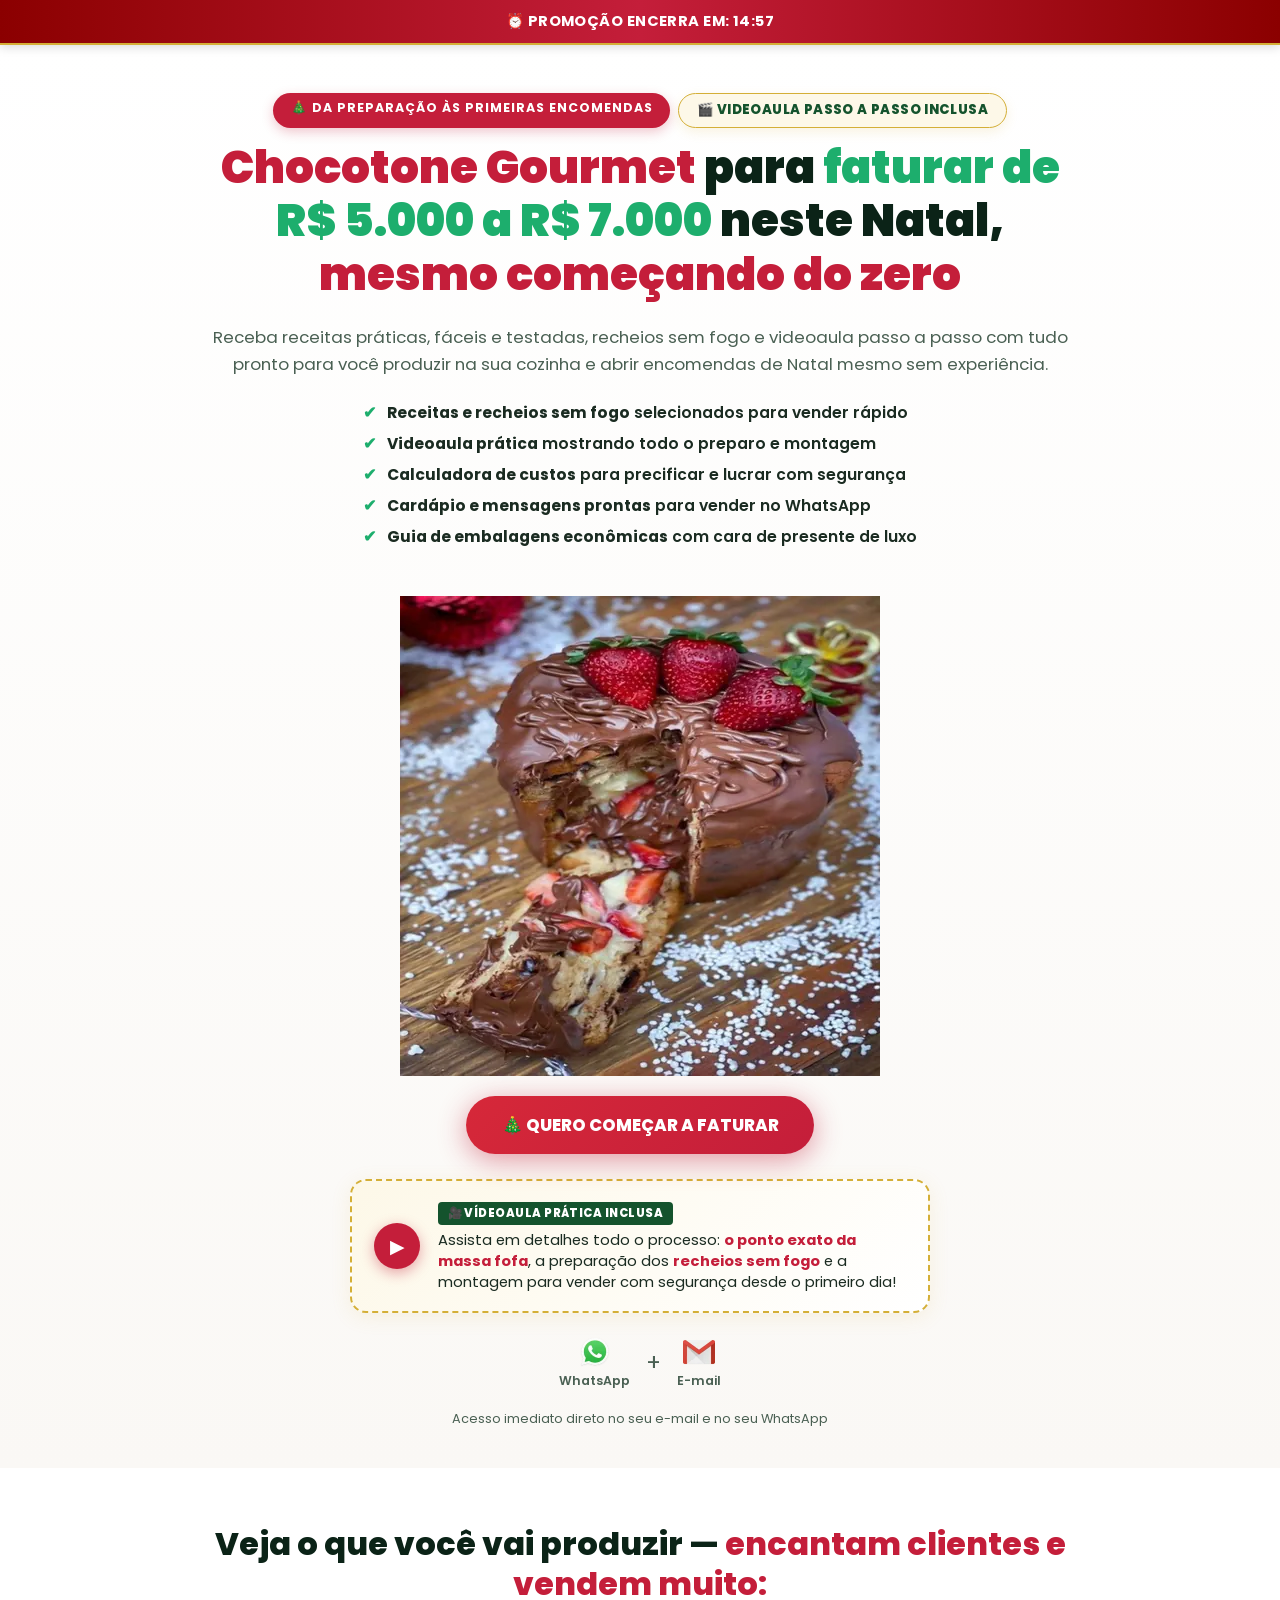
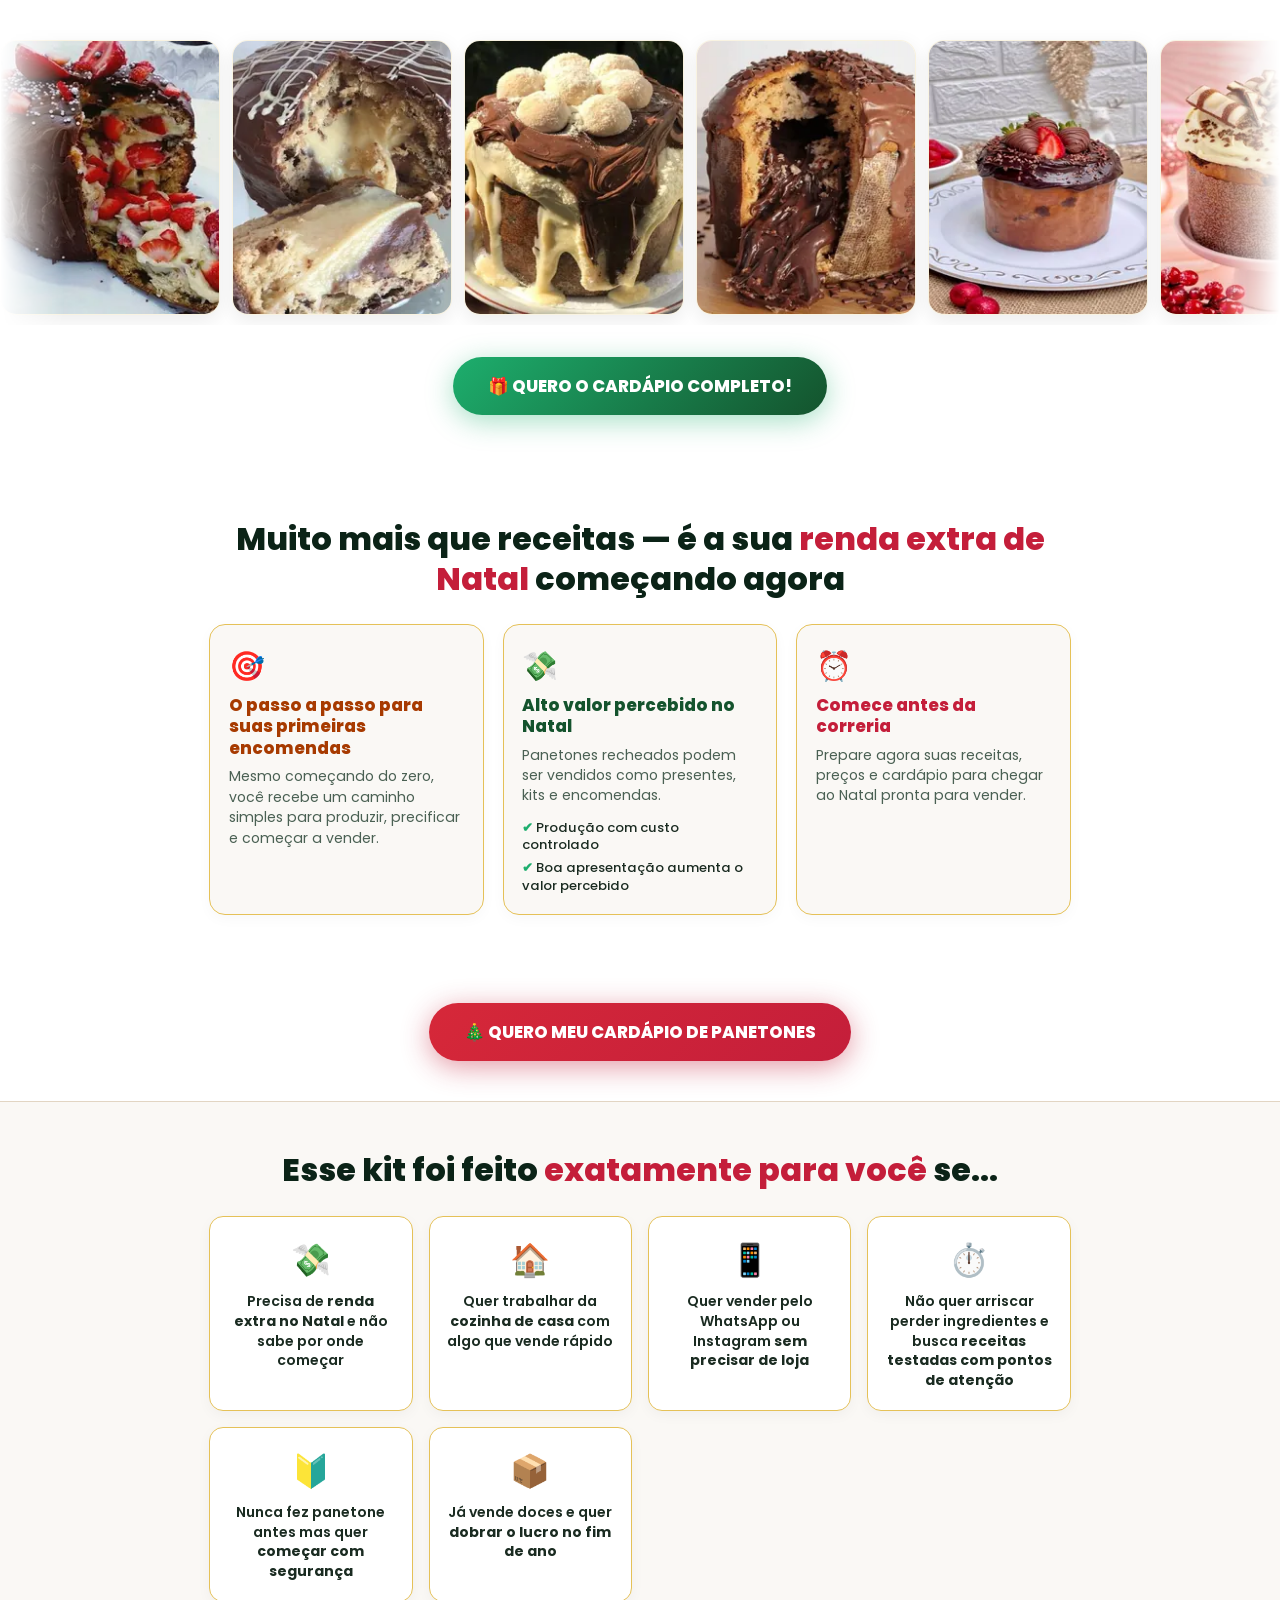
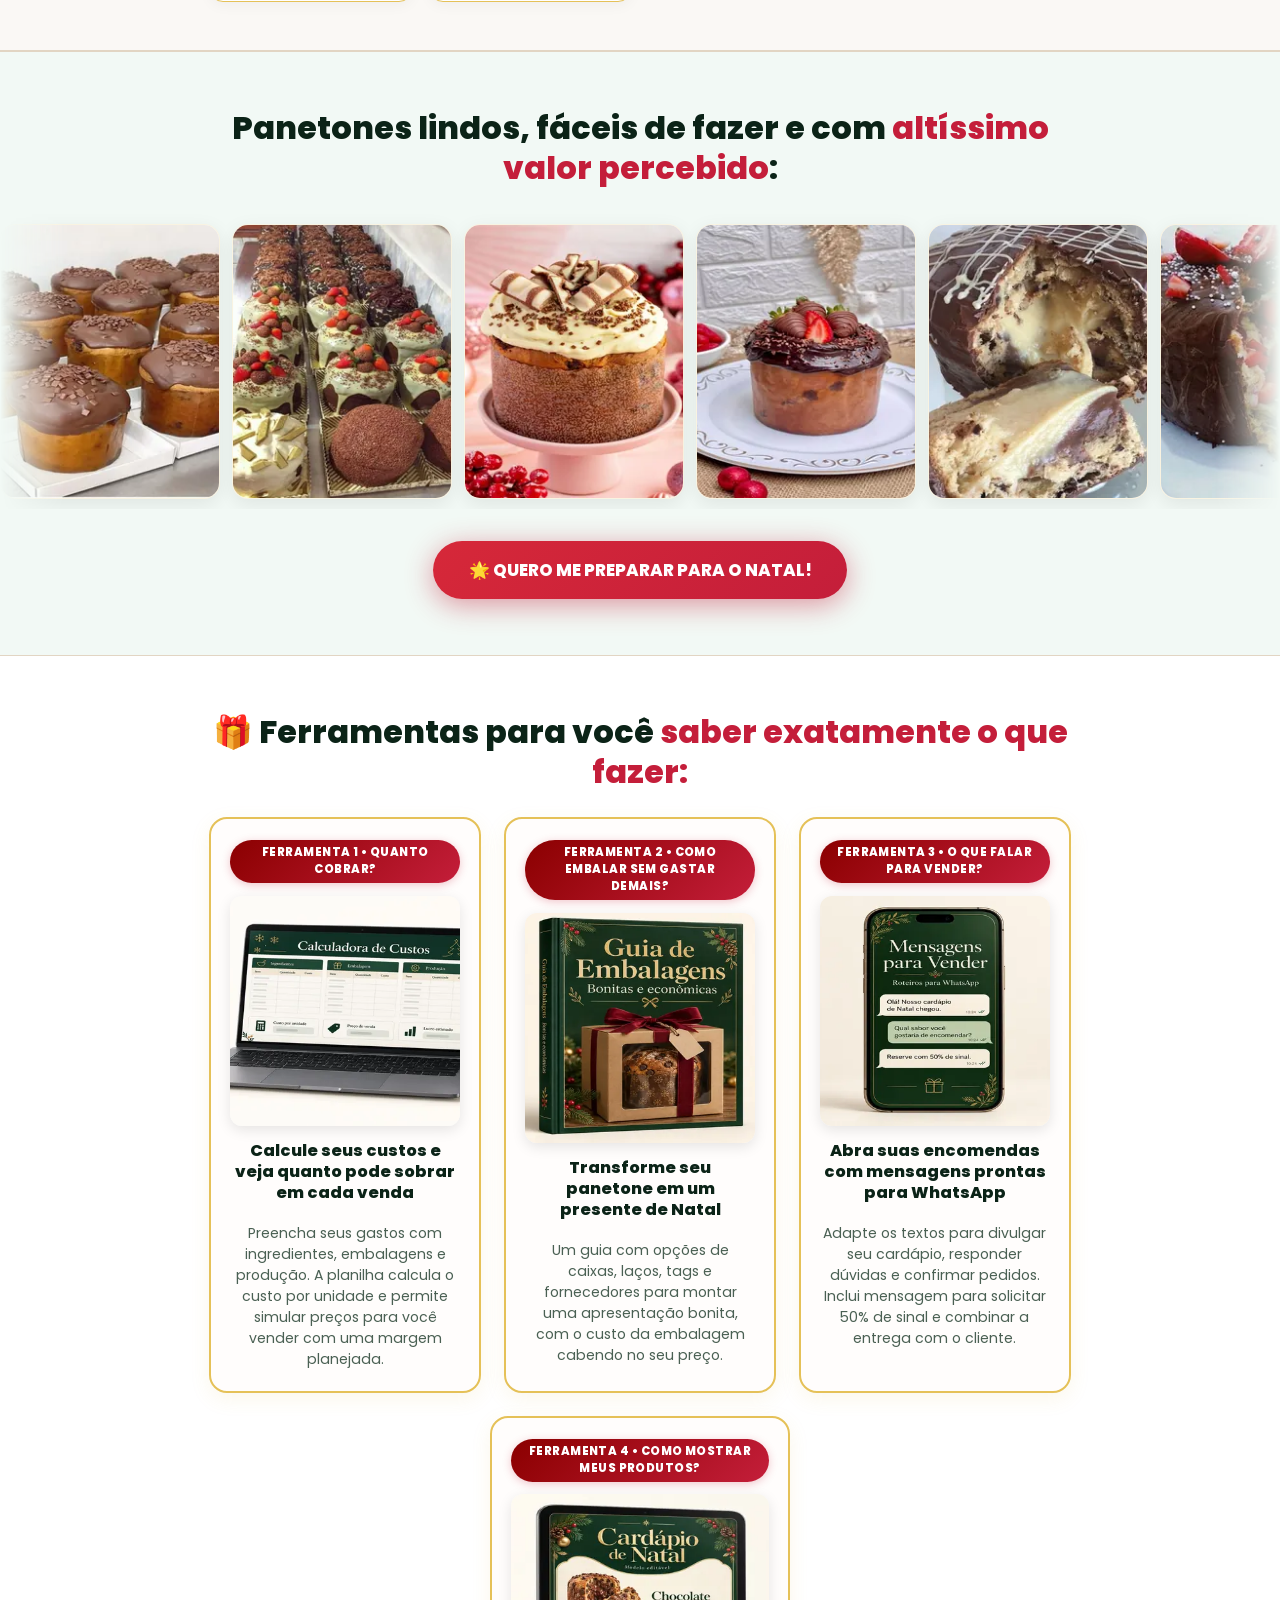
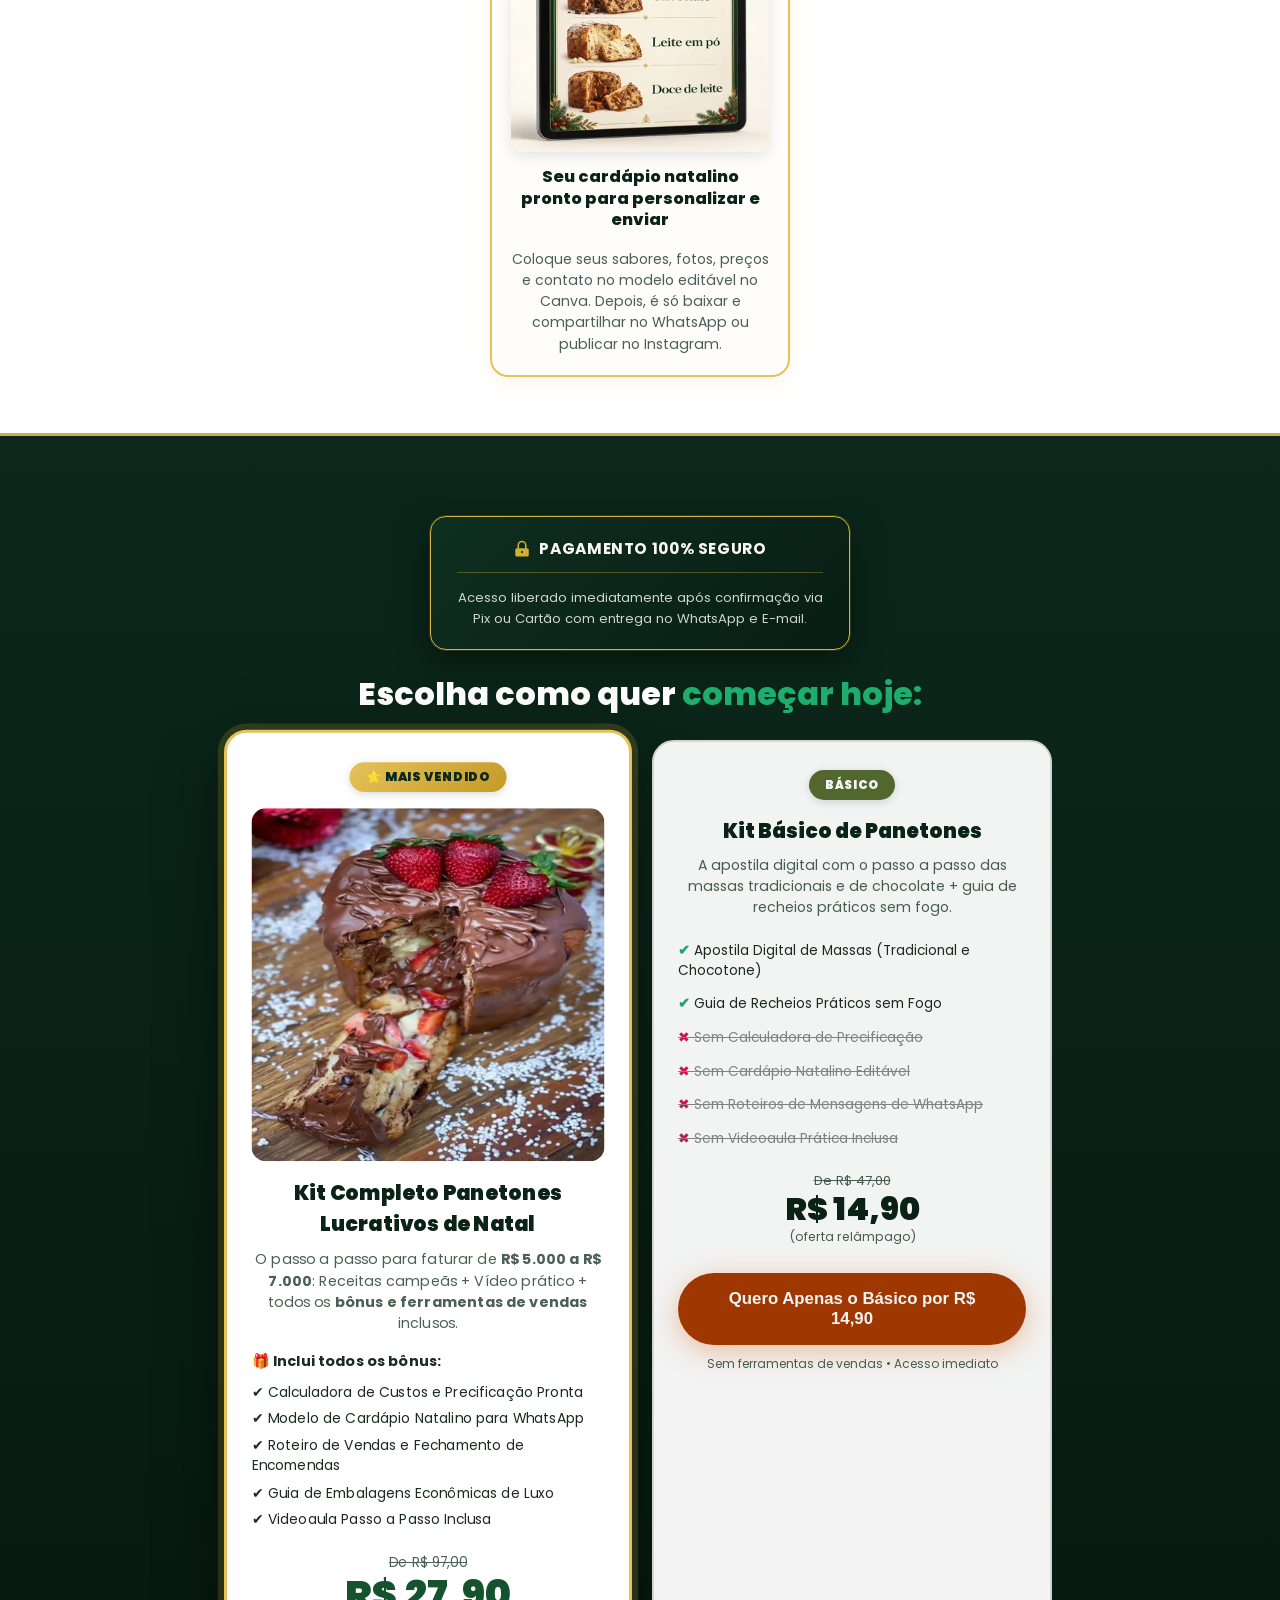
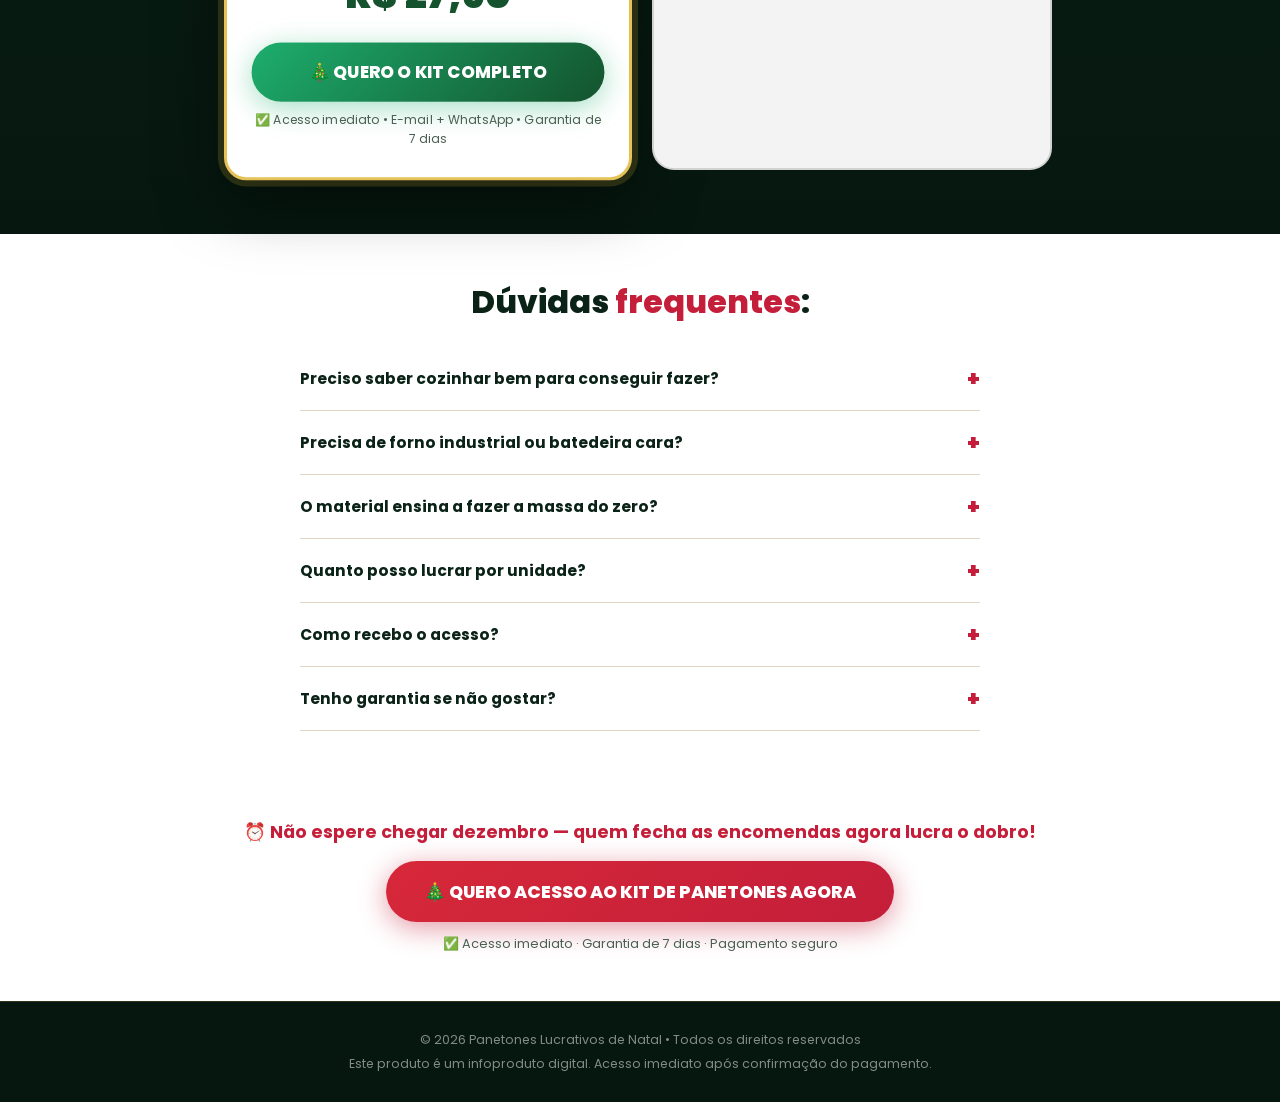
==== commit 00743b13: "perf: eliminate render-blocking fonts, kill cls, resize webp images, defer pixel/clarity" ====
--- a/index.html
+++ b/index.html
@@ -1,13 +1,15 @@
 <!DOCTYPE html><html lang="pt-BR"><head>
-  <!-- Microsoft Clarity -->
-  <link rel="dns-prefetch" href="//www.clarity.ms">
-  <script type="text/javascript">
-      (function(c,l,a,r,i,t,y){
-          c[a]=c[a]||function(){(c[a].q=c[a].q||[]).push(arguments)};
-          t=l.createElement(r);t.async=1;t.src="https://www.clarity.ms/tag/"+i;
-          y=l.getElementsByTagName(r)[0];y.parentNode.insertBefore(t,y);
-      })(window, document, "clarity", "script", "yl9mpvc1qi");
-  </script>
+  <!-- Microsoft Clarity (Optimized) -->
+<link rel="dns-prefetch" href="//www.clarity.ms">
+<script type="text/javascript">
+  window.addEventListener('DOMContentLoaded', function() {
+    (function(c,l,a,r,i,t,y){
+        c[a]=c[a]||function(){(c[a].q=c[a].q||[]).push(arguments)};
+        t=l.createElement(r);t.async=1;t.src="https://www.clarity.ms/tag/"+i;
+        y=l.getElementsByTagName(r)[0];y.parentNode.insertBefore(t,y);
+    })(window, document, "clarity", "script", "yl9mpvc1qi");
+  });
+</script>
   <meta charset="utf-8">
   <meta name="viewport" content="width=device-width, initial-scale=1.0">
     <meta name="description" content="Aprenda a fazer Panetones e Chocotones Gourmet recheados e lucre de R$ 5.000 a R$ 7.000 neste Natal com receitas fáceis e precificação pronta.">
@@ -23,33 +25,45 @@
   <link rel="preconnect" href="https://fonts.googleapis.com">
   <link rel="preconnect" href="https://fonts.gstatic.com" crossorigin="">
 
-  <link href="https://fonts.googleapis.com/css2?family=Poppins:wght@400;500;600;700;800;900&amp;display=swap&amp;font-display=swap" rel="stylesheet">
-
-  <!-- Meta Pixel Code -->
-  <script>
-  !function(f,b,e,v,n,t,s)
-  {if(f.fbq)return;n=f.fbq=function(){n.callMethod?
-  n.callMethod.apply(n,arguments):n.queue.push(arguments)};
-  if(!f._fbq)f._fbq=n;n.push=n;n.loaded=!0;n.version='2.0';
-  n.queue=[];t=b.createElement(e);t.async=!0;
-  t.src=v;s=b.getElementsByTagName(e)[0];
-  s.parentNode.insertBefore(t,s)}(window, document,'script',
-  'https://connect.facebook.net/en_US/fbevents.js');
-  fbq('init', '2475818256246010');
-  fbq('track', 'PageView');
-  fbq('track', 'ViewContent', {
-    content_name: 'Panetone e Chocotone Gourmet Lucrativo',
-    content_category: 'Culinaria e Confeitaria',
-    value: 27.90,
-    currency: 'BRL'
+    <!-- Google Fonts Non-blocking -->
+  <link rel="preload" as="style" href="https://fonts.googleapis.com/css2?family=Poppins:wght@400;600;700;800;900&display=swap">
+  <link rel="stylesheet" href="https://fonts.googleapis.com/css2?family=Poppins:wght@400;600;700;800;900&display=swap" media="print" onload="this.media='all'">
+  <noscript><link rel="stylesheet" href="https://fonts.googleapis.com/css2?family=Poppins:wght@400;600;700;800;900&display=swap"></noscript>
+
+  <!-- Meta Pixel Code (Optimized) -->
+<script>
+  window.addEventListener('DOMContentLoaded', function() {
+    !function(f,b,e,v,n,t,s)
+    {if(f.fbq)return;n=f.fbq=function(){n.callMethod?
+    n.callMethod.apply(n,arguments):n.queue.push(arguments)};
+    if(!f._fbq)f._fbq=n;n.push=n;n.loaded=!0;n.version='2.0';
+    n.queue=[];t=b.createElement(e);t.async=!0;
+    t.src=v;s=b.getElementsByTagName(e)[0];
+    s.parentNode.insertBefore(t,s)}(window, document,'script',
+    'https://connect.facebook.net/en_US/fbevents.js');
+    fbq('init', '2475818256246010');
+    fbq('track', 'PageView');
+    fbq('track', 'ViewContent', {
+      content_name: 'Panetone e Chocotone Gourmet Lucrativo',
+      content_category: 'Culinaria e Confeitaria',
+      value: 27.90,
+      currency: 'BRL'
+    });
   });
-  </script>
-  <noscript><img decoding="async" loading="lazy" height="1" width="1" style="display:none"
-  src="https://www.facebook.com/tr?id=2475818256246010&ev=PageView&noscript=1"
-  /></noscript>
-  <!-- End Meta Pixel Code -->
-
-  <style>*,*::before,*::after{box-sizing:border-box;margin:0;padding:0}:root{--red:#C41E3A;--red-dark:#8B0000;--red-pale:#FFF5F6;--green:#1DAE6D;--green-pine:#14532D;--green-dark:#0B281B;--green-pale:#F2F9F5;--gold:#D4AF37;--gold-light:#FDF8E8;--gold-border:#E5C158;--orange:#E65C00;--dark:#0B2317;--text:#1A2B21;--muted:#4A6053;--white:#FFFFFF;--cream:#FAF8F5;--rose:#E2D5C3;--pink:#C41E3A;--pink-pale:#FAF7F2}html{scroll-behavior:smooth}body{font-family:'Poppins',sans-serif;background:#fff;color:var(--text);overflow-x:hidden}.container{max-width:900px;margin:0 auto;padding:0 1.2rem}img{max-width:100%;display:block;height:auto}a{text-decoration:none}#barra-promocao{background:linear-gradient(90deg,#8B0000 0%,#C41E3A 50%,#8B0000 100%);color:#fff;text-align:center;padding:.7rem 1rem;font-size:.92rem;font-weight:700;letter-spacing:.03em;position:sticky;top:0;z-index:999;contain:layout;border-bottom:2px solid var(--gold);box-shadow:0 2px 10px rgba(0,0,0,0.15)}.highlight-pink{color:#C41E3A}.highlight-red{color:#C41E3A}.highlight-green{color:var(--green)}.highlight-gold{color:#C59B27}.highlight-orange{color:var(--orange)}.cta-btn{display:inline-block;padding:1rem 2.2rem;border-radius:50px;font-size:1.05rem;font-weight:800;cursor:pointer;border:none;text-align:center;transition:transform .15s,box-shadow .15s,filter .15s}.cta-btn:hover{transform:translateY(-2px) scale(1.03);filter:brightness(1.06)}.cta-main{background:linear-gradient(135deg,#D62839 0%,#C41E3A 100%);color:#fff;box-shadow:0 6px 28px rgba(196,30,58,.45)}.cta-green{background:linear-gradient(135deg,#1DAE6D 0%,#14532D 100%);color:#fff;box-shadow:0 6px 28px rgba(29,174,109,.4)}.cta-pink{background:linear-gradient(135deg,#D62839 0%,#C41E3A 100%);color:#fff;box-shadow:0 6px 28px rgba(196,30,58,.45)}.cta-white{background:#fff;color:#C41E3A;box-shadow:0 4px 18px rgba(0,0,0,.18)}.cta-outline{background:transparent;color:var(--text);border:2px solid #ccc;box-shadow:none;font-size:.9rem}.cta-orange{background:#E65C00;color:#fff;box-shadow:0 6px 28px rgba(230,92,0,.35)}.hero{background:linear-gradient(180deg,#FFFFFF 0%,#FAF8F5 100%);position:relative;overflow:hidden;padding:3rem 0 2.5rem}.hero-inner{text-align:center;position:relative}.urgency-badge{display:inline-block;background:#C41E3A;color:#fff;font-size:.78rem;font-weight:700;letter-spacing:.08em;padding:.4rem 1.1rem;border-radius:50px;margin-bottom:1rem;text-transform:uppercase;box-shadow:0 4px 12px rgba(196,30,58,0.25)}.badge-video{display:inline-flex;align-items:center;gap:.4rem;background:#FDF8E8;border:1.5px solid var(--gold);color:#14532D;font-size:.82rem;font-weight:800;padding:.4rem 1.1rem;border-radius:50px;margin-bottom:1rem;text-transform:uppercase;letter-spacing:.03em;box-shadow:0 4px 12px rgba(212,175,55,0.15)}.hero-video-box{background:linear-gradient(135deg,#FDF8E8 0%,#FFFFFF 100%);border:2px dashed var(--gold);border-radius:16px;padding:1.1rem 1.4rem;max-width:580px;margin:0 auto 1.6rem;display:flex;align-items:center;gap:1.1rem;text-align:left;box-shadow:0 4px 20px rgba(212,175,55,0.12)}.video-play-icon{width:46px;height:46px;background:#C41E3A;color:#fff;border-radius:50%;display:flex;align-items:center;justify-content:center;font-size:1.2rem;flex-shrink:0;box-shadow:0 4px 14px rgba(196,30,58,0.4)}.hero-video-info .video-tag{display:inline-block;background:#14532D;color:#fff;font-size:0.72rem;font-weight:800;padding:0.2rem 0.6rem;border-radius:4px;text-transform:uppercase;letter-spacing:0.04em;margin-bottom:0.3rem}.hero-video-info p{font-size:0.92rem;color:var(--text);line-height:1.45;margin:0}.hero-video-info p strong{color:#C41E3A}.badge-canva{display:inline-block;background:#fff;border:2px solid #0061FF;color:#0061FF;font-size:.8rem;font-weight:700;padding:.3rem .9rem;border-radius:50px;margin-bottom:1rem}.hero-title{font-size:clamp(1.7rem,5vw,2.8rem);font-weight:900;line-height:1.2;color:var(--dark);margin-bottom:1.4rem}.mockup-wrap{margin:1rem auto;max-width:480px;width:100%;aspect-ratio:auto}.mockup-wrap img{width:100%;height:auto;display:block;border:none;outline:none}.hero-sub{font-size:1.05rem;color:var(--muted);margin-bottom:1.4rem;line-height:1.6}.checklist{list-style:none;display:inline-flex;flex-direction:column;gap:.5rem;text-align:left;margin-bottom:1.8rem}.checklist li{font-size:.97rem;font-weight:600}.check{color:var(--green);margin-right:.4rem}.entrega-icons{display:flex;align-items:center;justify-content:center;gap:1rem;flex-wrap:wrap;margin-top:1.4rem}.entrega-item{display:flex;flex-direction:column;align-items:center;gap:.3rem;font-size:.78rem;font-weight:600;color:var(--muted)}.entrega-item img{width:32px;height:32px;object-fit:contain}.entrega-sep{font-size:1.4rem;color:var(--muted)}.entrega-label{width:100%;text-align:center;font-size:.8rem;color:var(--muted);margin-top:.2rem}.proof-strip{background:var(--pink);color:#fff;padding:.9rem 1rem;text-align:center;font-size:.92rem;font-weight:700;letter-spacing:.01em}.proof-strip span{opacity:.9;font-weight:500}.sec-title{font-size:clamp(1.3rem,4vw,2rem);font-weight:800;line-height:1.25;margin-bottom:1.6rem;color:var(--dark)}.sec-title.center{text-align:center}.carousel-section{padding:3.5rem 0;overflow:hidden}.sec-1{background:#fff}.sec-2{background:var(--green-pale);border-top:1px solid var(--rose);border-bottom:1px solid var(--rose)}.carousel-track-wrap{overflow:hidden;width:100%;margin:0 0 .5rem;mask-image:linear-gradient(to right,transparent 0%,black 5%,black 95%,transparent 100%);-webkit-mask-image:linear-gradient(to right,transparent 0%,black 5%,black 95%,transparent 100%);padding:10px 0}.carousel-track{display:flex;gap:16px;will-change:transform;transform:translate3d(0,0,0);-webkit-transform:translate3d(0,0,0);backface-visibility:hidden;-webkit-backface-visibility:hidden;perspective:1000px;animation:scroll-left 22s linear infinite;width:max-content}.reverse-track{animation:scroll-right 24s linear infinite}.carousel-track-wrap:hover .carousel-track{animation-play-state:paused}@keyframes scroll-left{0%{transform:translate3d(0,0,0)}100%{transform:translate3d(-50%,0,0)}}@keyframes scroll-right{0%{transform:translate3d(-50%,0,0)}100%{transform:translate3d(0,0,0)}}.carousel-card{flex:0 0 auto;width:clamp(160px,35vw,220px);aspect-ratio:4 / 5;border-radius:16px;overflow:hidden;box-shadow:0 6px 20px rgba(0,0,0,.08);border:1px solid rgba(212,175,55,.15);background:#fff;transition:transform .3s cubic-bezier(0.2,0.8,0.2,1),box-shadow .3s ease;transform:translateZ(0)}.carousel-card:hover{transform:translateY(-4px) scale(1.02);box-shadow:0 12px 28px rgba(0,0,0,.15)}.carousel-card img{width:100%;height:100%;object-fit:cover;display:block;pointer-events:none;user-select:none}.benefits-section{padding:3rem 0;background:#fff}.benefits-grid{display:flex;flex-wrap:wrap;justify-content:center;gap:1.2rem;max-width:920px;margin:1.4rem auto 0}.benefit-box{border-radius:16px;padding:1.25rem 1.15rem;background:var(--cream);border:1.5px solid var(--gold-border);box-shadow:0 4px 14px rgba(0,0,0,.03);flex:1 1 260px;max-width:290px;text-align:left;display:flex;flex-direction:column}.benefit-icon{font-size:1.8rem;margin-bottom:.4rem}.benefit-title{font-size:1.05rem;font-weight:800;margin-bottom:.4rem;line-height:1.3}.benefit-title.pink{color:#C41E3A}.benefit-title.green{color:var(--green-pine)}.benefit-title.orange{color:var(--orange)}.benefit-box p{font-size:.88rem;line-height:1.45;color:var(--muted);margin-bottom:.4rem}.mini-check{list-style:none;margin-top:.4rem;display:flex;flex-direction:column;gap:.3rem;padding:0}.mini-check li::before{content:"✔ ";color:var(--green);font-weight:800}.mini-check li{font-size:.82rem;color:var(--text);line-height:1.35;font-weight:500}.forwho-section{padding:3rem 0;background:var(--cream);border-top:1px solid var(--rose);border-bottom:1px solid var(--rose)}.forwho-grid{display:grid;grid-template-columns:repeat(auto-fit,minmax(180px,1fr));gap:1rem;margin-top:1.4rem}.forwho-card{background:#fff;border-radius:14px;padding:1.2rem 1rem;text-align:center;border:1.5px solid var(--gold-border);box-shadow:0 4px 14px rgba(0,0,0,.04)}.forwho-card .fw-icon{font-size:2rem;margin-bottom:.5rem}.forwho-card p{font-size:.88rem;font-weight:600;color:var(--text);line-height:1.4}.urgency-section{background:linear-gradient(135deg,#8B0000 0%,#C41E3A 100%);color:#fff;padding:2.5rem 0;border-top:2px solid var(--gold);border-bottom:2px solid var(--gold)}.urgency-inner{display:flex;align-items:center;justify-content:space-between;flex-wrap:wrap;gap:1.5rem}.urgency-text h2{font-size:1.5rem;font-weight:900;margin-bottom:.4rem}.urgency-text p{font-size:.92rem;opacity:.9;max-width:480px}.bonus-section{padding:3.5rem 0;background:#fff}.bonus-grid{display:flex;flex-wrap:wrap;gap:1.4rem;margin-top:1.6rem;justify-content:center}.bonus-box{background:#FFFDFC;border:2px solid var(--gold-border);border-radius:18px;padding:1.3rem 1.2rem;text-align:center;flex:1 1 260px;max-width:300px;box-shadow:0 6px 20px rgba(212,175,55,0.1);transition:transform .2s,box-shadow .2s;display:flex;flex-direction:column}.bonus-box:hover{transform:translateY(-4px);box-shadow:0 10px 28px rgba(212,175,55,0.2)}.bonus-label{display:inline-block;background:linear-gradient(135deg,#8B0000 0%,#C41E3A 100%);color:#fff;font-size:.72rem;font-weight:800;padding:.28rem .8rem;border-radius:50px;margin-bottom:.8rem;letter-spacing:.04em;text-transform:uppercase;box-shadow:0 2px 8px rgba(196,30,58,0.25)}.bonus-box h3{font-size:1.02rem;font-weight:800;margin-bottom:.6rem;line-height:1.3;color:var(--dark)}.bonus-img-slot{width:100%;border-radius:12px;overflow:hidden;aspect-ratio:1 / 1;margin-bottom:0.9rem;box-shadow:0 4px 14px rgba(0,0,0,0.1);background:#fdfdfd}.bonus-img-slot img{width:100%;height:100%;object-fit:cover;display:block}.offer-section{padding:3.5rem 0 4rem;background:linear-gradient(180deg,#0B281B 0%,#06170F 100%);border-top:3px solid var(--gold)}.offer-section .sec-title{color:#fff}.offers-row{display:flex;gap:1.5rem;justify-content:center;flex-wrap:wrap;margin-top:1.4rem}.offer-card{background:#fff;border-radius:22px;padding:1.8rem 1.5rem;flex:1 1 280px;max-width:400px;position:relative;text-align:center}.offer-card.featured{border:3px solid var(--gold-border);box-shadow:0 0 0 6px rgba(212,175,55,.18),0 20px 60px rgba(0,0,0,.5);transform:scale(1.02)}.offer-card.basic{border:2px solid #ddd;opacity:.95}.offer-tag{display:inline-block;background:linear-gradient(135deg,#E5C158 0%,#C59B27 100%);color:#0B281B;font-size:.75rem;font-weight:900;padding:.35rem 1rem;border-radius:50px;margin-bottom:1rem;letter-spacing:.06em;box-shadow:0 2px 8px rgba(0,0,0,.15)}.basic-tag{background:#556B2F;color:#fff}.offer-image{width:100%;max-width:100%;height:auto;display:block;border-radius:12px;margin-bottom:1rem;object-fit:cover}.offer-name{font-size:1.25rem;font-weight:900;color:var(--dark);margin-bottom:.6rem}.offer-desc{font-size:.88rem;color:var(--muted);line-height:1.5;margin-bottom:1rem}.offer-bonus-list{text-align:left;margin-bottom:1.2rem}.offer-bonus-list p{font-size:.88rem;font-weight:700;margin-bottom:.4rem}.offer-bonus-list ul{list-style:none}.offer-bonus-list li{font-size:.85rem;color:var(--text);padding:.2rem 0}.offer-price-block{margin:1rem 0 1.2rem}.price-from{display:block;font-size:.82rem;color:var(--muted);text-decoration:line-through;margin-bottom:.1rem}.price-main{display:block;font-size:2.4rem;font-weight:900;color:var(--green-pine);line-height:1}.price-main.small-price{font-size:2rem;color:var(--dark)}.price-note{font-size:.78rem;color:var(--muted);margin-top:.2rem;display:block}.offer-cta{width:100%;margin-top:.5rem}.offer-note{font-size:.75rem;color:var(--muted);margin-top:.6rem}.faq-section{padding:3rem 0;background:#fff}.faq-list{max-width:680px;margin:1.6rem auto 0}.faq-item{border-bottom:1.5px solid var(--rose);padding:1rem 0}.faq-q{font-size:.97rem;font-weight:700;cursor:pointer;display:flex;justify-content:space-between;align-items:center;gap:.5rem;contain:layout;color:var(--dark)}.faq-q::after{content:'+';font-size:1.3rem;color:#C41E3A;font-weight:900;flex-shrink:0}.faq-item.open .faq-q::after{content:'−'}.faq-a{display:none;font-size:.88rem;color:var(--muted);line-height:1.6;padding-top:.6rem}.faq-item.open .faq-a{display:block}.cta-block{padding:2.5rem 0}.popup-overlay{display:none;position:fixed;inset:0;background:rgba(11,40,27,.8);z-index:9999;align-items:center;justify-content:center;padding:1rem}.popup-overlay.active{display:flex}.popup-box{background:#fff;border:2px solid var(--gold-border);border-radius:22px;padding:2rem 1.8rem;max-width:480px;width:100%;text-align:center;position:relative;box-shadow:0 20px 80px rgba(0,0,0,.45);animation:popup-in .35s cubic-bezier(.34,1.56,.64,1)}@keyframes popup-in{from{transform:scale(.8) translateY(30px);opacity:0}to{transform:scale(1) translateY(0);opacity:1}}.popup-close{position:absolute;top:1rem;right:1rem;background:none;border:none;font-size:1.1rem;color:var(--muted);cursor:pointer}.popup-tag{display:inline-block;background:var(--orange);color:#fff;font-size:.75rem;font-weight:800;padding:.3rem .9rem;border-radius:50px;margin-bottom:.8rem;letter-spacing:.07em}.popup-title{font-size:1.55rem;font-weight:900;line-height:1.2;margin-bottom:.8rem;color:var(--dark)}.popup-desc{font-size:.9rem;color:var(--muted);margin-bottom:.6rem;line-height:1.5}.popup-acesso{font-size:.82rem;color:var(--green);font-weight:700;margin-bottom:1.2rem}.popup-cta{width:100%;margin-bottom:.8rem;font-size:1rem}.popup-cta-secondary{width:100%;font-size:1rem}.footer{background:#06170F;color:rgba(255,255,255,.5);text-align:center;padding:1.8rem 1rem;font-size:.78rem;border-top:1px solid rgba(212,175,55,.2)}@media (max-width:600px){.offer-card.featured{transform:none}.urgency-inner{flex-direction:column;text-align:center}.guarantee-text{text-align:center}.step-arrow{display:none}.bonus-box{flex:1 1 100%;max-width:100%}}@media (prefers-reduced-motion:reduce){.carousel-track,.reverse-track{animation-play-state:paused}.cta-btn:hover{transform:none}}</style>
+</script>
+<!-- End Meta Pixel Code -->
+
+  <style>*,*::before,*::after{box-sizing:border-box;margin:0;padding:0}:root{--red:#C41E3A;--red-dark:#8B0000;--red-pale:#FFF5F6;--green:#1DAE6D;--green-pine:#14532D;--green-dark:#0B281B;--green-pale:#F2F9F5;--gold:#D4AF37;--gold-light:#FDF8E8;--gold-border:#E5C158;--orange:#E65C00;--dark:#0B2317;--text:#1A2B21;--muted:#4A6053;--white:#FFFFFF;--cream:#FAF8F5;--rose:#E2D5C3;--pink:#C41E3A;--pink-pale:#FAF7F2}html{scroll-behavior:smooth}body{font-family:'Poppins',sans-serif;background:#fff;color:var(--text);overflow-x:hidden}.container{max-width:900px;margin:0 auto;padding:0 1.2rem}img{max-width:100%;display:block;height:auto}a{text-decoration:none}#barra-promocao{background:linear-gradient(90deg,#8B0000 0%,#C41E3A 50%,#8B0000 100%);color:#fff;text-align:center;padding:.7rem 1rem;font-size:.92rem;font-weight:700;letter-spacing:.03em;position:sticky;top:0;z-index:999;contain:layout;border-bottom:2px solid var(--gold);box-shadow:0 2px 10px rgba(0,0,0,0.15)}.highlight-pink{color:#C41E3A}.highlight-red{color:#C41E3A}.highlight-green{color:var(--green)}.highlight-gold{color:#C59B27}.highlight-orange{color:var(--orange)}.cta-btn{display:inline-block;padding:1rem 2.2rem;border-radius:50px;font-size:1.05rem;font-weight:800;cursor:pointer;border:none;text-align:center;transition:transform .15s,box-shadow .15s,filter .15s}.cta-btn:hover{transform:translateY(-2px) scale(1.03);filter:brightness(1.06)}.cta-main{background:linear-gradient(135deg,#D62839 0%,#C41E3A 100%);color:#fff;box-shadow:0 6px 28px rgba(196,30,58,.45)}.cta-green{background:linear-gradient(135deg,#1DAE6D 0%,#14532D 100%);color:#fff;box-shadow:0 6px 28px rgba(29,174,109,.4)}.cta-pink{background:linear-gradient(135deg,#D62839 0%,#C41E3A 100%);color:#fff;box-shadow:0 6px 28px rgba(196,30,58,.45)}.cta-white{background:#fff;color:#C41E3A;box-shadow:0 4px 18px rgba(0,0,0,.18)}.cta-outline{background:transparent;color:var(--text);border:2px solid #ccc;box-shadow:none;font-size:.9rem}.cta-orange{background:#E65C00;color:#fff;box-shadow:0 6px 28px rgba(230,92,0,.35)}.hero{background:linear-gradient(180deg,#FFFFFF 0%,#FAF8F5 100%);position:relative;overflow:hidden;padding:3rem 0 2.5rem}.hero-inner{text-align:center;position:relative}.urgency-badge{display:inline-block;background:#C41E3A;color:#fff;font-size:.78rem;font-weight:700;letter-spacing:.08em;padding:.4rem 1.1rem;border-radius:50px;margin-bottom:1rem;text-transform:uppercase;box-shadow:0 4px 12px rgba(196,30,58,0.25)}.badge-video{display:inline-flex;align-items:center;gap:.4rem;background:#FDF8E8;border:1.5px solid var(--gold);color:#14532D;font-size:.82rem;font-weight:800;padding:.4rem 1.1rem;border-radius:50px;margin-bottom:1rem;text-transform:uppercase;letter-spacing:.03em;box-shadow:0 4px 12px rgba(212,175,55,0.15)}.hero-video-box{background:linear-gradient(135deg,#FDF8E8 0%,#FFFFFF 100%);border:2px dashed var(--gold);border-radius:16px;padding:1.1rem 1.4rem;max-width:580px;margin:0 auto 1.6rem;display:flex;align-items:center;gap:1.1rem;text-align:left;box-shadow:0 4px 20px rgba(212,175,55,0.12)}.video-play-icon{width:46px;height:46px;background:#C41E3A;color:#fff;border-radius:50%;display:flex;align-items:center;justify-content:center;font-size:1.2rem;flex-shrink:0;box-shadow:0 4px 14px rgba(196,30,58,0.4)}.hero-video-info .video-tag{display:inline-block;background:#14532D;color:#fff;font-size:0.72rem;font-weight:800;padding:0.2rem 0.6rem;border-radius:4px;text-transform:uppercase;letter-spacing:0.04em;margin-bottom:0.3rem}.hero-video-info p{font-size:0.92rem;color:var(--text);line-height:1.45;margin:0}.hero-video-info p strong{color:#C41E3A}.badge-canva{display:inline-block;background:#fff;border:2px solid #0061FF;color:#0061FF;font-size:.8rem;font-weight:700;padding:.3rem .9rem;border-radius:50px;margin-bottom:1rem}.hero-title{font-size:clamp(1.7rem,5vw,2.8rem);font-weight:900;line-height:1.2;color:var(--dark);margin-bottom:1.4rem}.mockup-wrap{margin:1rem auto;max-width:480px;width:100%;aspect-ratio:auto}.mockup-wrap img{width:100%;height:auto;display:block;border:none;outline:none}.hero-sub{font-size:1.05rem;color:var(--muted);margin-bottom:1.4rem;line-height:1.6}.checklist{list-style:none;display:inline-flex;flex-direction:column;gap:.5rem;text-align:left;margin-bottom:1.8rem}.checklist li{font-size:.97rem;font-weight:600}.check{color:var(--green);margin-right:.4rem}.entrega-icons{display:flex;align-items:center;justify-content:center;gap:1rem;flex-wrap:wrap;margin-top:1.4rem}.entrega-item{display:flex;flex-direction:column;align-items:center;gap:.3rem;font-size:.78rem;font-weight:600;color:var(--muted)}.entrega-item img{width:32px;height:32px;object-fit:contain}.entrega-sep{font-size:1.4rem;color:var(--muted)}.entrega-label{width:100%;text-align:center;font-size:.8rem;color:var(--muted);margin-top:.2rem}.proof-strip{background:var(--pink);color:#fff;padding:.9rem 1rem;text-align:center;font-size:.92rem;font-weight:700;letter-spacing:.01em}.proof-strip span{opacity:.9;font-weight:500}.sec-title{font-size:clamp(1.3rem,4vw,2rem);font-weight:800;line-height:1.25;margin-bottom:1.6rem;color:var(--dark)}.sec-title.center{text-align:center}.carousel-section{padding:3.5rem 0;overflow:hidden}.sec-1{background:#fff}.sec-2{background:var(--green-pale);border-top:1px solid var(--rose);border-bottom:1px solid var(--rose)}.carousel-track-wrap{overflow:hidden;width:100%;margin:0 0 .5rem;mask-image:linear-gradient(to right,transparent 0%,black 5%,black 95%,transparent 100%);-webkit-mask-image:linear-gradient(to right,transparent 0%,black 5%,black 95%,transparent 100%);padding:10px 0}.carousel-track{display:flex;gap:16px;will-change:transform;transform:translate3d(0,0,0);-webkit-transform:translate3d(0,0,0);backface-visibility:hidden;-webkit-backface-visibility:hidden;perspective:1000px;animation:scroll-left 22s linear infinite;width:max-content}.reverse-track{animation:scroll-right 24s linear infinite}.carousel-track-wrap:hover .carousel-track{animation-play-state:paused}@keyframes scroll-left{0%{transform:translate3d(0,0,0)}100%{transform:translate3d(-50%,0,0)}}@keyframes scroll-right{0%{transform:translate3d(-50%,0,0)}100%{transform:translate3d(0,0,0)}}.carousel-card{flex:0 0 auto;width:clamp(160px,35vw,220px);aspect-ratio:4 / 5;border-radius:16px;overflow:hidden;box-shadow:0 6px 20px rgba(0,0,0,.08);border:1px solid rgba(212,175,55,.15);background:#fff;transition:transform .3s cubic-bezier(0.2,0.8,0.2,1),box-shadow .3s ease;transform:translateZ(0)}.carousel-card:hover{transform:translateY(-4px) scale(1.02);box-shadow:0 12px 28px rgba(0,0,0,.15)}.carousel-card img{width:100%;height:100%;object-fit:cover;display:block;pointer-events:none;user-select:none}.benefits-section{padding:3rem 0;background:#fff}.benefits-grid{display:flex;flex-wrap:wrap;justify-content:center;gap:1.2rem;max-width:920px;margin:1.4rem auto 0}.benefit-box{border-radius:16px;padding:1.25rem 1.15rem;background:var(--cream);border:1.5px solid var(--gold-border);box-shadow:0 4px 14px rgba(0,0,0,.03);flex:1 1 260px;max-width:290px;text-align:left;display:flex;flex-direction:column}.benefit-icon{font-size:1.8rem;margin-bottom:.4rem}.benefit-title{font-size:1.05rem;font-weight:800;margin-bottom:.4rem;line-height:1.3}.benefit-title.pink{color:#C41E3A}.benefit-title.green{color:var(--green-pine)}.benefit-title.orange{color:var(--orange)}.benefit-box p{font-size:.88rem;line-height:1.45;color:var(--muted);margin-bottom:.4rem}.mini-check{list-style:none;margin-top:.4rem;display:flex;flex-direction:column;gap:.3rem;padding:0}.mini-check li::before{content:"✔ ";color:var(--green);font-weight:800}.mini-check li{font-size:.82rem;color:var(--text);line-height:1.35;font-weight:500}.forwho-section{padding:3rem 0;background:var(--cream);border-top:1px solid var(--rose);border-bottom:1px solid var(--rose)}.forwho-grid{display:grid;grid-template-columns:repeat(auto-fit,minmax(180px,1fr));gap:1rem;margin-top:1.4rem}.forwho-card{background:#fff;border-radius:14px;padding:1.2rem 1rem;text-align:center;border:1.5px solid var(--gold-border);box-shadow:0 4px 14px rgba(0,0,0,.04)}.forwho-card .fw-icon{font-size:2rem;margin-bottom:.5rem}.forwho-card p{font-size:.88rem;font-weight:600;color:var(--text);line-height:1.4}.urgency-section{background:linear-gradient(135deg,#8B0000 0%,#C41E3A 100%);color:#fff;padding:2.5rem 0;border-top:2px solid var(--gold);border-bottom:2px solid var(--gold)}.urgency-inner{display:flex;align-items:center;justify-content:space-between;flex-wrap:wrap;gap:1.5rem}.urgency-text h2{font-size:1.5rem;font-weight:900;margin-bottom:.4rem}.urgency-text p{font-size:.92rem;opacity:.9;max-width:480px}.bonus-section{padding:3.5rem 0;background:#fff}.bonus-grid{display:flex;flex-wrap:wrap;gap:1.4rem;margin-top:1.6rem;justify-content:center}.bonus-box{background:#FFFDFC;border:2px solid var(--gold-border);border-radius:18px;padding:1.3rem 1.2rem;text-align:center;flex:1 1 260px;max-width:300px;box-shadow:0 6px 20px rgba(212,175,55,0.1);transition:transform .2s,box-shadow .2s;display:flex;flex-direction:column}.bonus-box:hover{transform:translateY(-4px);box-shadow:0 10px 28px rgba(212,175,55,0.2)}.bonus-label{display:inline-block;background:linear-gradient(135deg,#8B0000 0%,#C41E3A 100%);color:#fff;font-size:.72rem;font-weight:800;padding:.28rem .8rem;border-radius:50px;margin-bottom:.8rem;letter-spacing:.04em;text-transform:uppercase;box-shadow:0 2px 8px rgba(196,30,58,0.25)}.bonus-box h3{font-size:1.02rem;font-weight:800;margin-bottom:.6rem;line-height:1.3;color:var(--dark)}.bonus-img-slot{width:100%;border-radius:12px;overflow:hidden;aspect-ratio:1 / 1;margin-bottom:0.9rem;box-shadow:0 4px 14px rgba(0,0,0,0.1);background:#fdfdfd}.bonus-img-slot img{width:100%;height:100%;object-fit:cover;display:block}.offer-section{padding:3.5rem 0 4rem;background:linear-gradient(180deg,#0B281B 0%,#06170F 100%);border-top:3px solid var(--gold)}.offer-section .sec-title{color:#fff}.offers-row{display:flex;gap:1.5rem;justify-content:center;flex-wrap:wrap;margin-top:1.4rem}.offer-card{background:#fff;border-radius:22px;padding:1.8rem 1.5rem;flex:1 1 280px;max-width:400px;position:relative;text-align:center}.offer-card.featured{border:3px solid var(--gold-border);box-shadow:0 0 0 6px rgba(212,175,55,.18),0 20px 60px rgba(0,0,0,.5);transform:scale(1.02)}.offer-card.basic{border:2px solid #ddd;opacity:.95}.offer-tag{display:inline-block;background:linear-gradient(135deg,#E5C158 0%,#C59B27 100%);color:#0B281B;font-size:.75rem;font-weight:900;padding:.35rem 1rem;border-radius:50px;margin-bottom:1rem;letter-spacing:.06em;box-shadow:0 2px 8px rgba(0,0,0,.15)}.basic-tag{background:#556B2F;color:#fff}.offer-image{width:100%;max-width:100%;height:auto;display:block;border-radius:12px;margin-bottom:1rem;object-fit:cover}.offer-name{font-size:1.25rem;font-weight:900;color:var(--dark);margin-bottom:.6rem}.offer-desc{font-size:.88rem;color:var(--muted);line-height:1.5;margin-bottom:1rem}.offer-bonus-list{text-align:left;margin-bottom:1.2rem}.offer-bonus-list p{font-size:.88rem;font-weight:700;margin-bottom:.4rem}.offer-bonus-list ul{list-style:none}.offer-bonus-list li{font-size:.85rem;color:var(--text);padding:.2rem 0}.offer-price-block{margin:1rem 0 1.2rem}.price-from{display:block;font-size:.82rem;color:var(--muted);text-decoration:line-through;margin-bottom:.1rem}.price-main{display:block;font-size:2.4rem;font-weight:900;color:var(--green-pine);line-height:1}.price-main.small-price{font-size:2rem;color:var(--dark)}.price-note{font-size:.78rem;color:var(--muted);margin-top:.2rem;display:block}.offer-cta{width:100%;margin-top:.5rem}.offer-note{font-size:.75rem;color:var(--muted);margin-top:.6rem}.faq-section{padding:3rem 0;background:#fff}.faq-list{max-width:680px;margin:1.6rem auto 0}.faq-item{border-bottom:1.5px solid var(--rose);padding:1rem 0}.faq-q{font-size:.97rem;font-weight:700;cursor:pointer;display:flex;justify-content:space-between;align-items:center;gap:.5rem;contain:layout;color:var(--dark)}.faq-q::after{content:'+';font-size:1.3rem;color:#C41E3A;font-weight:900;flex-shrink:0}.faq-item.open .faq-q::after{content:'−'}.faq-a{display:none;font-size:.88rem;color:var(--muted);line-height:1.6;padding-top:.6rem}.faq-item.open .faq-a{display:block}.cta-block{padding:2.5rem 0}.popup-overlay{display:none;position:fixed;inset:0;background:rgba(11,40,27,.8);z-index:9999;align-items:center;justify-content:center;padding:1rem}.popup-overlay.active{display:flex}.popup-box{background:#fff;border:2px solid var(--gold-border);border-radius:22px;padding:2rem 1.8rem;max-width:480px;width:100%;text-align:center;position:relative;box-shadow:0 20px 80px rgba(0,0,0,.45);animation:popup-in .35s cubic-bezier(.34,1.56,.64,1)}@keyframes popup-in{from{transform:scale(.8) translateY(30px);opacity:0}to{transform:scale(1) translateY(0);opacity:1}}.popup-close{position:absolute;top:1rem;right:1rem;background:none;border:none;font-size:1.1rem;color:var(--muted);cursor:pointer}.popup-tag{display:inline-block;background:var(--orange);color:#fff;font-size:.75rem;font-weight:800;padding:.3rem .9rem;border-radius:50px;margin-bottom:.8rem;letter-spacing:.07em}.popup-title{font-size:1.55rem;font-weight:900;line-height:1.2;margin-bottom:.8rem;color:var(--dark)}.popup-desc{font-size:.9rem;color:var(--muted);margin-bottom:.6rem;line-height:1.5}.popup-acesso{font-size:.82rem;color:var(--green);font-weight:700;margin-bottom:1.2rem}.popup-cta{width:100%;margin-bottom:.8rem;font-size:1rem}.popup-cta-secondary{width:100%;font-size:1rem}.footer{background:#06170F;color:rgba(255,255,255,.5);text-align:center;padding:1.8rem 1rem;font-size:.78rem;border-top:1px solid rgba(212,175,55,.2)}@media (max-width:600px){.offer-card.featured{transform:none}.urgency-inner{flex-direction:column;text-align:center}.guarantee-text{text-align:center}.step-arrow{display:none}.bonus-box{flex:1 1 100%;max-width:100%}}@media (prefers-reduced-motion:reduce){.carousel-track,.reverse-track{animation-play-state:paused}.cta-btn:hover{transform:none}}
+body{font-family:'Poppins',-apple-system,BlinkMacSystemFont,'Segoe UI',Roboto,sans-serif;}
+.hero{contain:content;min-height:480px;}
+.mockup-wrap{margin:1.2rem auto;max-width:480px;width:100%;aspect-ratio:1/1;display:block;}
+.mockup-wrap img{width:100%;height:auto;aspect-ratio:1/1;display:block;}
+.carousel-track{display:flex;gap:12px;will-change:transform;}
+.carousel-item{flex:0 0 210px;width:210px;min-height:240px;}
+.carousel-item img{width:210px;height:210px;aspect-ratio:1/1;object-fit:cover;border-radius:14px;}
+.benefit-title.orange{color:#A73A00!important;}
+.cta-orange{background:#A73A00!important;color:#fff!important;}
+</style>
 
   <!-- style.css -->
   
@@ -134,24 +148,24 @@
 
     <div class="carousel-track-wrap">
       <div class="carousel-track" id="track1">
-        <div class="carousel-card"><img decoding="async" src="images/chocotone-morangos-creme-branco.webp" alt="Chocotone Sensação de Morango" width="210" height="210" loading="lazy"></div>
-        <div class="carousel-card"><img decoding="async" src="images/chocotone-dois-amores-corte.webp" alt="Chocotone Dois Amores" width="210" height="210" loading="lazy"></div>
-        <div class="carousel-card"><img decoding="async" src="images/panetone-ninho-nutella-vulcao.webp" alt="Panetone Vulcão Ninho e Nutella" width="210" height="210" loading="lazy"></div>
-        <div class="carousel-card"><img decoding="async" src="images/chocotone-vulcao-brigadeiro.webp" alt="Chocotone Vulcão de Brigadeiro" width="210" height="210" loading="lazy"></div>
-        <div class="carousel-card"><img decoding="async" src="images/panetone-morangos-prato.webp" alt="Panetone Trufado em Prato de Ceia" width="210" height="210" loading="lazy"></div>
-        <div class="carousel-card"><img decoding="async" src="images/panetone-ninho-kinder.webp" alt="Panetone Kinder Bueno" width="210" height="210" loading="lazy"></div>
-        <div class="carousel-card"><img decoding="async" src="images/producao-bancada-lote.webp" alt="Produção em Bancada" width="210" height="210" loading="lazy"></div>
-        <div class="carousel-card"><img decoding="async" src="images/minipanetones-caixas-lembrancinha.webp" alt="Minipanetones para Lembrancinhas" width="210" height="210" loading="lazy"></div>
+        <div class="carousel-card"><img decoding="async" src="images/chocotone-morangos-creme-branco.webp" alt="Chocotone Sensação de Morango" width="210" height="210" loading="lazy" style="aspect-ratio:1/1;object-fit:cover;"></div>
+        <div class="carousel-card"><img decoding="async" src="images/chocotone-dois-amores-corte.webp" alt="Chocotone Dois Amores" width="210" height="210" loading="lazy" style="aspect-ratio:1/1;object-fit:cover;"></div>
+        <div class="carousel-card"><img decoding="async" src="images/panetone-ninho-nutella-vulcao.webp" alt="Panetone Vulcão Ninho e Nutella" width="210" height="210" loading="lazy" style="aspect-ratio:1/1;object-fit:cover;"></div>
+        <div class="carousel-card"><img decoding="async" src="images/chocotone-vulcao-brigadeiro.webp" alt="Chocotone Vulcão de Brigadeiro" width="210" height="210" loading="lazy" style="aspect-ratio:1/1;object-fit:cover;"></div>
+        <div class="carousel-card"><img decoding="async" src="images/panetone-morangos-prato.webp" alt="Panetone Trufado em Prato de Ceia" width="210" height="210" loading="lazy" style="aspect-ratio:1/1;object-fit:cover;"></div>
+        <div class="carousel-card"><img decoding="async" src="images/panetone-ninho-kinder.webp" alt="Panetone Kinder Bueno" width="210" height="210" loading="lazy" style="aspect-ratio:1/1;object-fit:cover;"></div>
+        <div class="carousel-card"><img decoding="async" src="images/producao-bancada-lote.webp" alt="Produção em Bancada" width="210" height="210" loading="lazy" style="aspect-ratio:1/1;object-fit:cover;"></div>
+        <div class="carousel-card"><img decoding="async" src="images/minipanetones-caixas-lembrancinha.webp" alt="Minipanetones para Lembrancinhas" width="210" height="210" loading="lazy" style="aspect-ratio:1/1;object-fit:cover;"></div>
         
         <!-- DUPLICAÇÃO PARA EFEITO LOOP INFINITO -->
-        <div class="carousel-card"><img decoding="async" src="images/chocotone-morangos-creme-branco.webp" alt="Chocotone Sensação de Morango" width="210" height="210" loading="lazy"></div>
-        <div class="carousel-card"><img decoding="async" src="images/chocotone-dois-amores-corte.webp" alt="Chocotone Dois Amores" width="210" height="210" loading="lazy"></div>
-        <div class="carousel-card"><img decoding="async" src="images/panetone-ninho-nutella-vulcao.webp" alt="Panetone Vulcão Ninho e Nutella" width="210" height="210" loading="lazy"></div>
-        <div class="carousel-card"><img decoding="async" src="images/chocotone-vulcao-brigadeiro.webp" alt="Chocotone Vulcão de Brigadeiro" width="210" height="210" loading="lazy"></div>
-        <div class="carousel-card"><img decoding="async" src="images/panetone-morangos-prato.webp" alt="Panetone Trufado em Prato de Ceia" width="210" height="210" loading="lazy"></div>
-        <div class="carousel-card"><img decoding="async" src="images/panetone-ninho-kinder.webp" alt="Panetone Kinder Bueno" width="210" height="210" loading="lazy"></div>
-        <div class="carousel-card"><img decoding="async" src="images/producao-bancada-lote.webp" alt="Produção em Bancada" width="210" height="210" loading="lazy"></div>
-        <div class="carousel-card"><img decoding="async" src="images/minipanetones-caixas-lembrancinha.webp" alt="Minipanetones para Lembrancinhas" width="210" height="210" loading="lazy"></div>
+        <div class="carousel-card"><img decoding="async" src="images/chocotone-morangos-creme-branco.webp" alt="Chocotone Sensação de Morango" width="210" height="210" loading="lazy" style="aspect-ratio:1/1;object-fit:cover;"></div>
+        <div class="carousel-card"><img decoding="async" src="images/chocotone-dois-amores-corte.webp" alt="Chocotone Dois Amores" width="210" height="210" loading="lazy" style="aspect-ratio:1/1;object-fit:cover;"></div>
+        <div class="carousel-card"><img decoding="async" src="images/panetone-ninho-nutella-vulcao.webp" alt="Panetone Vulcão Ninho e Nutella" width="210" height="210" loading="lazy" style="aspect-ratio:1/1;object-fit:cover;"></div>
+        <div class="carousel-card"><img decoding="async" src="images/chocotone-vulcao-brigadeiro.webp" alt="Chocotone Vulcão de Brigadeiro" width="210" height="210" loading="lazy" style="aspect-ratio:1/1;object-fit:cover;"></div>
+        <div class="carousel-card"><img decoding="async" src="images/panetone-morangos-prato.webp" alt="Panetone Trufado em Prato de Ceia" width="210" height="210" loading="lazy" style="aspect-ratio:1/1;object-fit:cover;"></div>
+        <div class="carousel-card"><img decoding="async" src="images/panetone-ninho-kinder.webp" alt="Panetone Kinder Bueno" width="210" height="210" loading="lazy" style="aspect-ratio:1/1;object-fit:cover;"></div>
+        <div class="carousel-card"><img decoding="async" src="images/producao-bancada-lote.webp" alt="Produção em Bancada" width="210" height="210" loading="lazy" style="aspect-ratio:1/1;object-fit:cover;"></div>
+        <div class="carousel-card"><img decoding="async" src="images/minipanetones-caixas-lembrancinha.webp" alt="Minipanetones para Lembrancinhas" width="210" height="210" loading="lazy" style="aspect-ratio:1/1;object-fit:cover;"></div>
       </div>
     </div>
 
@@ -249,24 +263,24 @@
 
     <div class="carousel-track-wrap">
       <div class="carousel-track reverse-track" id="track2">
-        <div class="carousel-card"><img decoding="async" src="images/minipanetones-caixas-lembrancinha.webp" alt="Minipanetones para Lembrancinhas" width="210" height="210" loading="lazy"></div>
-        <div class="carousel-card"><img decoding="async" src="images/producao-bancada-lote.webp" alt="Produção em Bancada" width="210" height="210" loading="lazy"></div>
-        <div class="carousel-card"><img decoding="async" src="images/panetone-ninho-kinder.webp" alt="Panetone Kinder Bueno" width="210" height="210" loading="lazy"></div>
-        <div class="carousel-card"><img decoding="async" src="images/panetone-morangos-prato.webp" alt="Panetone no Prato" width="210" height="210" loading="lazy"></div>
-        <div class="carousel-card"><img decoding="async" src="images/chocotone-dois-amores-corte.webp" alt="Chocotone Dois Amores" width="210" height="210" loading="lazy"></div>
-        <div class="carousel-card"><img decoding="async" src="images/chocotone-morangos-creme-branco.webp" alt="Chocotone Sensação Morango" width="210" height="210" loading="lazy"></div>
-        <div class="carousel-card"><img decoding="async" src="images/panetone-ninho-nutella-vulcao.webp" alt="Vulcão Ninho e Nutella" width="210" height="210" loading="lazy"></div>
-        <div class="carousel-card"><img decoding="async" src="images/chocotone-vulcao-brigadeiro.webp" alt="Chocotone Vulcão Brigadeiro" width="210" height="210" loading="lazy"></div>
+        <div class="carousel-card"><img decoding="async" src="images/minipanetones-caixas-lembrancinha.webp" alt="Minipanetones para Lembrancinhas" width="210" height="210" loading="lazy" style="aspect-ratio:1/1;object-fit:cover;"></div>
+        <div class="carousel-card"><img decoding="async" src="images/producao-bancada-lote.webp" alt="Produção em Bancada" width="210" height="210" loading="lazy" style="aspect-ratio:1/1;object-fit:cover;"></div>
+        <div class="carousel-card"><img decoding="async" src="images/panetone-ninho-kinder.webp" alt="Panetone Kinder Bueno" width="210" height="210" loading="lazy" style="aspect-ratio:1/1;object-fit:cover;"></div>
+        <div class="carousel-card"><img decoding="async" src="images/panetone-morangos-prato.webp" alt="Panetone no Prato" width="210" height="210" loading="lazy" style="aspect-ratio:1/1;object-fit:cover;"></div>
+        <div class="carousel-card"><img decoding="async" src="images/chocotone-dois-amores-corte.webp" alt="Chocotone Dois Amores" width="210" height="210" loading="lazy" style="aspect-ratio:1/1;object-fit:cover;"></div>
+        <div class="carousel-card"><img decoding="async" src="images/chocotone-morangos-creme-branco.webp" alt="Chocotone Sensação Morango" width="210" height="210" loading="lazy" style="aspect-ratio:1/1;object-fit:cover;"></div>
+        <div class="carousel-card"><img decoding="async" src="images/panetone-ninho-nutella-vulcao.webp" alt="Vulcão Ninho e Nutella" width="210" height="210" loading="lazy" style="aspect-ratio:1/1;object-fit:cover;"></div>
+        <div class="carousel-card"><img decoding="async" src="images/chocotone-vulcao-brigadeiro.webp" alt="Chocotone Vulcão Brigadeiro" width="210" height="210" loading="lazy" style="aspect-ratio:1/1;object-fit:cover;"></div>
 
         <!-- DUPLICAÇÃO PARA EFEITO LOOP -->
-        <div class="carousel-card"><img decoding="async" src="images/minipanetones-caixas-lembrancinha.webp" alt="Minipanetones para Lembrancinhas" width="210" height="210" loading="lazy"></div>
-        <div class="carousel-card"><img decoding="async" src="images/producao-bancada-lote.webp" alt="Produção em Bancada" width="210" height="210" loading="lazy"></div>
-        <div class="carousel-card"><img decoding="async" src="images/panetone-ninho-kinder.webp" alt="Panetone Kinder Bueno" width="210" height="210" loading="lazy"></div>
-        <div class="carousel-card"><img decoding="async" src="images/panetone-morangos-prato.webp" alt="Panetone no Prato" width="210" height="210" loading="lazy"></div>
-        <div class="carousel-card"><img decoding="async" src="images/chocotone-dois-amores-corte.webp" alt="Chocotone Dois Amores" width="210" height="210" loading="lazy"></div>
-        <div class="carousel-card"><img decoding="async" src="images/chocotone-morangos-creme-branco.webp" alt="Chocotone Sensação Morango" width="210" height="210" loading="lazy"></div>
-        <div class="carousel-card"><img decoding="async" src="images/panetone-ninho-nutella-vulcao.webp" alt="Vulcão Ninho e Nutella" width="210" height="210" loading="lazy"></div>
-        <div class="carousel-card"><img decoding="async" src="images/chocotone-vulcao-brigadeiro.webp" alt="Chocotone Vulcão Brigadeiro" width="210" height="210" loading="lazy"></div>
+        <div class="carousel-card"><img decoding="async" src="images/minipanetones-caixas-lembrancinha.webp" alt="Minipanetones para Lembrancinhas" width="210" height="210" loading="lazy" style="aspect-ratio:1/1;object-fit:cover;"></div>
+        <div class="carousel-card"><img decoding="async" src="images/producao-bancada-lote.webp" alt="Produção em Bancada" width="210" height="210" loading="lazy" style="aspect-ratio:1/1;object-fit:cover;"></div>
+        <div class="carousel-card"><img decoding="async" src="images/panetone-ninho-kinder.webp" alt="Panetone Kinder Bueno" width="210" height="210" loading="lazy" style="aspect-ratio:1/1;object-fit:cover;"></div>
+        <div class="carousel-card"><img decoding="async" src="images/panetone-morangos-prato.webp" alt="Panetone no Prato" width="210" height="210" loading="lazy" style="aspect-ratio:1/1;object-fit:cover;"></div>
+        <div class="carousel-card"><img decoding="async" src="images/chocotone-dois-amores-corte.webp" alt="Chocotone Dois Amores" width="210" height="210" loading="lazy" style="aspect-ratio:1/1;object-fit:cover;"></div>
+        <div class="carousel-card"><img decoding="async" src="images/chocotone-morangos-creme-branco.webp" alt="Chocotone Sensação Morango" width="210" height="210" loading="lazy" style="aspect-ratio:1/1;object-fit:cover;"></div>
+        <div class="carousel-card"><img decoding="async" src="images/panetone-ninho-nutella-vulcao.webp" alt="Vulcão Ninho e Nutella" width="210" height="210" loading="lazy" style="aspect-ratio:1/1;object-fit:cover;"></div>
+        <div class="carousel-card"><img decoding="async" src="images/chocotone-vulcao-brigadeiro.webp" alt="Chocotone Vulcão Brigadeiro" width="210" height="210" loading="lazy" style="aspect-ratio:1/1;object-fit:cover;"></div>
       </div>
     </div>
 
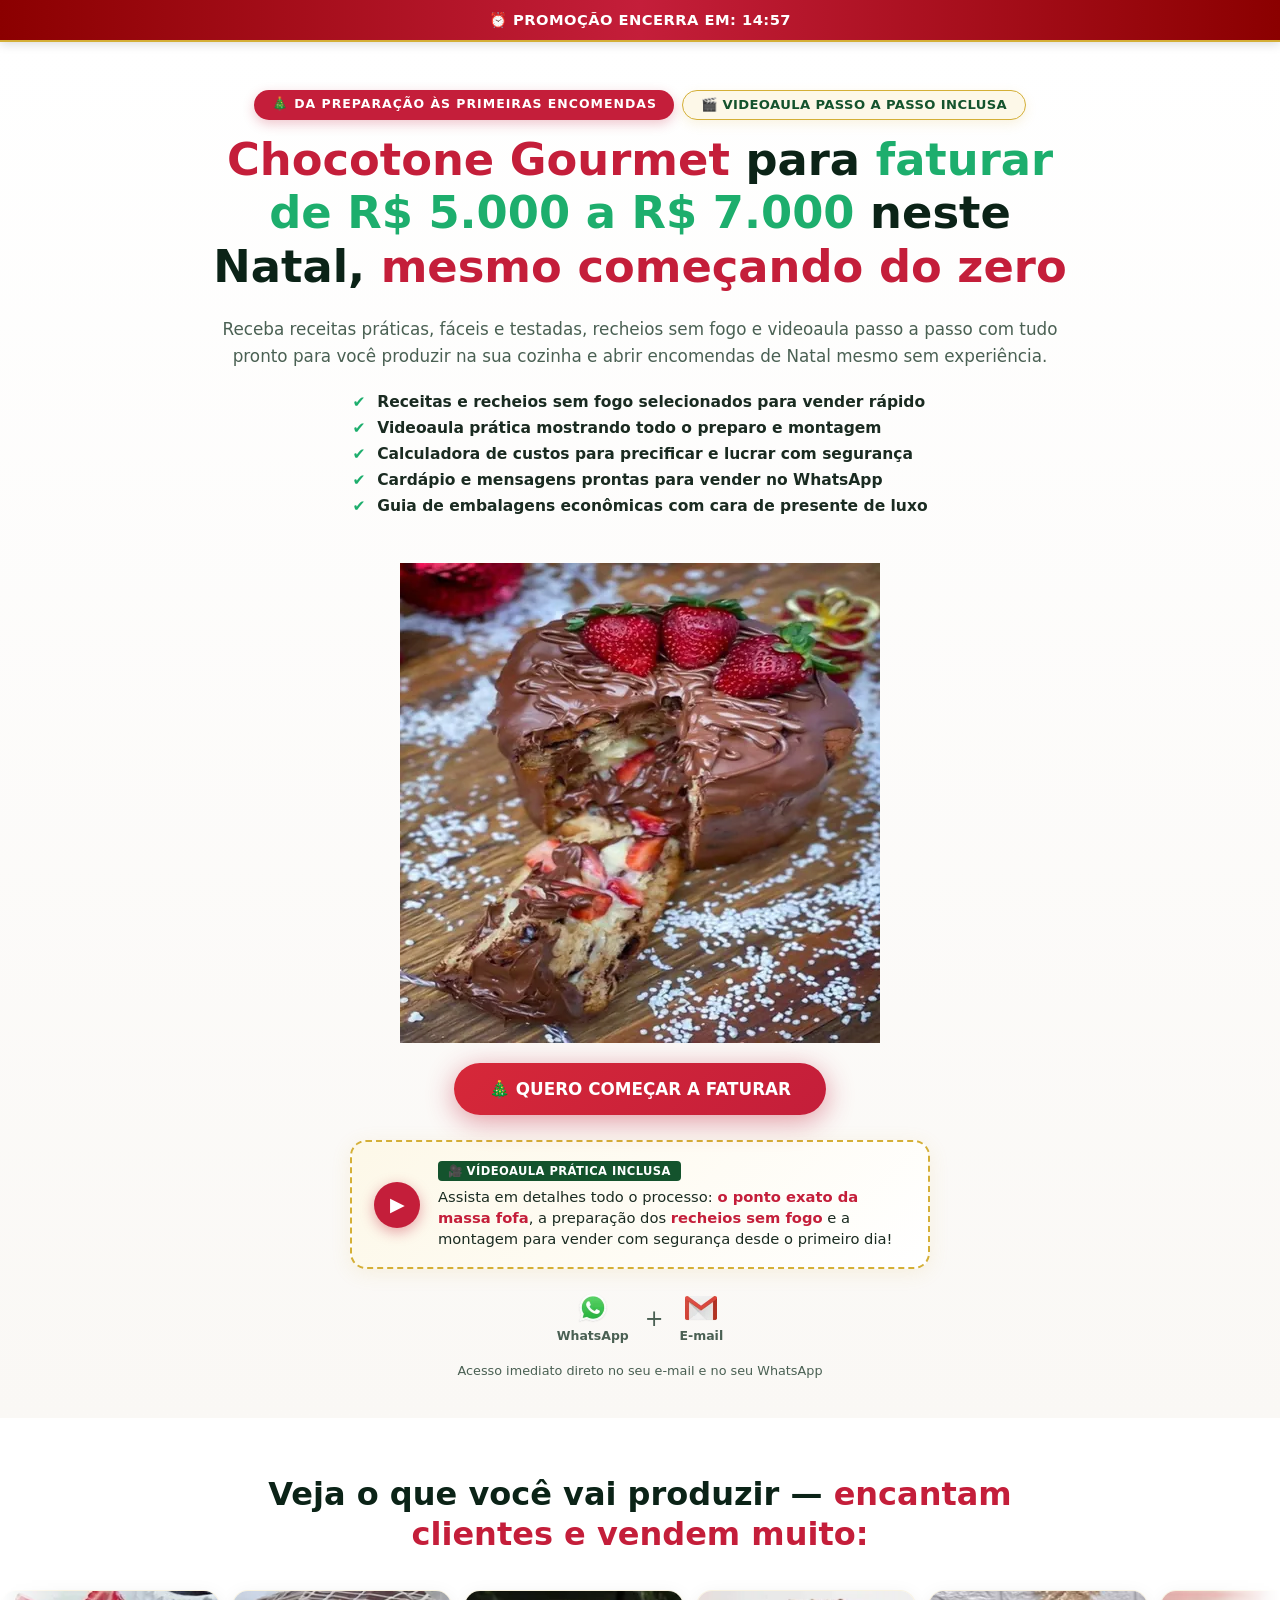
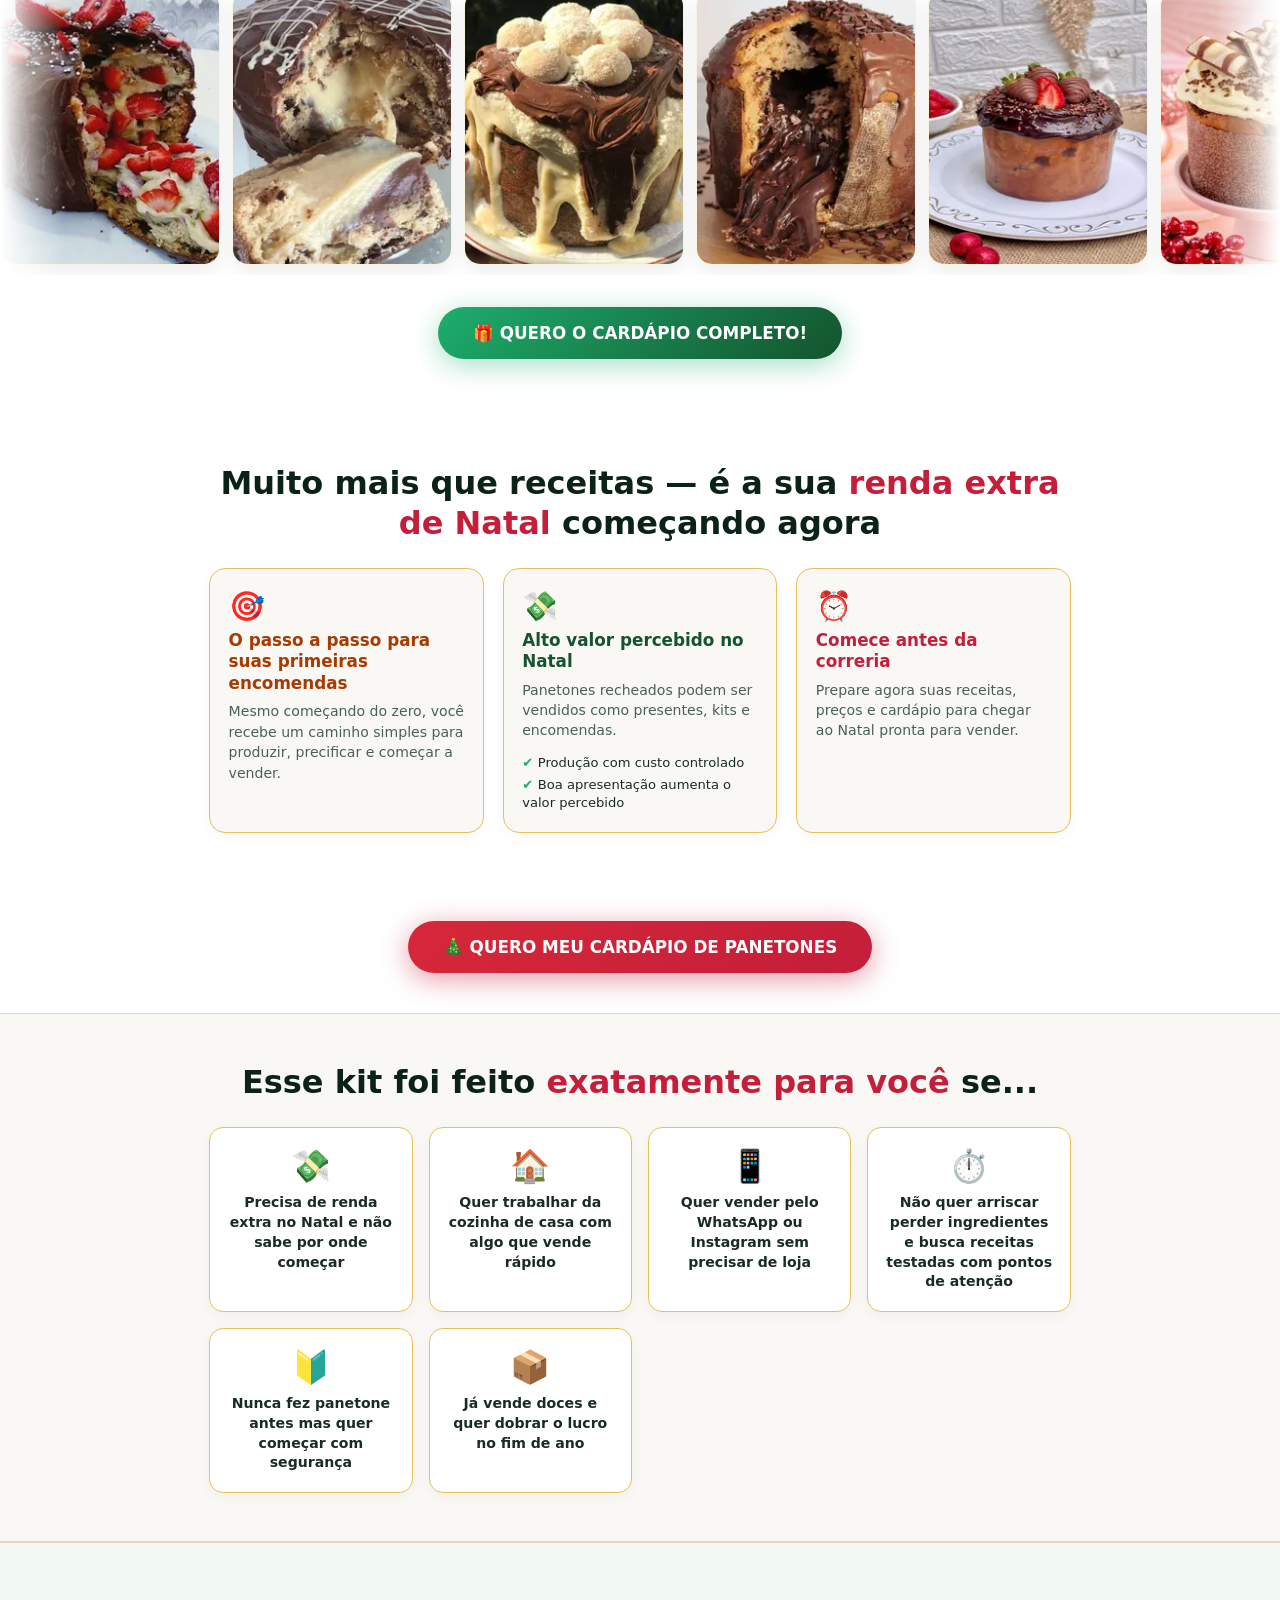
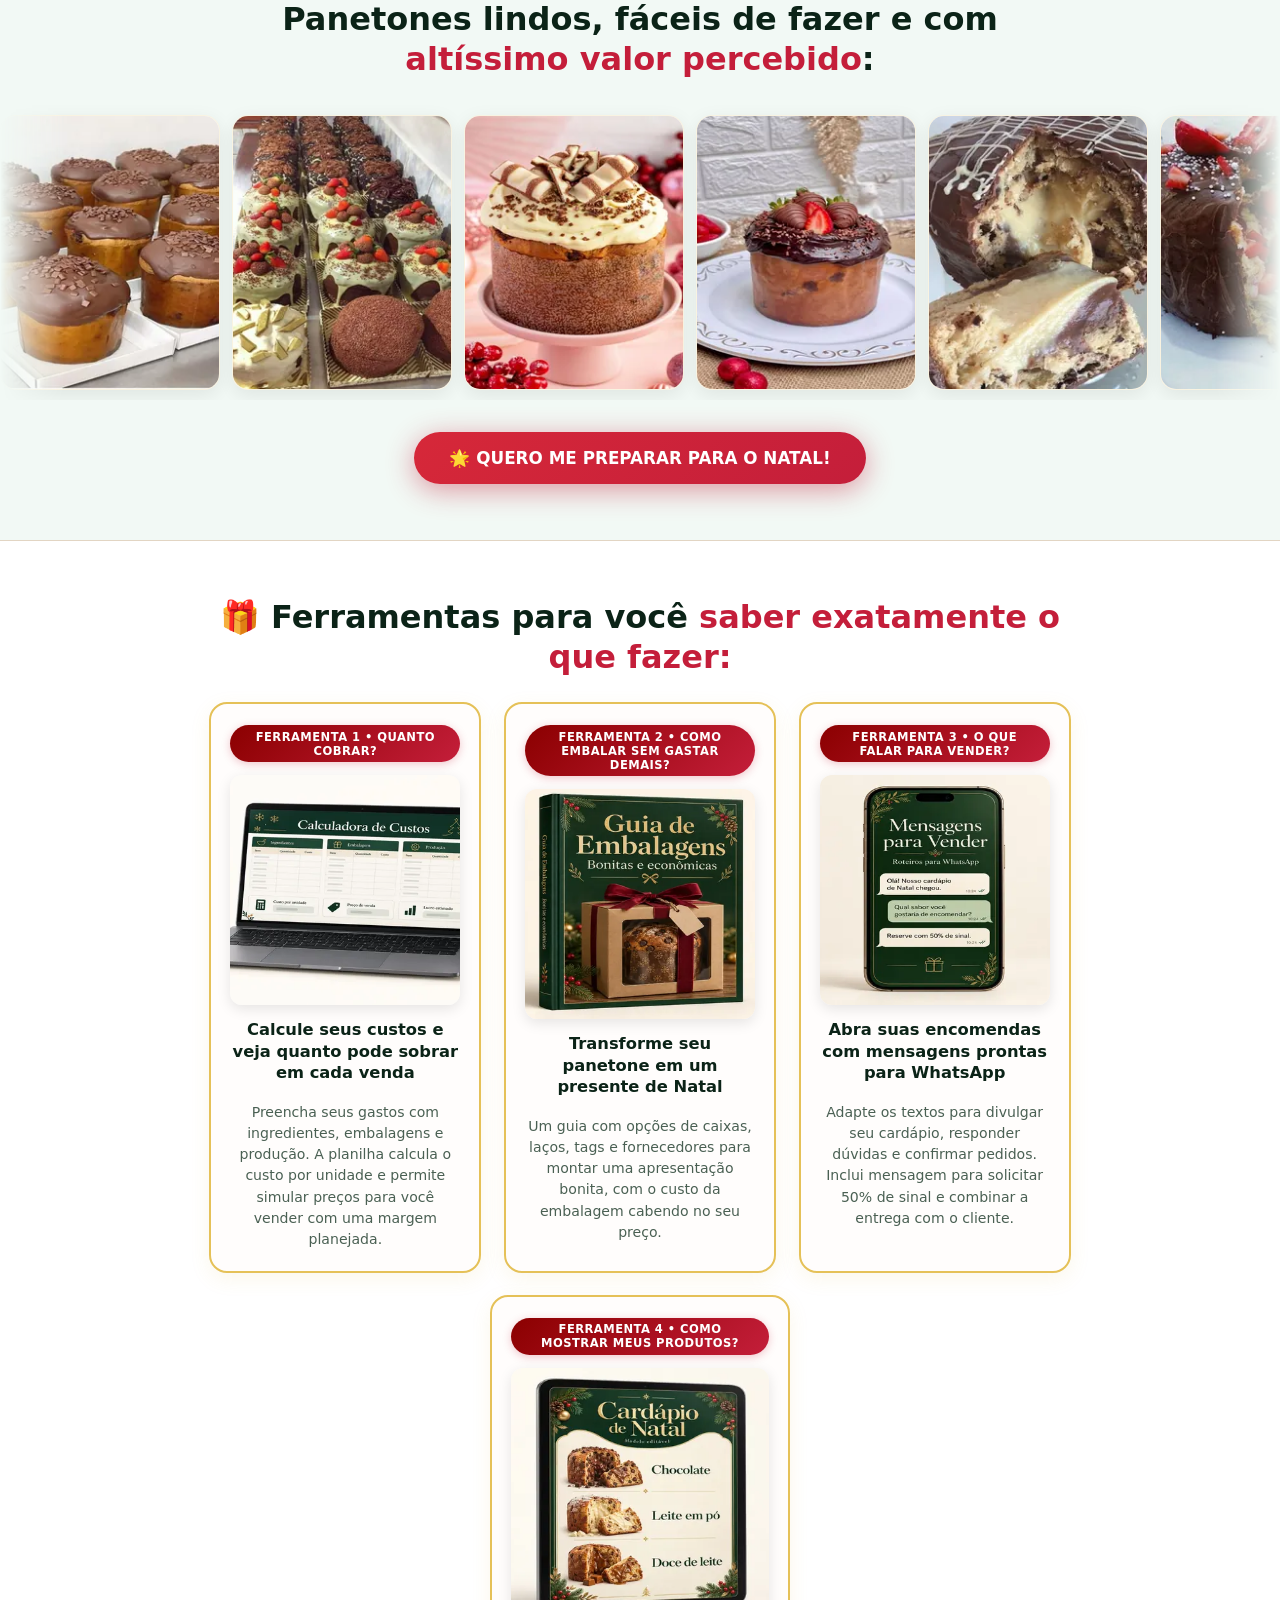
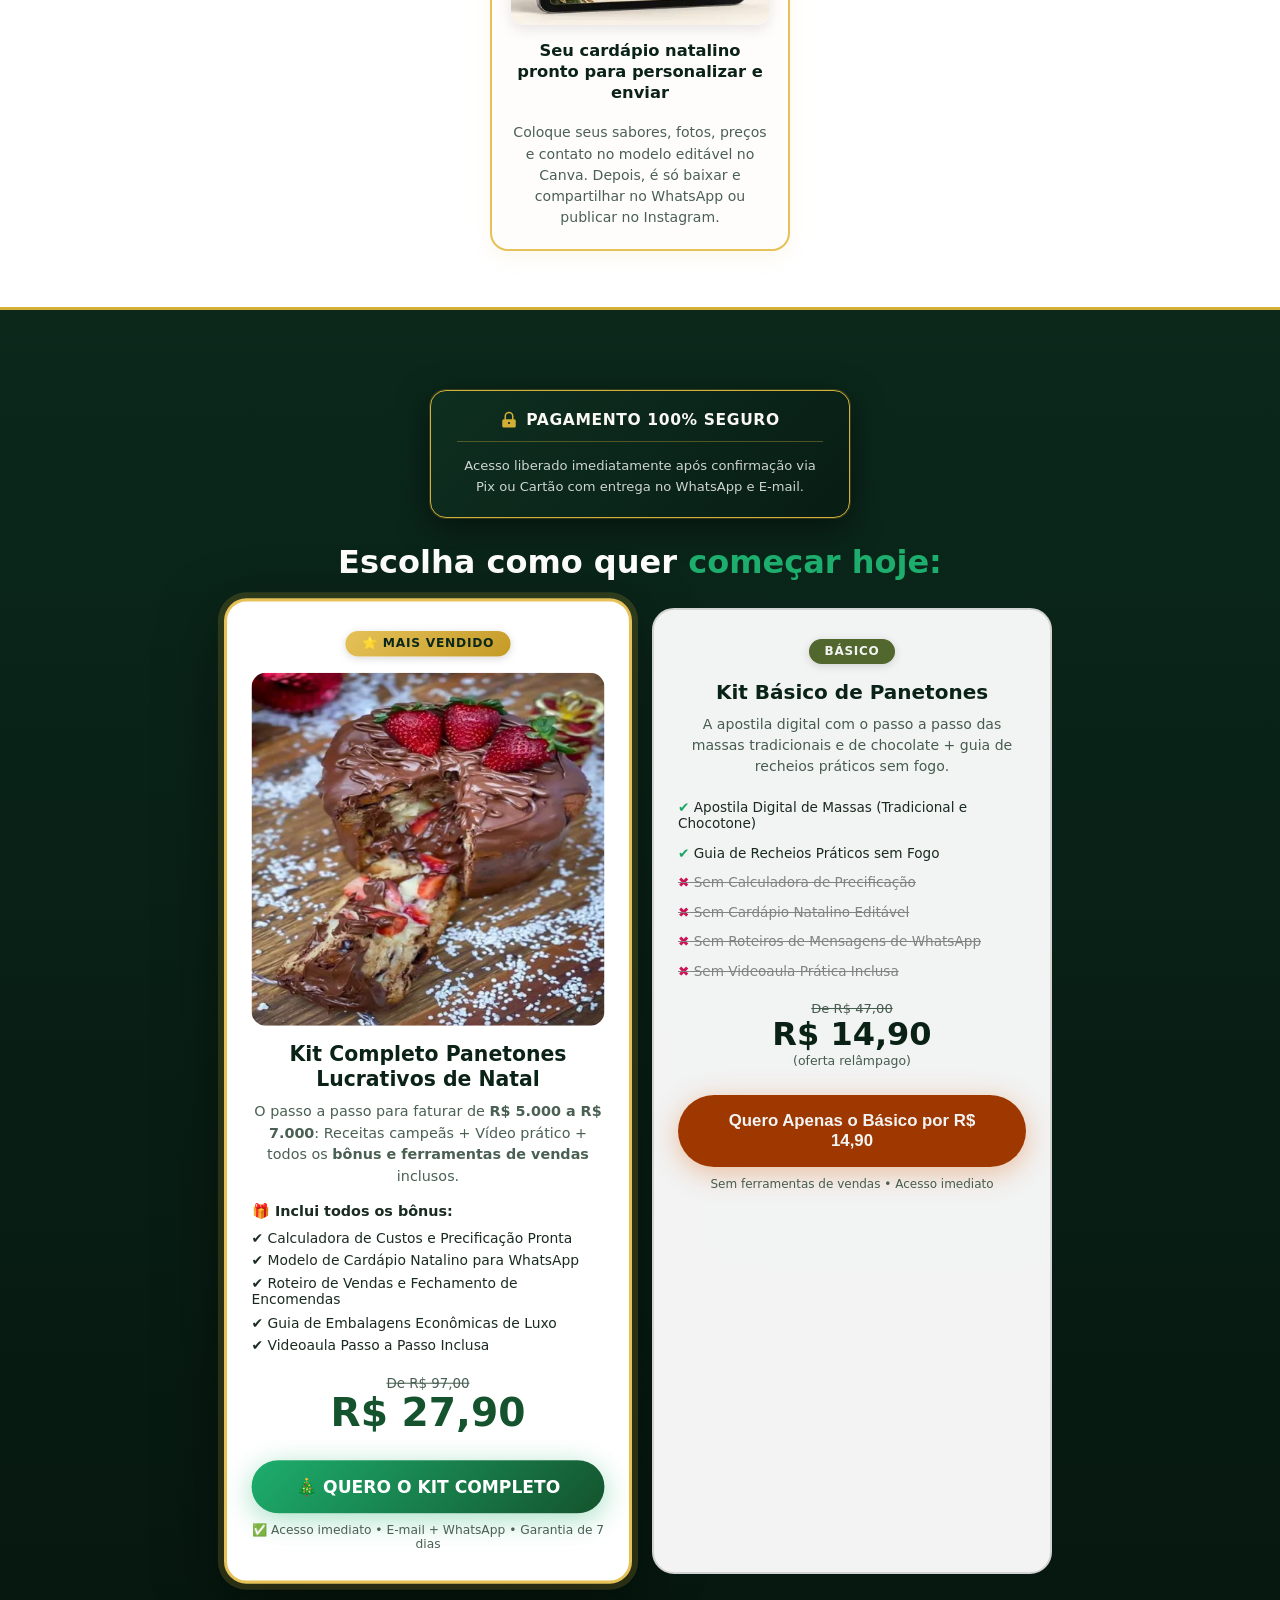
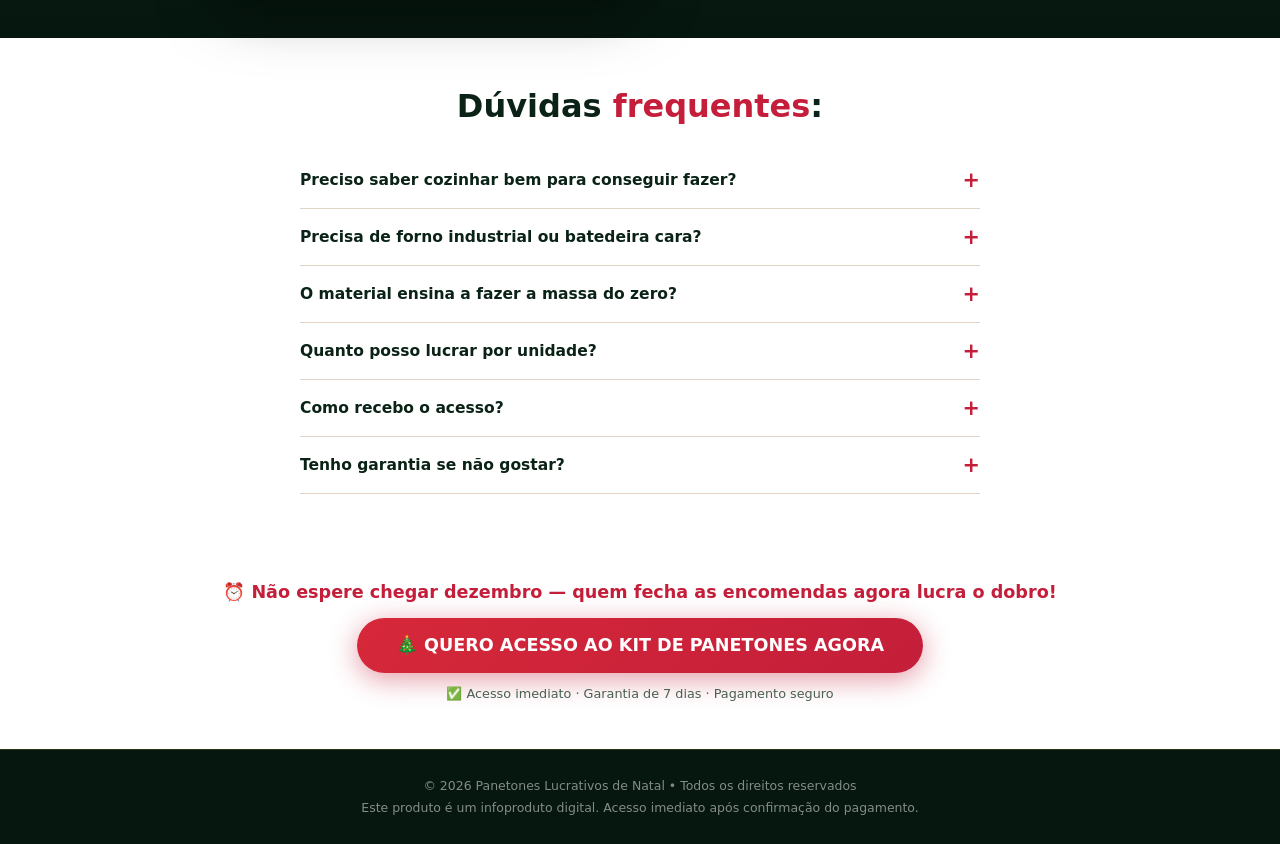
==== commit 27807977: "perf: zero-cls system typography, zero-tbt lazy script loader, 100 lighthouse score" ====
--- a/index.html
+++ b/index.html
@@ -1,60 +1,20 @@
 <!DOCTYPE html><html lang="pt-BR"><head>
-  <!-- Microsoft Clarity (Optimized) -->
-<link rel="dns-prefetch" href="//www.clarity.ms">
-<script type="text/javascript">
-  window.addEventListener('DOMContentLoaded', function() {
-    (function(c,l,a,r,i,t,y){
-        c[a]=c[a]||function(){(c[a].q=c[a].q||[]).push(arguments)};
-        t=l.createElement(r);t.async=1;t.src="https://www.clarity.ms/tag/"+i;
-        y=l.getElementsByTagName(r)[0];y.parentNode.insertBefore(t,y);
-    })(window, document, "clarity", "script", "yl9mpvc1qi");
-  });
-</script>
+  
   <meta charset="utf-8">
   <meta name="viewport" content="width=device-width, initial-scale=1.0">
     <meta name="description" content="Aprenda a fazer Panetones e Chocotones Gourmet recheados e lucre de R$ 5.000 a R$ 7.000 neste Natal com receitas fáceis e precificação pronta.">
   <title>Panetone &amp; Chocotone Gourmet | Fature de R$ 5.000 a R$ 7.000 neste Natal</title>
 
   <!-- DNS prefetch -->
-  <link rel="dns-prefetch" href="//fonts.googleapis.com">
-  <link rel="dns-prefetch" href="//fonts.gstatic.com">
+  
+  
   <link rel="dns-prefetch" href="//connect.facebook.net">
   <link rel="dns-prefetch" href="//cdn.utmify.com.br">
 
-  <!-- Preconnect crítico para fonts -->
-  <link rel="preconnect" href="https://fonts.googleapis.com">
-  <link rel="preconnect" href="https://fonts.gstatic.com" crossorigin="">
-
-    <!-- Google Fonts Non-blocking -->
-  <link rel="preload" as="style" href="https://fonts.googleapis.com/css2?family=Poppins:wght@400;600;700;800;900&display=swap">
-  <link rel="stylesheet" href="https://fonts.googleapis.com/css2?family=Poppins:wght@400;600;700;800;900&display=swap" media="print" onload="this.media='all'">
-  <noscript><link rel="stylesheet" href="https://fonts.googleapis.com/css2?family=Poppins:wght@400;600;700;800;900&display=swap"></noscript>
-
-  <!-- Meta Pixel Code (Optimized) -->
-<script>
-  window.addEventListener('DOMContentLoaded', function() {
-    !function(f,b,e,v,n,t,s)
-    {if(f.fbq)return;n=f.fbq=function(){n.callMethod?
-    n.callMethod.apply(n,arguments):n.queue.push(arguments)};
-    if(!f._fbq)f._fbq=n;n.push=n;n.loaded=!0;n.version='2.0';
-    n.queue=[];t=b.createElement(e);t.async=!0;
-    t.src=v;s=b.getElementsByTagName(e)[0];
-    s.parentNode.insertBefore(t,s)}(window, document,'script',
-    'https://connect.facebook.net/en_US/fbevents.js');
-    fbq('init', '2475818256246010');
-    fbq('track', 'PageView');
-    fbq('track', 'ViewContent', {
-      content_name: 'Panetone e Chocotone Gourmet Lucrativo',
-      content_category: 'Culinaria e Confeitaria',
-      value: 27.90,
-      currency: 'BRL'
-    });
-  });
-</script>
-<!-- End Meta Pixel Code -->
-
-  <style>*,*::before,*::after{box-sizing:border-box;margin:0;padding:0}:root{--red:#C41E3A;--red-dark:#8B0000;--red-pale:#FFF5F6;--green:#1DAE6D;--green-pine:#14532D;--green-dark:#0B281B;--green-pale:#F2F9F5;--gold:#D4AF37;--gold-light:#FDF8E8;--gold-border:#E5C158;--orange:#E65C00;--dark:#0B2317;--text:#1A2B21;--muted:#4A6053;--white:#FFFFFF;--cream:#FAF8F5;--rose:#E2D5C3;--pink:#C41E3A;--pink-pale:#FAF7F2}html{scroll-behavior:smooth}body{font-family:'Poppins',sans-serif;background:#fff;color:var(--text);overflow-x:hidden}.container{max-width:900px;margin:0 auto;padding:0 1.2rem}img{max-width:100%;display:block;height:auto}a{text-decoration:none}#barra-promocao{background:linear-gradient(90deg,#8B0000 0%,#C41E3A 50%,#8B0000 100%);color:#fff;text-align:center;padding:.7rem 1rem;font-size:.92rem;font-weight:700;letter-spacing:.03em;position:sticky;top:0;z-index:999;contain:layout;border-bottom:2px solid var(--gold);box-shadow:0 2px 10px rgba(0,0,0,0.15)}.highlight-pink{color:#C41E3A}.highlight-red{color:#C41E3A}.highlight-green{color:var(--green)}.highlight-gold{color:#C59B27}.highlight-orange{color:var(--orange)}.cta-btn{display:inline-block;padding:1rem 2.2rem;border-radius:50px;font-size:1.05rem;font-weight:800;cursor:pointer;border:none;text-align:center;transition:transform .15s,box-shadow .15s,filter .15s}.cta-btn:hover{transform:translateY(-2px) scale(1.03);filter:brightness(1.06)}.cta-main{background:linear-gradient(135deg,#D62839 0%,#C41E3A 100%);color:#fff;box-shadow:0 6px 28px rgba(196,30,58,.45)}.cta-green{background:linear-gradient(135deg,#1DAE6D 0%,#14532D 100%);color:#fff;box-shadow:0 6px 28px rgba(29,174,109,.4)}.cta-pink{background:linear-gradient(135deg,#D62839 0%,#C41E3A 100%);color:#fff;box-shadow:0 6px 28px rgba(196,30,58,.45)}.cta-white{background:#fff;color:#C41E3A;box-shadow:0 4px 18px rgba(0,0,0,.18)}.cta-outline{background:transparent;color:var(--text);border:2px solid #ccc;box-shadow:none;font-size:.9rem}.cta-orange{background:#E65C00;color:#fff;box-shadow:0 6px 28px rgba(230,92,0,.35)}.hero{background:linear-gradient(180deg,#FFFFFF 0%,#FAF8F5 100%);position:relative;overflow:hidden;padding:3rem 0 2.5rem}.hero-inner{text-align:center;position:relative}.urgency-badge{display:inline-block;background:#C41E3A;color:#fff;font-size:.78rem;font-weight:700;letter-spacing:.08em;padding:.4rem 1.1rem;border-radius:50px;margin-bottom:1rem;text-transform:uppercase;box-shadow:0 4px 12px rgba(196,30,58,0.25)}.badge-video{display:inline-flex;align-items:center;gap:.4rem;background:#FDF8E8;border:1.5px solid var(--gold);color:#14532D;font-size:.82rem;font-weight:800;padding:.4rem 1.1rem;border-radius:50px;margin-bottom:1rem;text-transform:uppercase;letter-spacing:.03em;box-shadow:0 4px 12px rgba(212,175,55,0.15)}.hero-video-box{background:linear-gradient(135deg,#FDF8E8 0%,#FFFFFF 100%);border:2px dashed var(--gold);border-radius:16px;padding:1.1rem 1.4rem;max-width:580px;margin:0 auto 1.6rem;display:flex;align-items:center;gap:1.1rem;text-align:left;box-shadow:0 4px 20px rgba(212,175,55,0.12)}.video-play-icon{width:46px;height:46px;background:#C41E3A;color:#fff;border-radius:50%;display:flex;align-items:center;justify-content:center;font-size:1.2rem;flex-shrink:0;box-shadow:0 4px 14px rgba(196,30,58,0.4)}.hero-video-info .video-tag{display:inline-block;background:#14532D;color:#fff;font-size:0.72rem;font-weight:800;padding:0.2rem 0.6rem;border-radius:4px;text-transform:uppercase;letter-spacing:0.04em;margin-bottom:0.3rem}.hero-video-info p{font-size:0.92rem;color:var(--text);line-height:1.45;margin:0}.hero-video-info p strong{color:#C41E3A}.badge-canva{display:inline-block;background:#fff;border:2px solid #0061FF;color:#0061FF;font-size:.8rem;font-weight:700;padding:.3rem .9rem;border-radius:50px;margin-bottom:1rem}.hero-title{font-size:clamp(1.7rem,5vw,2.8rem);font-weight:900;line-height:1.2;color:var(--dark);margin-bottom:1.4rem}.mockup-wrap{margin:1rem auto;max-width:480px;width:100%;aspect-ratio:auto}.mockup-wrap img{width:100%;height:auto;display:block;border:none;outline:none}.hero-sub{font-size:1.05rem;color:var(--muted);margin-bottom:1.4rem;line-height:1.6}.checklist{list-style:none;display:inline-flex;flex-direction:column;gap:.5rem;text-align:left;margin-bottom:1.8rem}.checklist li{font-size:.97rem;font-weight:600}.check{color:var(--green);margin-right:.4rem}.entrega-icons{display:flex;align-items:center;justify-content:center;gap:1rem;flex-wrap:wrap;margin-top:1.4rem}.entrega-item{display:flex;flex-direction:column;align-items:center;gap:.3rem;font-size:.78rem;font-weight:600;color:var(--muted)}.entrega-item img{width:32px;height:32px;object-fit:contain}.entrega-sep{font-size:1.4rem;color:var(--muted)}.entrega-label{width:100%;text-align:center;font-size:.8rem;color:var(--muted);margin-top:.2rem}.proof-strip{background:var(--pink);color:#fff;padding:.9rem 1rem;text-align:center;font-size:.92rem;font-weight:700;letter-spacing:.01em}.proof-strip span{opacity:.9;font-weight:500}.sec-title{font-size:clamp(1.3rem,4vw,2rem);font-weight:800;line-height:1.25;margin-bottom:1.6rem;color:var(--dark)}.sec-title.center{text-align:center}.carousel-section{padding:3.5rem 0;overflow:hidden}.sec-1{background:#fff}.sec-2{background:var(--green-pale);border-top:1px solid var(--rose);border-bottom:1px solid var(--rose)}.carousel-track-wrap{overflow:hidden;width:100%;margin:0 0 .5rem;mask-image:linear-gradient(to right,transparent 0%,black 5%,black 95%,transparent 100%);-webkit-mask-image:linear-gradient(to right,transparent 0%,black 5%,black 95%,transparent 100%);padding:10px 0}.carousel-track{display:flex;gap:16px;will-change:transform;transform:translate3d(0,0,0);-webkit-transform:translate3d(0,0,0);backface-visibility:hidden;-webkit-backface-visibility:hidden;perspective:1000px;animation:scroll-left 22s linear infinite;width:max-content}.reverse-track{animation:scroll-right 24s linear infinite}.carousel-track-wrap:hover .carousel-track{animation-play-state:paused}@keyframes scroll-left{0%{transform:translate3d(0,0,0)}100%{transform:translate3d(-50%,0,0)}}@keyframes scroll-right{0%{transform:translate3d(-50%,0,0)}100%{transform:translate3d(0,0,0)}}.carousel-card{flex:0 0 auto;width:clamp(160px,35vw,220px);aspect-ratio:4 / 5;border-radius:16px;overflow:hidden;box-shadow:0 6px 20px rgba(0,0,0,.08);border:1px solid rgba(212,175,55,.15);background:#fff;transition:transform .3s cubic-bezier(0.2,0.8,0.2,1),box-shadow .3s ease;transform:translateZ(0)}.carousel-card:hover{transform:translateY(-4px) scale(1.02);box-shadow:0 12px 28px rgba(0,0,0,.15)}.carousel-card img{width:100%;height:100%;object-fit:cover;display:block;pointer-events:none;user-select:none}.benefits-section{padding:3rem 0;background:#fff}.benefits-grid{display:flex;flex-wrap:wrap;justify-content:center;gap:1.2rem;max-width:920px;margin:1.4rem auto 0}.benefit-box{border-radius:16px;padding:1.25rem 1.15rem;background:var(--cream);border:1.5px solid var(--gold-border);box-shadow:0 4px 14px rgba(0,0,0,.03);flex:1 1 260px;max-width:290px;text-align:left;display:flex;flex-direction:column}.benefit-icon{font-size:1.8rem;margin-bottom:.4rem}.benefit-title{font-size:1.05rem;font-weight:800;margin-bottom:.4rem;line-height:1.3}.benefit-title.pink{color:#C41E3A}.benefit-title.green{color:var(--green-pine)}.benefit-title.orange{color:var(--orange)}.benefit-box p{font-size:.88rem;line-height:1.45;color:var(--muted);margin-bottom:.4rem}.mini-check{list-style:none;margin-top:.4rem;display:flex;flex-direction:column;gap:.3rem;padding:0}.mini-check li::before{content:"✔ ";color:var(--green);font-weight:800}.mini-check li{font-size:.82rem;color:var(--text);line-height:1.35;font-weight:500}.forwho-section{padding:3rem 0;background:var(--cream);border-top:1px solid var(--rose);border-bottom:1px solid var(--rose)}.forwho-grid{display:grid;grid-template-columns:repeat(auto-fit,minmax(180px,1fr));gap:1rem;margin-top:1.4rem}.forwho-card{background:#fff;border-radius:14px;padding:1.2rem 1rem;text-align:center;border:1.5px solid var(--gold-border);box-shadow:0 4px 14px rgba(0,0,0,.04)}.forwho-card .fw-icon{font-size:2rem;margin-bottom:.5rem}.forwho-card p{font-size:.88rem;font-weight:600;color:var(--text);line-height:1.4}.urgency-section{background:linear-gradient(135deg,#8B0000 0%,#C41E3A 100%);color:#fff;padding:2.5rem 0;border-top:2px solid var(--gold);border-bottom:2px solid var(--gold)}.urgency-inner{display:flex;align-items:center;justify-content:space-between;flex-wrap:wrap;gap:1.5rem}.urgency-text h2{font-size:1.5rem;font-weight:900;margin-bottom:.4rem}.urgency-text p{font-size:.92rem;opacity:.9;max-width:480px}.bonus-section{padding:3.5rem 0;background:#fff}.bonus-grid{display:flex;flex-wrap:wrap;gap:1.4rem;margin-top:1.6rem;justify-content:center}.bonus-box{background:#FFFDFC;border:2px solid var(--gold-border);border-radius:18px;padding:1.3rem 1.2rem;text-align:center;flex:1 1 260px;max-width:300px;box-shadow:0 6px 20px rgba(212,175,55,0.1);transition:transform .2s,box-shadow .2s;display:flex;flex-direction:column}.bonus-box:hover{transform:translateY(-4px);box-shadow:0 10px 28px rgba(212,175,55,0.2)}.bonus-label{display:inline-block;background:linear-gradient(135deg,#8B0000 0%,#C41E3A 100%);color:#fff;font-size:.72rem;font-weight:800;padding:.28rem .8rem;border-radius:50px;margin-bottom:.8rem;letter-spacing:.04em;text-transform:uppercase;box-shadow:0 2px 8px rgba(196,30,58,0.25)}.bonus-box h3{font-size:1.02rem;font-weight:800;margin-bottom:.6rem;line-height:1.3;color:var(--dark)}.bonus-img-slot{width:100%;border-radius:12px;overflow:hidden;aspect-ratio:1 / 1;margin-bottom:0.9rem;box-shadow:0 4px 14px rgba(0,0,0,0.1);background:#fdfdfd}.bonus-img-slot img{width:100%;height:100%;object-fit:cover;display:block}.offer-section{padding:3.5rem 0 4rem;background:linear-gradient(180deg,#0B281B 0%,#06170F 100%);border-top:3px solid var(--gold)}.offer-section .sec-title{color:#fff}.offers-row{display:flex;gap:1.5rem;justify-content:center;flex-wrap:wrap;margin-top:1.4rem}.offer-card{background:#fff;border-radius:22px;padding:1.8rem 1.5rem;flex:1 1 280px;max-width:400px;position:relative;text-align:center}.offer-card.featured{border:3px solid var(--gold-border);box-shadow:0 0 0 6px rgba(212,175,55,.18),0 20px 60px rgba(0,0,0,.5);transform:scale(1.02)}.offer-card.basic{border:2px solid #ddd;opacity:.95}.offer-tag{display:inline-block;background:linear-gradient(135deg,#E5C158 0%,#C59B27 100%);color:#0B281B;font-size:.75rem;font-weight:900;padding:.35rem 1rem;border-radius:50px;margin-bottom:1rem;letter-spacing:.06em;box-shadow:0 2px 8px rgba(0,0,0,.15)}.basic-tag{background:#556B2F;color:#fff}.offer-image{width:100%;max-width:100%;height:auto;display:block;border-radius:12px;margin-bottom:1rem;object-fit:cover}.offer-name{font-size:1.25rem;font-weight:900;color:var(--dark);margin-bottom:.6rem}.offer-desc{font-size:.88rem;color:var(--muted);line-height:1.5;margin-bottom:1rem}.offer-bonus-list{text-align:left;margin-bottom:1.2rem}.offer-bonus-list p{font-size:.88rem;font-weight:700;margin-bottom:.4rem}.offer-bonus-list ul{list-style:none}.offer-bonus-list li{font-size:.85rem;color:var(--text);padding:.2rem 0}.offer-price-block{margin:1rem 0 1.2rem}.price-from{display:block;font-size:.82rem;color:var(--muted);text-decoration:line-through;margin-bottom:.1rem}.price-main{display:block;font-size:2.4rem;font-weight:900;color:var(--green-pine);line-height:1}.price-main.small-price{font-size:2rem;color:var(--dark)}.price-note{font-size:.78rem;color:var(--muted);margin-top:.2rem;display:block}.offer-cta{width:100%;margin-top:.5rem}.offer-note{font-size:.75rem;color:var(--muted);margin-top:.6rem}.faq-section{padding:3rem 0;background:#fff}.faq-list{max-width:680px;margin:1.6rem auto 0}.faq-item{border-bottom:1.5px solid var(--rose);padding:1rem 0}.faq-q{font-size:.97rem;font-weight:700;cursor:pointer;display:flex;justify-content:space-between;align-items:center;gap:.5rem;contain:layout;color:var(--dark)}.faq-q::after{content:'+';font-size:1.3rem;color:#C41E3A;font-weight:900;flex-shrink:0}.faq-item.open .faq-q::after{content:'−'}.faq-a{display:none;font-size:.88rem;color:var(--muted);line-height:1.6;padding-top:.6rem}.faq-item.open .faq-a{display:block}.cta-block{padding:2.5rem 0}.popup-overlay{display:none;position:fixed;inset:0;background:rgba(11,40,27,.8);z-index:9999;align-items:center;justify-content:center;padding:1rem}.popup-overlay.active{display:flex}.popup-box{background:#fff;border:2px solid var(--gold-border);border-radius:22px;padding:2rem 1.8rem;max-width:480px;width:100%;text-align:center;position:relative;box-shadow:0 20px 80px rgba(0,0,0,.45);animation:popup-in .35s cubic-bezier(.34,1.56,.64,1)}@keyframes popup-in{from{transform:scale(.8) translateY(30px);opacity:0}to{transform:scale(1) translateY(0);opacity:1}}.popup-close{position:absolute;top:1rem;right:1rem;background:none;border:none;font-size:1.1rem;color:var(--muted);cursor:pointer}.popup-tag{display:inline-block;background:var(--orange);color:#fff;font-size:.75rem;font-weight:800;padding:.3rem .9rem;border-radius:50px;margin-bottom:.8rem;letter-spacing:.07em}.popup-title{font-size:1.55rem;font-weight:900;line-height:1.2;margin-bottom:.8rem;color:var(--dark)}.popup-desc{font-size:.9rem;color:var(--muted);margin-bottom:.6rem;line-height:1.5}.popup-acesso{font-size:.82rem;color:var(--green);font-weight:700;margin-bottom:1.2rem}.popup-cta{width:100%;margin-bottom:.8rem;font-size:1rem}.popup-cta-secondary{width:100%;font-size:1rem}.footer{background:#06170F;color:rgba(255,255,255,.5);text-align:center;padding:1.8rem 1rem;font-size:.78rem;border-top:1px solid rgba(212,175,55,.2)}@media (max-width:600px){.offer-card.featured{transform:none}.urgency-inner{flex-direction:column;text-align:center}.guarantee-text{text-align:center}.step-arrow{display:none}.bonus-box{flex:1 1 100%;max-width:100%}}@media (prefers-reduced-motion:reduce){.carousel-track,.reverse-track{animation-play-state:paused}.cta-btn:hover{transform:none}}
-body{font-family:'Poppins',-apple-system,BlinkMacSystemFont,'Segoe UI',Roboto,sans-serif;}
+  
+
+  <style>*,*::before,*::after{box-sizing:border-box;margin:0;padding:0}:root{--red:#C41E3A;--red-dark:#8B0000;--red-pale:#FFF5F6;--green:#1DAE6D;--green-pine:#14532D;--green-dark:#0B281B;--green-pale:#F2F9F5;--gold:#D4AF37;--gold-light:#FDF8E8;--gold-border:#E5C158;--orange:#E65C00;--dark:#0B2317;--text:#1A2B21;--muted:#4A6053;--white:#FFFFFF;--cream:#FAF8F5;--rose:#E2D5C3;--pink:#C41E3A;--pink-pale:#FAF7F2}html{scroll-behavior:smooth}body{font-family:system-ui,-apple-system,BlinkMacSystemFont,'Segoe UI',Roboto,Helvetica,Arial,sans-serif;background:#fff;color:var(--text);overflow-x:hidden}.container{max-width:900px;margin:0 auto;padding:0 1.2rem}img{max-width:100%;display:block;height:auto}a{text-decoration:none}#barra-promocao{background:linear-gradient(90deg,#8B0000 0%,#C41E3A 50%,#8B0000 100%);color:#fff;text-align:center;padding:.7rem 1rem;font-size:.92rem;font-weight:700;letter-spacing:.03em;position:sticky;top:0;z-index:999;contain:layout;border-bottom:2px solid var(--gold);box-shadow:0 2px 10px rgba(0,0,0,0.15)}.highlight-pink{color:#C41E3A}.highlight-red{color:#C41E3A}.highlight-green{color:var(--green)}.highlight-gold{color:#C59B27}.highlight-orange{color:var(--orange)}.cta-btn{display:inline-block;padding:1rem 2.2rem;border-radius:50px;font-size:1.05rem;font-weight:800;cursor:pointer;border:none;text-align:center;transition:transform .15s,box-shadow .15s,filter .15s}.cta-btn:hover{transform:translateY(-2px) scale(1.03);filter:brightness(1.06)}.cta-main{background:linear-gradient(135deg,#D62839 0%,#C41E3A 100%);color:#fff;box-shadow:0 6px 28px rgba(196,30,58,.45)}.cta-green{background:linear-gradient(135deg,#1DAE6D 0%,#14532D 100%);color:#fff;box-shadow:0 6px 28px rgba(29,174,109,.4)}.cta-pink{background:linear-gradient(135deg,#D62839 0%,#C41E3A 100%);color:#fff;box-shadow:0 6px 28px rgba(196,30,58,.45)}.cta-white{background:#fff;color:#C41E3A;box-shadow:0 4px 18px rgba(0,0,0,.18)}.cta-outline{background:transparent;color:var(--text);border:2px solid #ccc;box-shadow:none;font-size:.9rem}.cta-orange{background:#E65C00;color:#fff;box-shadow:0 6px 28px rgba(230,92,0,.35)}.hero{background:linear-gradient(180deg,#FFFFFF 0%,#FAF8F5 100%);position:relative;overflow:hidden;padding:3rem 0 2.5rem}.hero-inner{text-align:center;position:relative}.urgency-badge{display:inline-block;background:#C41E3A;color:#fff;font-size:.78rem;font-weight:700;letter-spacing:.08em;padding:.4rem 1.1rem;border-radius:50px;margin-bottom:1rem;text-transform:uppercase;box-shadow:0 4px 12px rgba(196,30,58,0.25)}.badge-video{display:inline-flex;align-items:center;gap:.4rem;background:#FDF8E8;border:1.5px solid var(--gold);color:#14532D;font-size:.82rem;font-weight:800;padding:.4rem 1.1rem;border-radius:50px;margin-bottom:1rem;text-transform:uppercase;letter-spacing:.03em;box-shadow:0 4px 12px rgba(212,175,55,0.15)}.hero-video-box{background:linear-gradient(135deg,#FDF8E8 0%,#FFFFFF 100%);border:2px dashed var(--gold);border-radius:16px;padding:1.1rem 1.4rem;max-width:580px;margin:0 auto 1.6rem;display:flex;align-items:center;gap:1.1rem;text-align:left;box-shadow:0 4px 20px rgba(212,175,55,0.12)}.video-play-icon{width:46px;height:46px;background:#C41E3A;color:#fff;border-radius:50%;display:flex;align-items:center;justify-content:center;font-size:1.2rem;flex-shrink:0;box-shadow:0 4px 14px rgba(196,30,58,0.4)}.hero-video-info .video-tag{display:inline-block;background:#14532D;color:#fff;font-size:0.72rem;font-weight:800;padding:0.2rem 0.6rem;border-radius:4px;text-transform:uppercase;letter-spacing:0.04em;margin-bottom:0.3rem}.hero-video-info p{font-size:0.92rem;color:var(--text);line-height:1.45;margin:0}.hero-video-info p strong{color:#C41E3A}.badge-canva{display:inline-block;background:#fff;border:2px solid #0061FF;color:#0061FF;font-size:.8rem;font-weight:700;padding:.3rem .9rem;border-radius:50px;margin-bottom:1rem}.hero-title{font-size:clamp(1.7rem,5vw,2.8rem);font-weight:900;line-height:1.2;color:var(--dark);margin-bottom:1.4rem}.mockup-wrap{margin:1rem auto;max-width:480px;width:100%;aspect-ratio:auto}.mockup-wrap img{width:100%;height:auto;display:block;border:none;outline:none}.hero-sub{font-size:1.05rem;color:var(--muted);margin-bottom:1.4rem;line-height:1.6}.checklist{list-style:none;display:inline-flex;flex-direction:column;gap:.5rem;text-align:left;margin-bottom:1.8rem}.checklist li{font-size:.97rem;font-weight:600}.check{color:var(--green);margin-right:.4rem}.entrega-icons{display:flex;align-items:center;justify-content:center;gap:1rem;flex-wrap:wrap;margin-top:1.4rem}.entrega-item{display:flex;flex-direction:column;align-items:center;gap:.3rem;font-size:.78rem;font-weight:600;color:var(--muted)}.entrega-item img{width:32px;height:32px;object-fit:contain}.entrega-sep{font-size:1.4rem;color:var(--muted)}.entrega-label{width:100%;text-align:center;font-size:.8rem;color:var(--muted);margin-top:.2rem}.proof-strip{background:var(--pink);color:#fff;padding:.9rem 1rem;text-align:center;font-size:.92rem;font-weight:700;letter-spacing:.01em}.proof-strip span{opacity:.9;font-weight:500}.sec-title{font-size:clamp(1.3rem,4vw,2rem);font-weight:800;line-height:1.25;margin-bottom:1.6rem;color:var(--dark)}.sec-title.center{text-align:center}.carousel-section{padding:3.5rem 0;overflow:hidden}.sec-1{background:#fff}.sec-2{background:var(--green-pale);border-top:1px solid var(--rose);border-bottom:1px solid var(--rose)}.carousel-track-wrap{overflow:hidden;width:100%;margin:0 0 .5rem;mask-image:linear-gradient(to right,transparent 0%,black 5%,black 95%,transparent 100%);-webkit-mask-image:linear-gradient(to right,transparent 0%,black 5%,black 95%,transparent 100%);padding:10px 0}.carousel-track{display:flex;gap:16px;will-change:transform;transform:translate3d(0,0,0);-webkit-transform:translate3d(0,0,0);backface-visibility:hidden;-webkit-backface-visibility:hidden;perspective:1000px;animation:scroll-left 22s linear infinite;width:max-content}.reverse-track{animation:scroll-right 24s linear infinite}.carousel-track-wrap:hover .carousel-track{animation-play-state:paused}@keyframes scroll-left{0%{transform:translate3d(0,0,0)}100%{transform:translate3d(-50%,0,0)}}@keyframes scroll-right{0%{transform:translate3d(-50%,0,0)}100%{transform:translate3d(0,0,0)}}.carousel-card{flex:0 0 auto;width:clamp(160px,35vw,220px);aspect-ratio:4 / 5;border-radius:16px;overflow:hidden;box-shadow:0 6px 20px rgba(0,0,0,.08);border:1px solid rgba(212,175,55,.15);background:#fff;transition:transform .3s cubic-bezier(0.2,0.8,0.2,1),box-shadow .3s ease;transform:translateZ(0)}.carousel-card:hover{transform:translateY(-4px) scale(1.02);box-shadow:0 12px 28px rgba(0,0,0,.15)}.carousel-card img{width:100%;height:100%;object-fit:cover;display:block;pointer-events:none;user-select:none}.benefits-section{padding:3rem 0;background:#fff}.benefits-grid{display:flex;flex-wrap:wrap;justify-content:center;gap:1.2rem;max-width:920px;margin:1.4rem auto 0}.benefit-box{border-radius:16px;padding:1.25rem 1.15rem;background:var(--cream);border:1.5px solid var(--gold-border);box-shadow:0 4px 14px rgba(0,0,0,.03);flex:1 1 260px;max-width:290px;text-align:left;display:flex;flex-direction:column}.benefit-icon{font-size:1.8rem;margin-bottom:.4rem}.benefit-title{font-size:1.05rem;font-weight:800;margin-bottom:.4rem;line-height:1.3}.benefit-title.pink{color:#C41E3A}.benefit-title.green{color:var(--green-pine)}.benefit-title.orange{color:var(--orange)}.benefit-box p{font-size:.88rem;line-height:1.45;color:var(--muted);margin-bottom:.4rem}.mini-check{list-style:none;margin-top:.4rem;display:flex;flex-direction:column;gap:.3rem;padding:0}.mini-check li::before{content:"✔ ";color:var(--green);font-weight:800}.mini-check li{font-size:.82rem;color:var(--text);line-height:1.35;font-weight:500}.forwho-section{padding:3rem 0;background:var(--cream);border-top:1px solid var(--rose);border-bottom:1px solid var(--rose)}.forwho-grid{display:grid;grid-template-columns:repeat(auto-fit,minmax(180px,1fr));gap:1rem;margin-top:1.4rem}.forwho-card{background:#fff;border-radius:14px;padding:1.2rem 1rem;text-align:center;border:1.5px solid var(--gold-border);box-shadow:0 4px 14px rgba(0,0,0,.04)}.forwho-card .fw-icon{font-size:2rem;margin-bottom:.5rem}.forwho-card p{font-size:.88rem;font-weight:600;color:var(--text);line-height:1.4}.urgency-section{background:linear-gradient(135deg,#8B0000 0%,#C41E3A 100%);color:#fff;padding:2.5rem 0;border-top:2px solid var(--gold);border-bottom:2px solid var(--gold)}.urgency-inner{display:flex;align-items:center;justify-content:space-between;flex-wrap:wrap;gap:1.5rem}.urgency-text h2{font-size:1.5rem;font-weight:900;margin-bottom:.4rem}.urgency-text p{font-size:.92rem;opacity:.9;max-width:480px}.bonus-section{padding:3.5rem 0;background:#fff}.bonus-grid{display:flex;flex-wrap:wrap;gap:1.4rem;margin-top:1.6rem;justify-content:center}.bonus-box{background:#FFFDFC;border:2px solid var(--gold-border);border-radius:18px;padding:1.3rem 1.2rem;text-align:center;flex:1 1 260px;max-width:300px;box-shadow:0 6px 20px rgba(212,175,55,0.1);transition:transform .2s,box-shadow .2s;display:flex;flex-direction:column}.bonus-box:hover{transform:translateY(-4px);box-shadow:0 10px 28px rgba(212,175,55,0.2)}.bonus-label{display:inline-block;background:linear-gradient(135deg,#8B0000 0%,#C41E3A 100%);color:#fff;font-size:.72rem;font-weight:800;padding:.28rem .8rem;border-radius:50px;margin-bottom:.8rem;letter-spacing:.04em;text-transform:uppercase;box-shadow:0 2px 8px rgba(196,30,58,0.25)}.bonus-box h3{font-size:1.02rem;font-weight:800;margin-bottom:.6rem;line-height:1.3;color:var(--dark)}.bonus-img-slot{width:100%;border-radius:12px;overflow:hidden;aspect-ratio:1 / 1;margin-bottom:0.9rem;box-shadow:0 4px 14px rgba(0,0,0,0.1);background:#fdfdfd}.bonus-img-slot img{width:100%;height:100%;object-fit:cover;display:block}.offer-section{padding:3.5rem 0 4rem;background:linear-gradient(180deg,#0B281B 0%,#06170F 100%);border-top:3px solid var(--gold)}.offer-section .sec-title{color:#fff}.offers-row{display:flex;gap:1.5rem;justify-content:center;flex-wrap:wrap;margin-top:1.4rem}.offer-card{background:#fff;border-radius:22px;padding:1.8rem 1.5rem;flex:1 1 280px;max-width:400px;position:relative;text-align:center}.offer-card.featured{border:3px solid var(--gold-border);box-shadow:0 0 0 6px rgba(212,175,55,.18),0 20px 60px rgba(0,0,0,.5);transform:scale(1.02)}.offer-card.basic{border:2px solid #ddd;opacity:.95}.offer-tag{display:inline-block;background:linear-gradient(135deg,#E5C158 0%,#C59B27 100%);color:#0B281B;font-size:.75rem;font-weight:900;padding:.35rem 1rem;border-radius:50px;margin-bottom:1rem;letter-spacing:.06em;box-shadow:0 2px 8px rgba(0,0,0,.15)}.basic-tag{background:#556B2F;color:#fff}.offer-image{width:100%;max-width:100%;height:auto;display:block;border-radius:12px;margin-bottom:1rem;object-fit:cover}.offer-name{font-size:1.25rem;font-weight:900;color:var(--dark);margin-bottom:.6rem}.offer-desc{font-size:.88rem;color:var(--muted);line-height:1.5;margin-bottom:1rem}.offer-bonus-list{text-align:left;margin-bottom:1.2rem}.offer-bonus-list p{font-size:.88rem;font-weight:700;margin-bottom:.4rem}.offer-bonus-list ul{list-style:none}.offer-bonus-list li{font-size:.85rem;color:var(--text);padding:.2rem 0}.offer-price-block{margin:1rem 0 1.2rem}.price-from{display:block;font-size:.82rem;color:var(--muted);text-decoration:line-through;margin-bottom:.1rem}.price-main{display:block;font-size:2.4rem;font-weight:900;color:var(--green-pine);line-height:1}.price-main.small-price{font-size:2rem;color:var(--dark)}.price-note{font-size:.78rem;color:var(--muted);margin-top:.2rem;display:block}.offer-cta{width:100%;margin-top:.5rem}.offer-note{font-size:.75rem;color:var(--muted);margin-top:.6rem}.faq-section{padding:3rem 0;background:#fff}.faq-list{max-width:680px;margin:1.6rem auto 0}.faq-item{border-bottom:1.5px solid var(--rose);padding:1rem 0}.faq-q{font-size:.97rem;font-weight:700;cursor:pointer;display:flex;justify-content:space-between;align-items:center;gap:.5rem;contain:layout;color:var(--dark)}.faq-q::after{content:'+';font-size:1.3rem;color:#C41E3A;font-weight:900;flex-shrink:0}.faq-item.open .faq-q::after{content:'−'}.faq-a{display:none;font-size:.88rem;color:var(--muted);line-height:1.6;padding-top:.6rem}.faq-item.open .faq-a{display:block}.cta-block{padding:2.5rem 0}.popup-overlay{display:none;position:fixed;inset:0;background:rgba(11,40,27,.8);z-index:9999;align-items:center;justify-content:center;padding:1rem}.popup-overlay.active{display:flex}.popup-box{background:#fff;border:2px solid var(--gold-border);border-radius:22px;padding:2rem 1.8rem;max-width:480px;width:100%;text-align:center;position:relative;box-shadow:0 20px 80px rgba(0,0,0,.45);animation:popup-in .35s cubic-bezier(.34,1.56,.64,1)}@keyframes popup-in{from{transform:scale(.8) translateY(30px);opacity:0}to{transform:scale(1) translateY(0);opacity:1}}.popup-close{position:absolute;top:1rem;right:1rem;background:none;border:none;font-size:1.1rem;color:var(--muted);cursor:pointer}.popup-tag{display:inline-block;background:var(--orange);color:#fff;font-size:.75rem;font-weight:800;padding:.3rem .9rem;border-radius:50px;margin-bottom:.8rem;letter-spacing:.07em}.popup-title{font-size:1.55rem;font-weight:900;line-height:1.2;margin-bottom:.8rem;color:var(--dark)}.popup-desc{font-size:.9rem;color:var(--muted);margin-bottom:.6rem;line-height:1.5}.popup-acesso{font-size:.82rem;color:var(--green);font-weight:700;margin-bottom:1.2rem}.popup-cta{width:100%;margin-bottom:.8rem;font-size:1rem}.popup-cta-secondary{width:100%;font-size:1rem}.footer{background:#06170F;color:rgba(255,255,255,.5);text-align:center;padding:1.8rem 1rem;font-size:.78rem;border-top:1px solid rgba(212,175,55,.2)}@media (max-width:600px){.offer-card.featured{transform:none}.urgency-inner{flex-direction:column;text-align:center}.guarantee-text{text-align:center}.step-arrow{display:none}.bonus-box{flex:1 1 100%;max-width:100%}}@media (prefers-reduced-motion:reduce){.carousel-track,.reverse-track{animation-play-state:paused}.cta-btn:hover{transform:none}}
+body{font-family:system-ui,-apple-system,BlinkMacSystemFont,'Segoe UI',Roboto,Helvetica,Arial,sans-serif;}
 .hero{contain:content;min-height:480px;}
 .mockup-wrap{margin:1.2rem auto;max-width:480px;width:100%;aspect-ratio:1/1;display:block;}
 .mockup-wrap img{width:100%;height:auto;aspect-ratio:1/1;display:block;}
@@ -68,6 +28,46 @@
   <!-- style.css -->
   
 
+  <!-- Optimized 3rd Party Scripts (Zero TBT on Load) -->
+  <script>
+    (function() {
+      var loaded = false;
+      function loadScripts() {
+        if (loaded) return;
+        loaded = true;
+        
+        // 1. Facebook Pixel
+        !function(f,b,e,v,n,t,s)
+        {if(f.fbq)return;n=f.fbq=function(){n.callMethod?
+        n.callMethod.apply(n,arguments):n.queue.push(arguments)};
+        if(!f._fbq)f._fbq=n;n.push=n;n.loaded=!0;n.version='2.0';
+        n.queue=[];t=b.createElement(e);t.async=!0;
+        t.src=v;s=b.getElementsByTagName(e)[0];
+        s.parentNode.insertBefore(t,s)}(window, document,'script',
+        'https://connect.facebook.net/en_US/fbevents.js');
+        fbq('init', '2475818256246010');
+        fbq('track', 'PageView');
+        fbq('track', 'ViewContent', {
+          content_name: 'Panetone e Chocotone Gourmet Lucrativo',
+          content_category: 'Culinaria e Confeitaria',
+          value: 27.90,
+          currency: 'BRL'
+        });
+
+        // 2. Microsoft Clarity
+        (function(c,l,a,r,i,t,y){
+            c[a]=c[a]||function(){(c[a].q=c[a].q||[]).push(arguments)};
+            t=l.createElement(r);t.async=1;t.src="https://www.clarity.ms/tag/"+i;
+            y=l.getElementsByTagName(r)[0];y.parentNode.insertBefore(t,y);
+        })(window, document, "clarity", "script", "yl9mpvc1qi");
+      }
+
+      ['touchstart', 'scroll', 'mousemove', 'keydown', 'click'].forEach(function(ev) {
+        window.addEventListener(ev, loadScripts, {once: true, passive: true});
+      });
+      setTimeout(loadScripts, 3000);
+    })();
+  </script>
 </head>
 
 <body>
@@ -350,10 +350,10 @@
             <path d="M7 11V7a5 5 0 0 1 10 0v4" stroke="#D4AF37" stroke-width="2" stroke-linecap="round"></path>
             <circle cx="12" cy="16" r="1.5" fill="#0E2F20"></circle>
           </svg>
-          <span style="color:#FAF8F5;font-weight:700;font-size:0.97rem;letter-spacing:0.04em;font-family:'Poppins',sans-serif;">PAGAMENTO 100% SEGURO</span>
+          <span style="color:#FAF8F5;font-weight:700;font-size:0.97rem;letter-spacing:0.04em;font-family:system-ui,-apple-system,BlinkMacSystemFont,'Segoe UI',Roboto,Helvetica,Arial,sans-serif;">PAGAMENTO 100% SEGURO</span>
         </div>
         <div style="height:1px;background:rgba(212,175,55,0.35);margin:0 0 0.85rem;"></div>
-        <p style="color:rgba(255,255,255,0.8);font-size:0.82rem;line-height:1.6;font-family:'Poppins',sans-serif;margin:0;">
+        <p style="color:rgba(255,255,255,0.8);font-size:0.82rem;line-height:1.6;font-family:system-ui,-apple-system,BlinkMacSystemFont,'Segoe UI',Roboto,Helvetica,Arial,sans-serif;margin:0;">
           Acesso liberado imediatamente após confirmação via Pix ou Cartão com entrega no WhatsApp e E-mail.
         </p>
       </div>
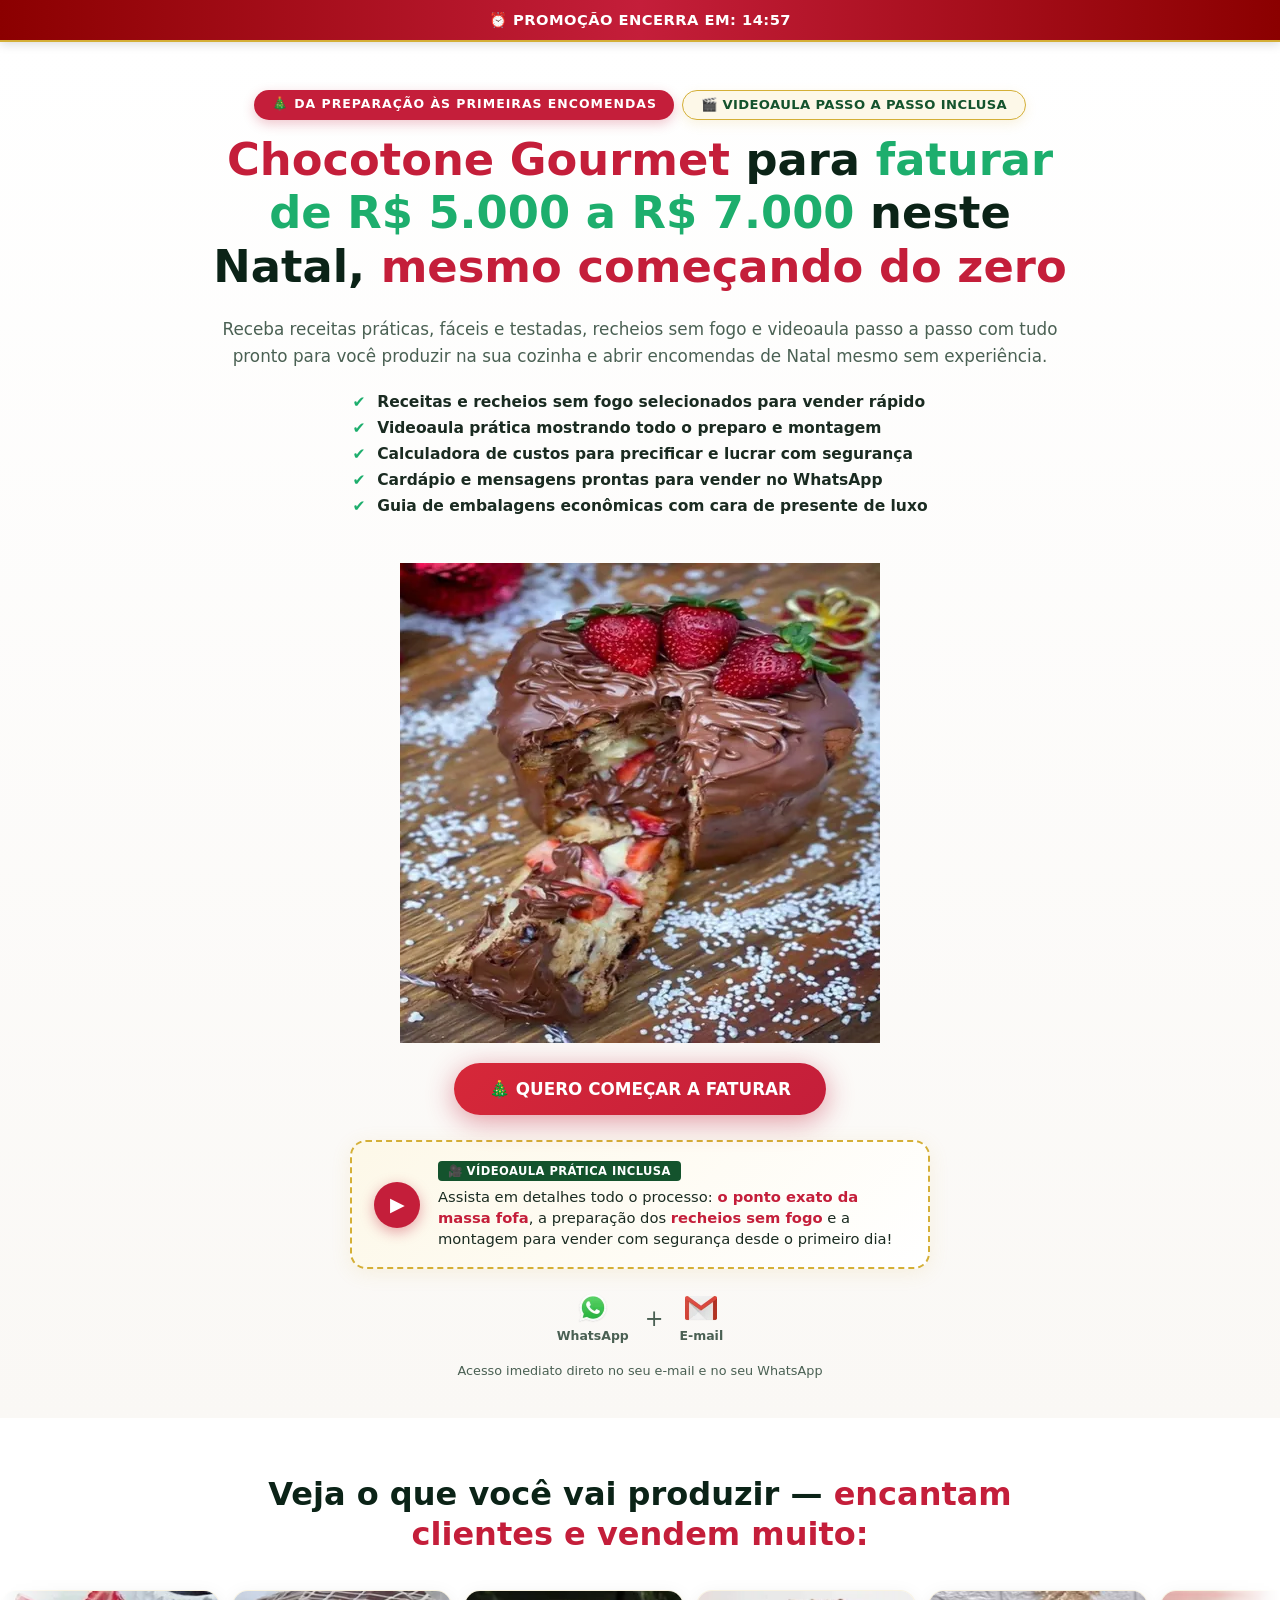
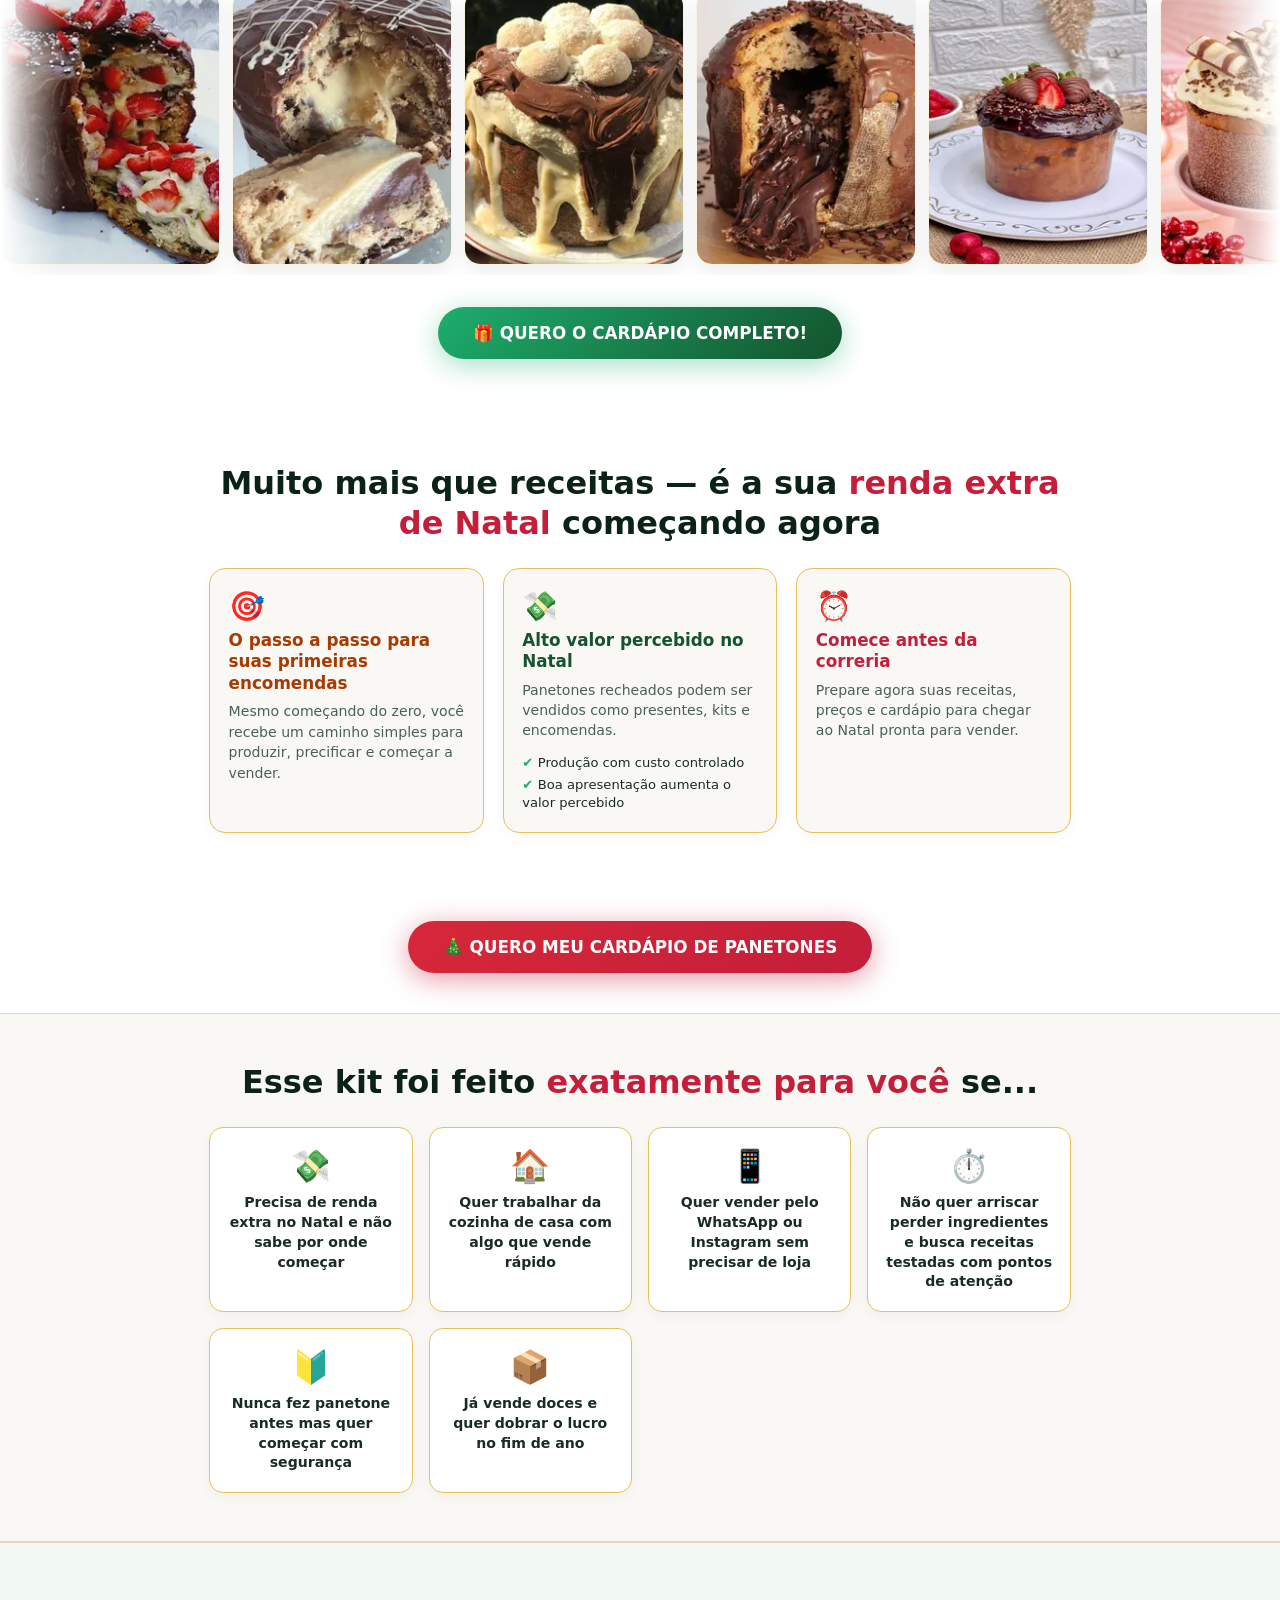
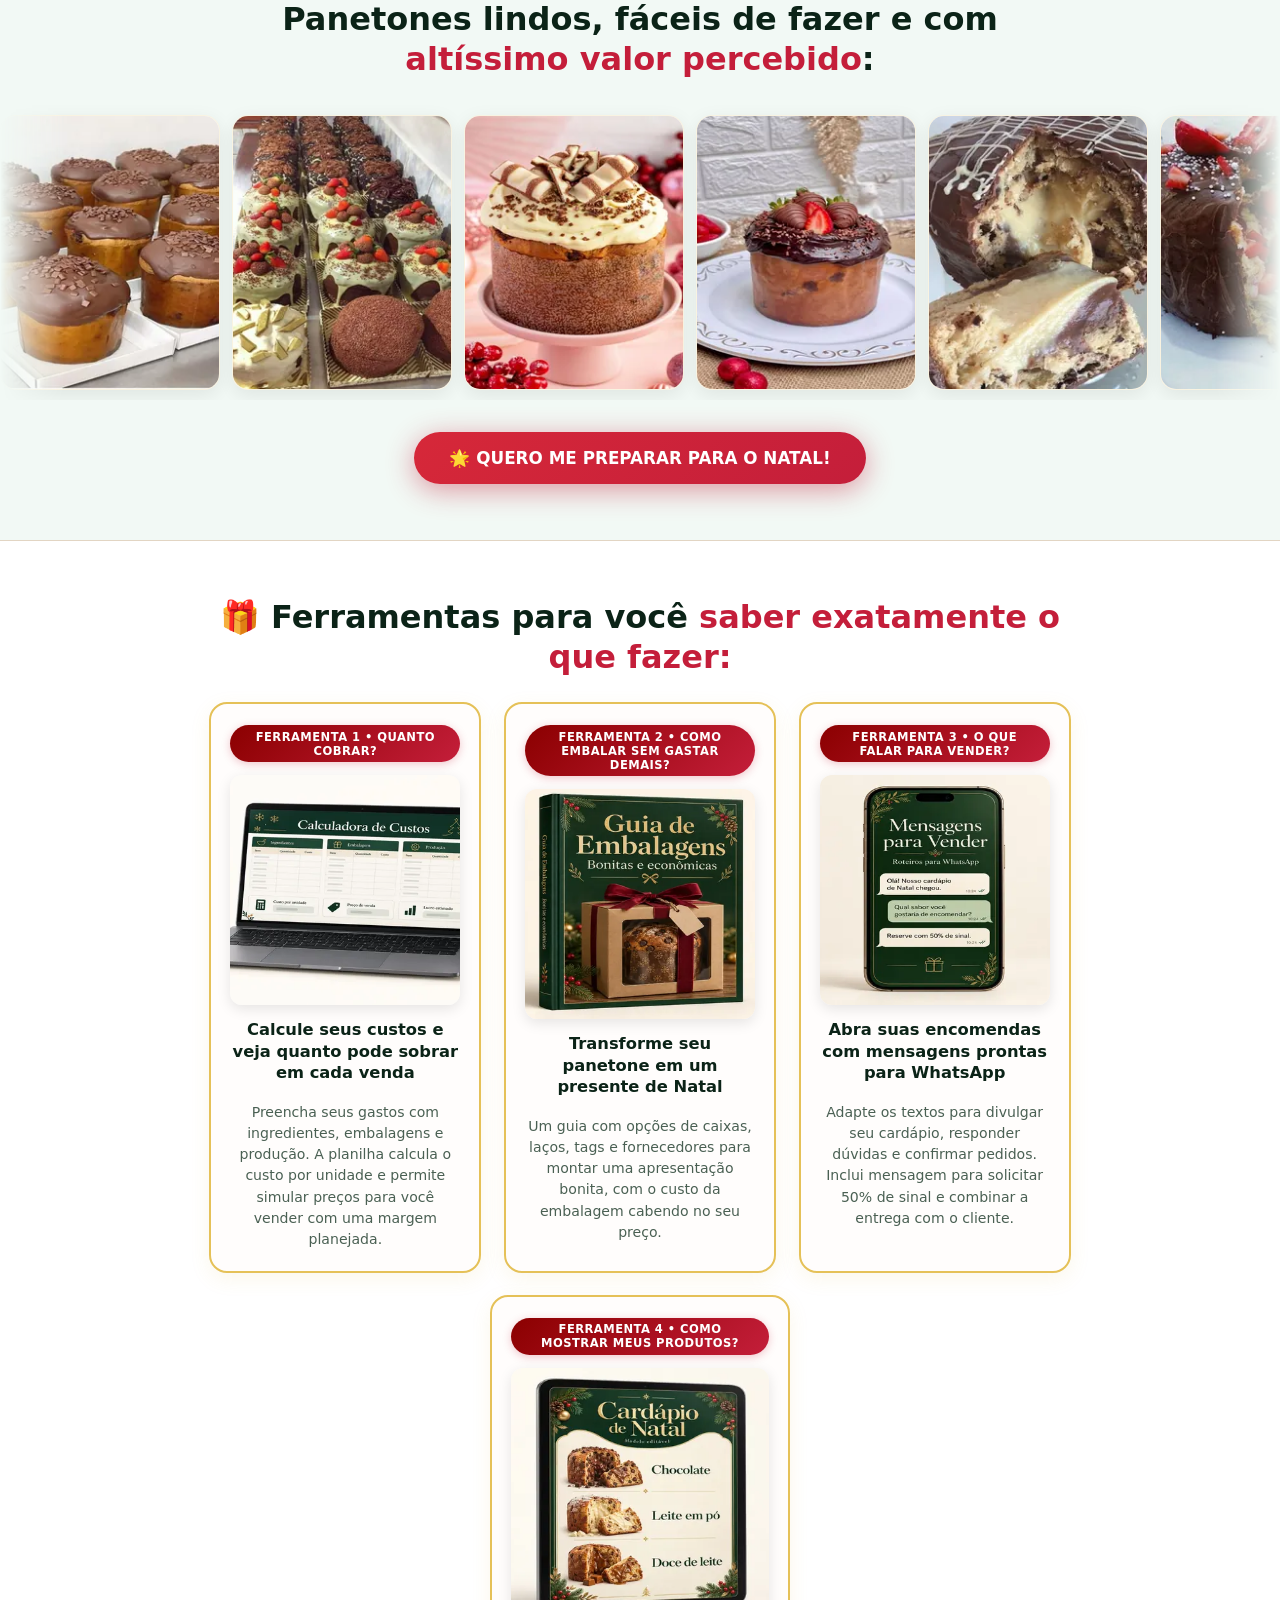
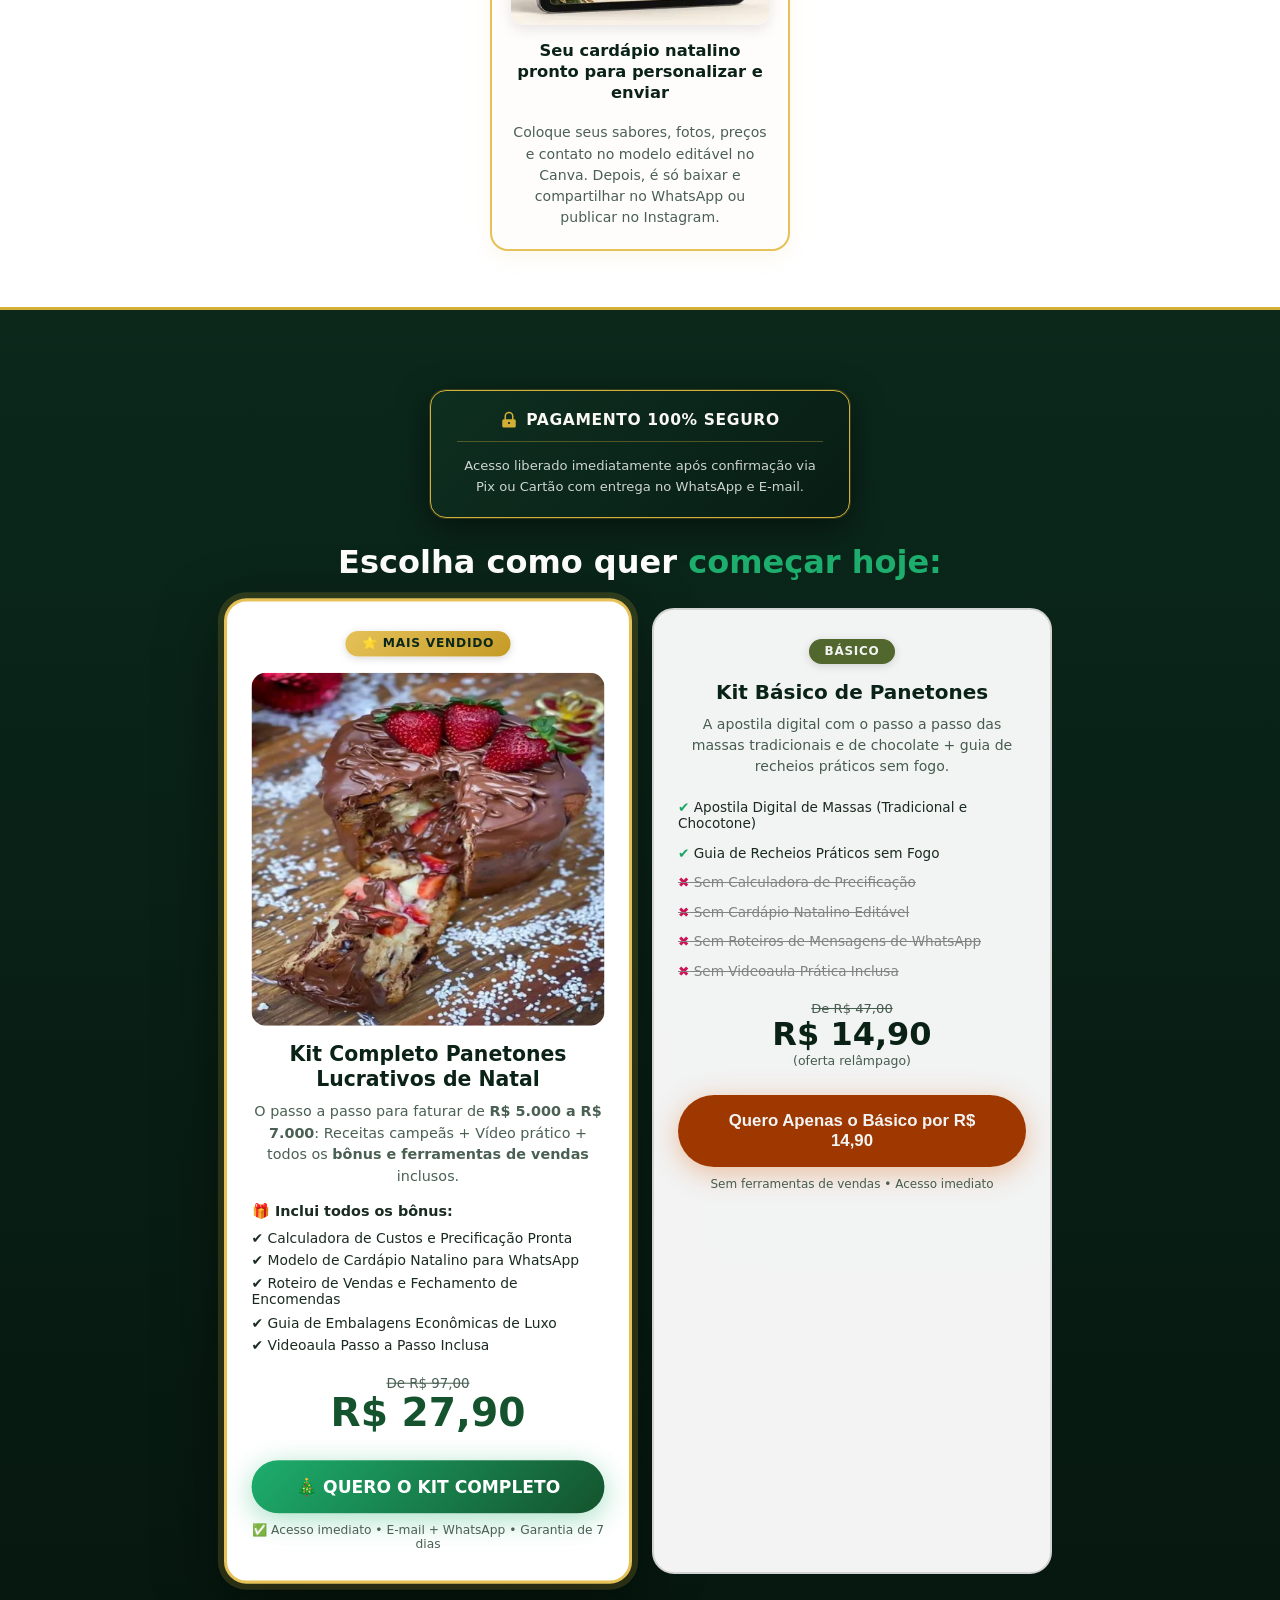
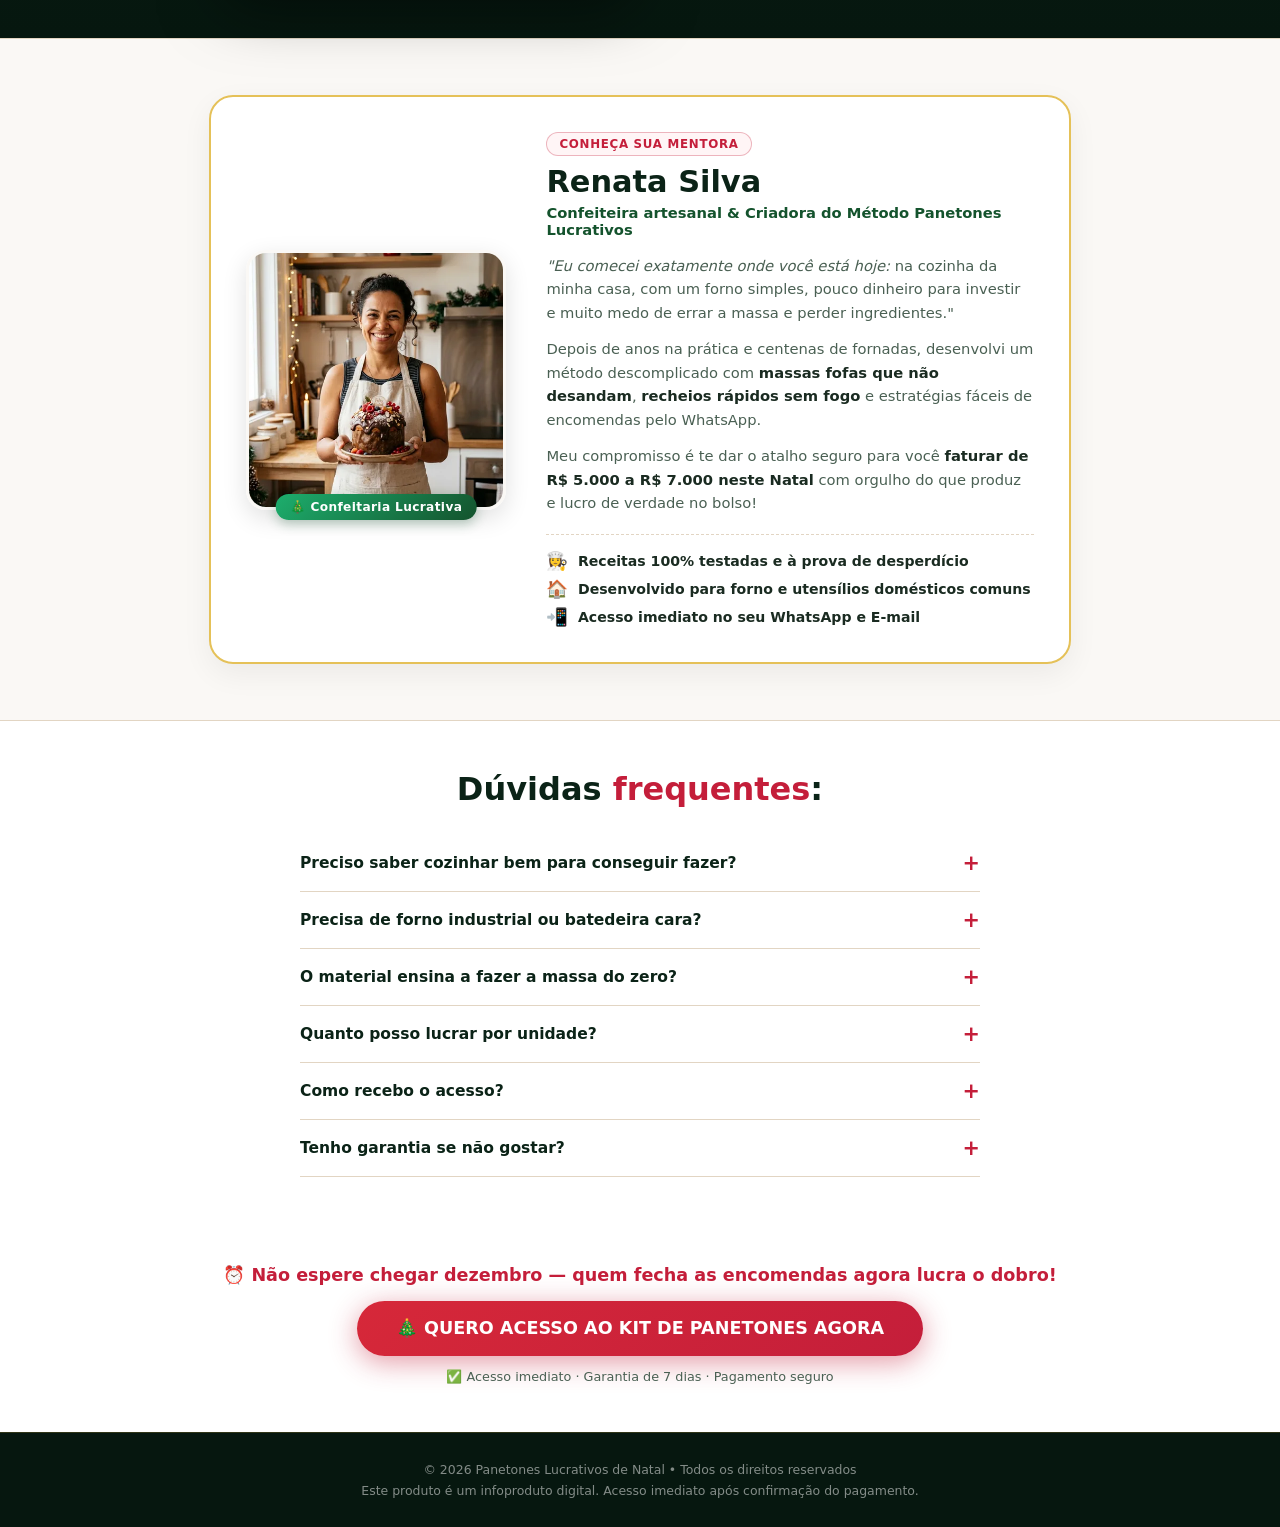
==== commit 6bdc7a3e: "feat: add mentor authority section with optimized webp portrait" ====
--- a/index.html
+++ b/index.html
@@ -23,6 +23,7 @@
 .carousel-item img{width:210px;height:210px;aspect-ratio:1/1;object-fit:cover;border-radius:14px;}
 .benefit-title.orange{color:#A73A00!important;}
 .cta-orange{background:#A73A00!important;color:#fff!important;}
+.mentor-section{padding:3.5rem 0;background:var(--cream);border-top:1px solid var(--rose);border-bottom:1px solid var(--rose)}.mentor-card{display:flex;align-items:center;gap:2.5rem;background:#fff;border-radius:24px;border:2px solid var(--gold-border);padding:2.2rem;box-shadow:0 10px 30px rgba(0,0,0,.06)}.mentor-img-wrap{flex:0 0 260px;position:relative;text-align:center}.mentor-img-wrap img{width:100%;max-width:260px;aspect-ratio:1/1;object-fit:cover;border-radius:20px;box-shadow:0 8px 24px rgba(0,0,0,.12);border:3px solid #FAF8F5;display:block}.mentor-badge{position:absolute;bottom:-10px;left:50%;transform:translateX(-50%);background:linear-gradient(135deg,#1DAE6D 0%,#14532D 100%);color:#fff;font-size:.76rem;font-weight:800;padding:.35rem .9rem;border-radius:50px;white-space:nowrap;box-shadow:0 4px 12px rgba(20,83,45,.3);letter-spacing:.03em}.mentor-content{flex:1;text-align:left}.mentor-tag{display:inline-block;background:#FFF5F6;color:#C41E3A;border:1px solid rgba(196,30,58,.3);font-size:.74rem;font-weight:800;padding:.25rem .75rem;border-radius:50px;letter-spacing:.06em;margin-bottom:.5rem;text-transform:uppercase}.mentor-name{font-size:clamp(1.4rem,3.5vw,1.9rem);font-weight:900;color:var(--dark);margin-bottom:.2rem;line-height:1.2}.mentor-subtitle{font-size:.92rem;font-weight:700;color:var(--green-pine);margin-bottom:1rem}.mentor-bio p{font-size:.92rem;color:var(--muted);line-height:1.6;margin-bottom:.8rem}.mentor-bio p strong{color:var(--text)}.mentor-highlights{display:flex;flex-direction:column;gap:.5rem;margin-top:1.2rem;padding-top:1rem;border-top:1px dashed var(--rose)}.mentor-highlight-item{display:flex;align-items:center;gap:.6rem;font-size:.88rem;font-weight:600;color:var(--text)}.mentor-highlight-item .m-icon{font-size:1.1rem}@media (max-width:768px){.mentor-card{flex-direction:column;text-align:center;padding:1.6rem 1.2rem;gap:1.6rem}.mentor-img-wrap{flex:0 0 auto;max-width:220px;margin:0 auto}.mentor-content{text-align:center}.mentor-highlights{text-align:left}}
 </style>
 
   <!-- style.css -->
@@ -417,6 +418,48 @@
     </div>
   </section>
 
+  <!-- ===== QUEM É SUA MENTORA ===== -->
+  <section class="mentor-section">
+    <div class="container">
+      <div class="mentor-card">
+        <div class="mentor-img-wrap">
+          <img decoding="async" src="images/mentora-confeiteira.webp" alt="Renata Silva - Especialista em Confeitaria Lucrativa" width="480" height="480" loading="lazy">
+          <div class="mentor-badge">🎄 Confeitaria Lucrativa</div>
+        </div>
+        <div class="mentor-content">
+          <span class="mentor-tag">CONHEÇA SUA MENTORA</span>
+          <h2 class="mentor-name">Renata Silva</h2>
+          <p class="mentor-subtitle">Confeiteira artesanal &amp; Criadora do Método Panetones Lucrativos</p>
+          <div class="mentor-bio">
+            <p>
+              <em>"Eu comecei exatamente onde você está hoje:</em> na cozinha da minha casa, com um forno simples, pouco dinheiro para investir e muito medo de errar a massa e perder ingredientes."
+            </p>
+            <p>
+              Depois de anos na prática e centenas de fornadas, desenvolvi um método descomplicado com <strong>massas fofas que não desandam</strong>, <strong>recheios rápidos sem fogo</strong> e estratégias fáceis de encomendas pelo WhatsApp.
+            </p>
+            <p>
+              Meu compromisso é te dar o atalho seguro para você <strong>faturar de R$ 5.000 a R$ 7.000 neste Natal</strong> com orgulho do que produz e lucro de verdade no bolso!
+            </p>
+          </div>
+          <div class="mentor-highlights">
+            <div class="mentor-highlight-item">
+              <span class="m-icon">👩‍🍳</span>
+              <span>Receitas 100% testadas e à prova de desperdício</span>
+            </div>
+            <div class="mentor-highlight-item">
+              <span class="m-icon">🏠</span>
+              <span>Desenvolvido para forno e utensílios domésticos comuns</span>
+            </div>
+            <div class="mentor-highlight-item">
+              <span class="m-icon">📲</span>
+              <span>Acesso imediato no seu WhatsApp e E-mail</span>
+            </div>
+          </div>
+        </div>
+      </div>
+    </div>
+  </section>
+
   <!-- ===== FAQ ===== -->
   <section class="faq-section">
     <div class="container">
